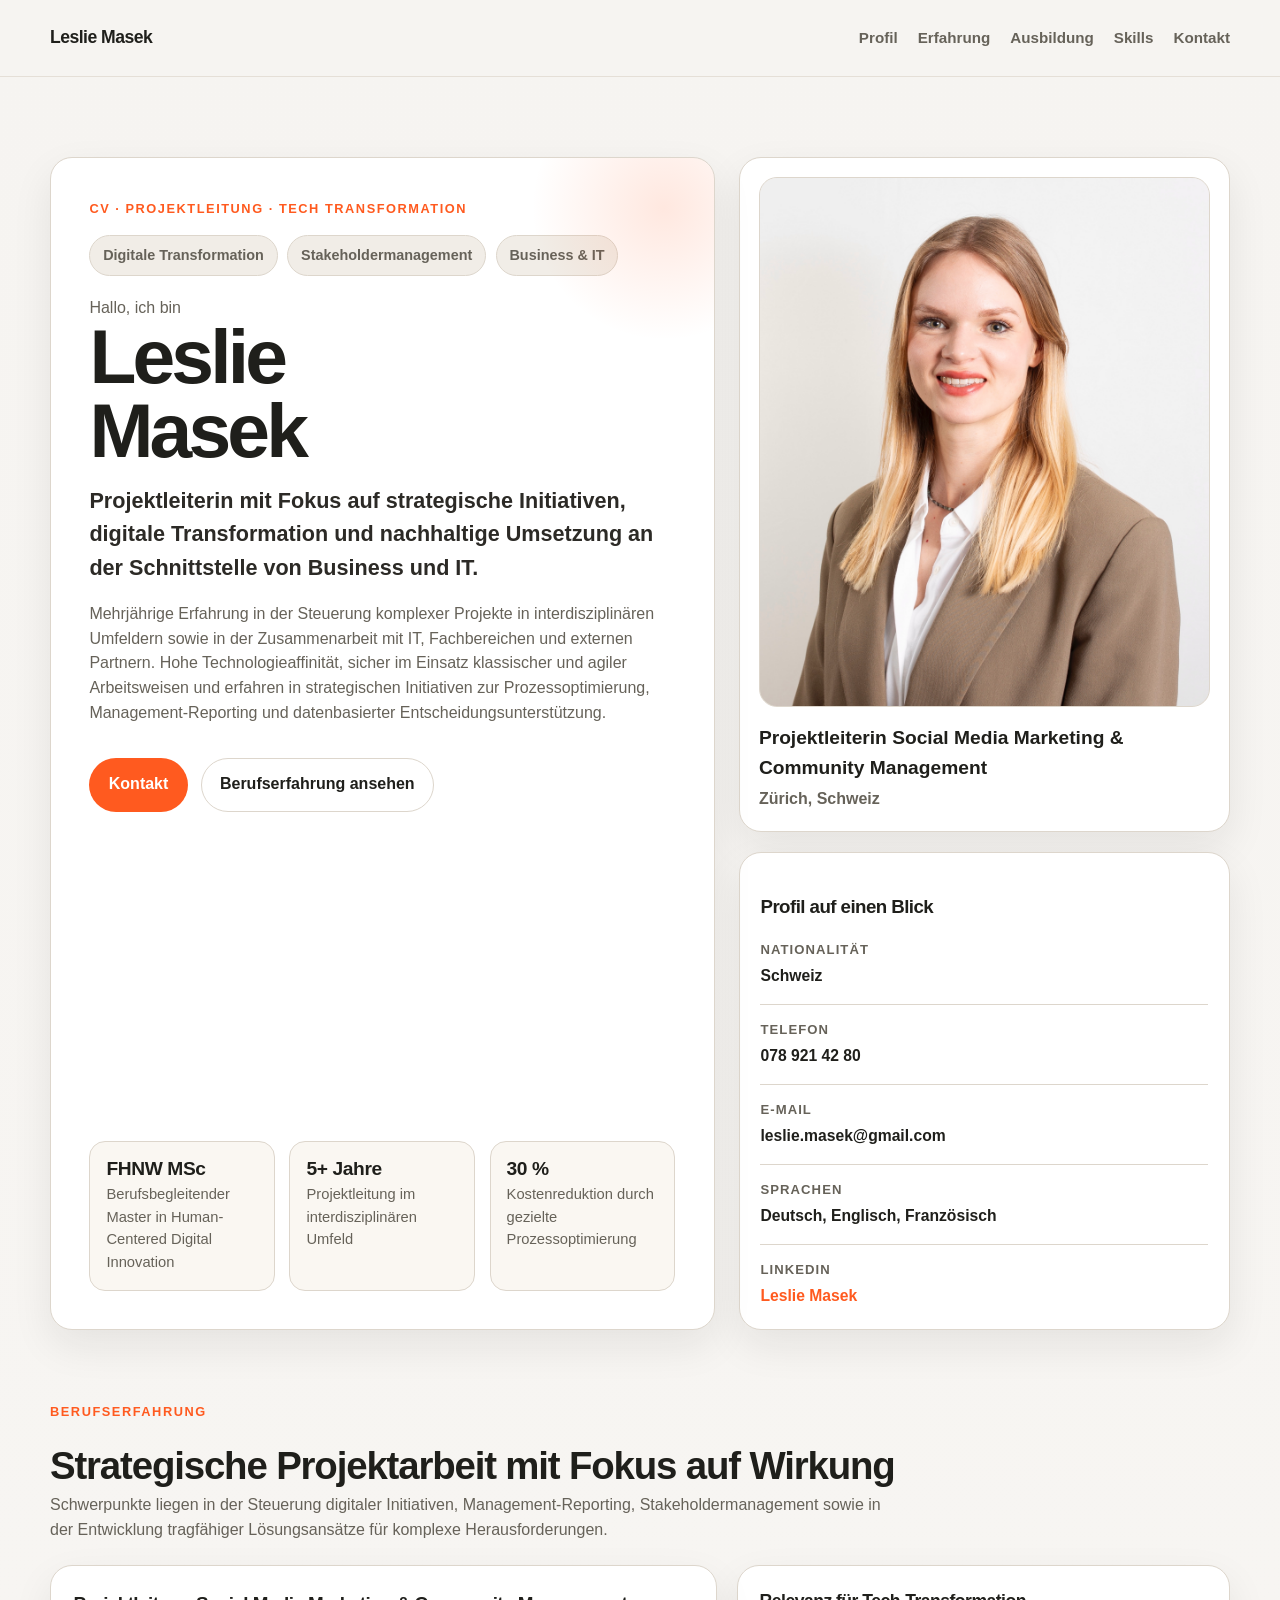
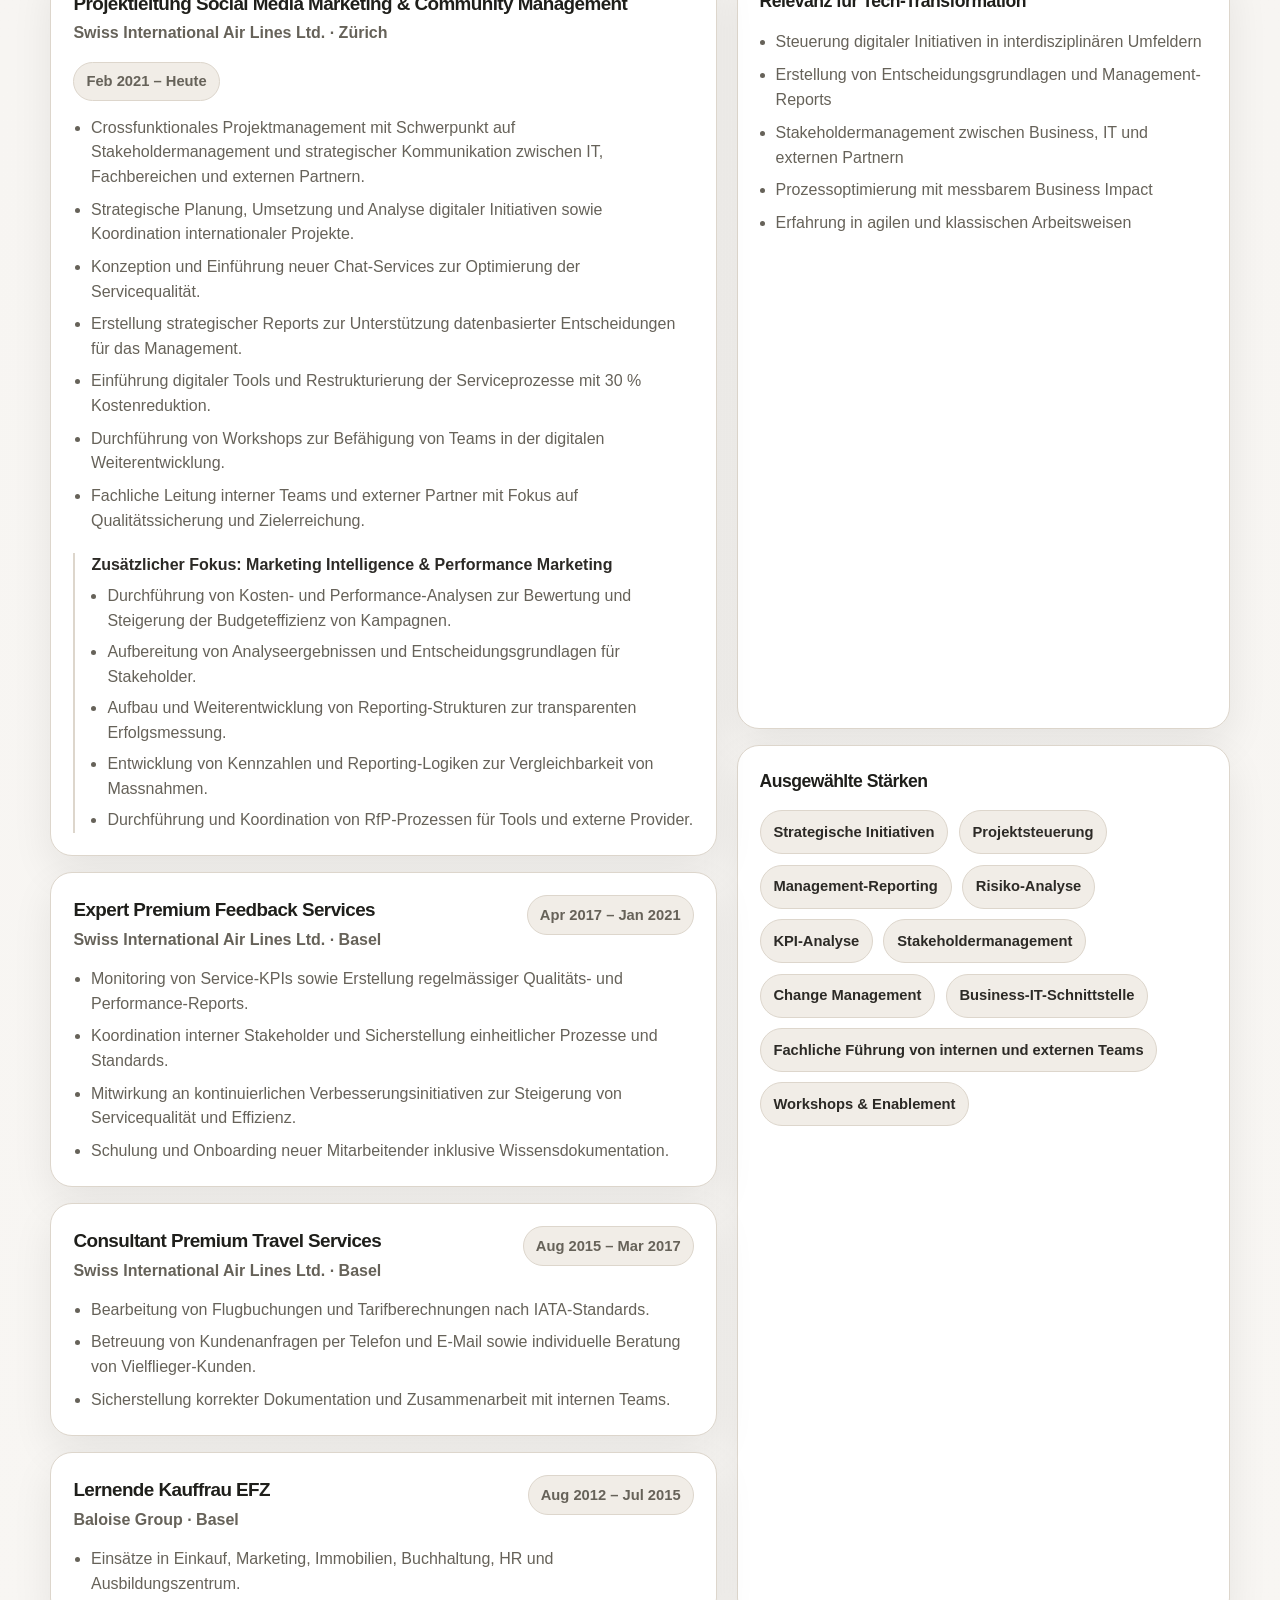
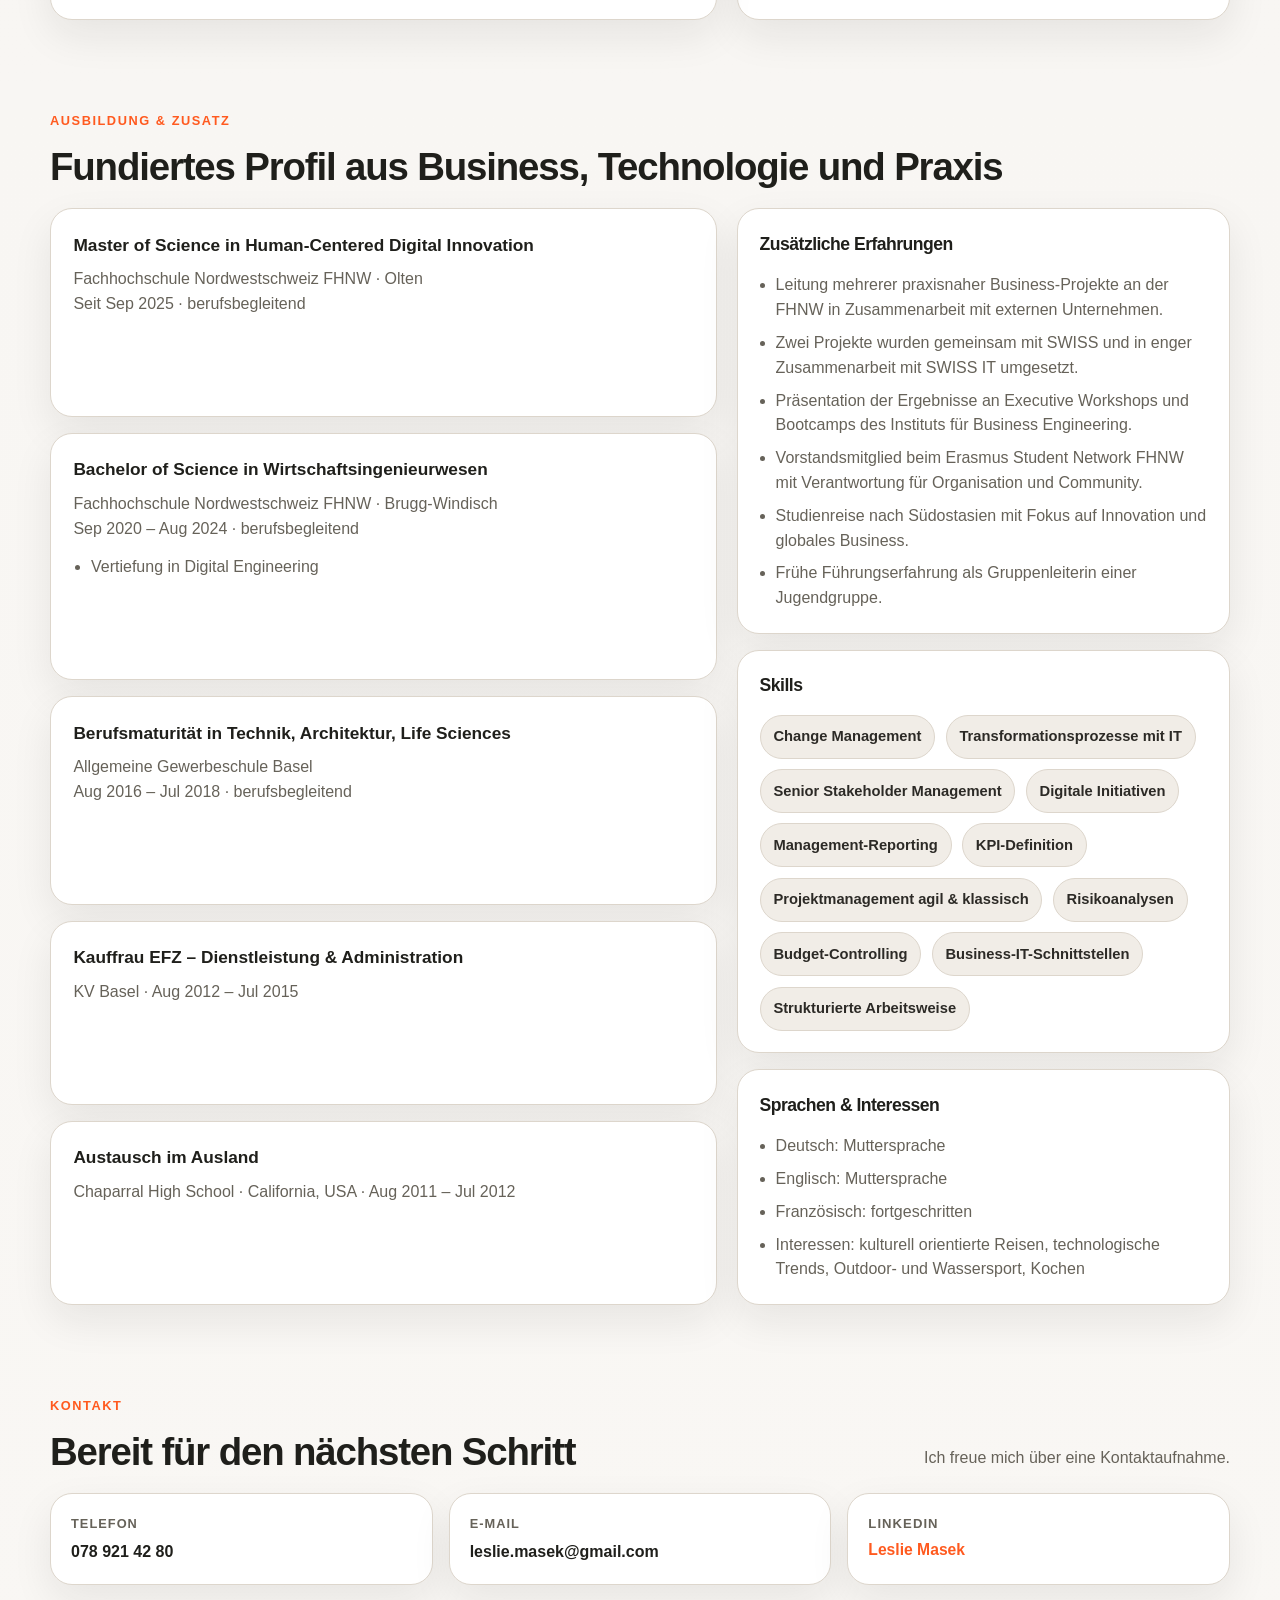
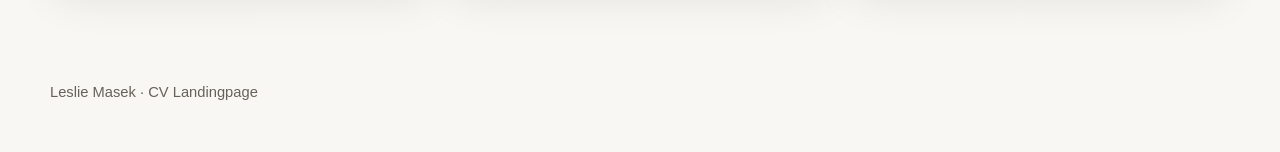
==== public/index.html @ 3c2f6630 "Add files via upload" ====
<!DOCTYPE html>
<html lang="de">
<head>
  <meta charset="UTF-8" />
  <meta name="viewport" content="width=device-width, initial-scale=1.0" />
  <title>Leslie Masek | Projektleiterin Tech Transformation</title>
  <meta name="description" content="CV-Landingpage von Leslie Masek – Projektleiterin mit Fokus auf digitale Transformation, strategische Initiativen und Stakeholdermanagement an der Schnittstelle von Business und IT." />
  <style>
    :root {
      --bg: #f6f4f1;
      --surface: #ffffff;
      --surface-soft: #f1ede7;
      --text: #1f1f1b;
      --muted: #666259;
      --border: #ddd6cc;
      --primary: #ff5a1f;
      --primary-dark: #d94812;
      --accent: #2c2a26;
      --shadow: 0 16px 40px rgba(31, 31, 27, 0.08);
      --radius-lg: 22px;
      --radius-md: 16px;
      --radius-sm: 12px;
      --container: 1180px;
    }

    * {
      box-sizing: border-box;
    }

    html {
      scroll-behavior: smooth;
    }

    body {
      margin: 0;
      font-family: Inter, "Segoe UI", Roboto, Helvetica, Arial, sans-serif;
      background: linear-gradient(180deg, #f6f4f1 0%, #f9f7f4 100%);
      color: var(--text);
      line-height: 1.55;
      -webkit-font-smoothing: antialiased;
      text-rendering: optimizeLegibility;
    }

    a {
      color: inherit;
      text-decoration: none;
    }

    img {
      max-width: 100%;
      display: block;
    }

    .container {
      width: min(calc(100% - 2rem), var(--container));
      margin: 0 auto;
    }

    .site-header {
      position: sticky;
      top: 0;
      z-index: 30;
      background: rgba(246, 244, 241, 0.86);
      backdrop-filter: blur(14px);
      border-bottom: 1px solid rgba(221, 214, 204, 0.7);
    }

    .site-header__inner {
      display: flex;
      align-items: center;
      justify-content: space-between;
      gap: 1rem;
      min-height: 76px;
    }

    .brand {
      font-weight: 800;
      letter-spacing: -0.03em;
      font-size: 1.1rem;
    }

    .nav {
      display: flex;
      gap: 1.25rem;
      align-items: center;
      flex-wrap: wrap;
    }

    .nav a {
      color: var(--muted);
      font-size: 0.95rem;
      font-weight: 600;
    }

    .nav a:hover {
      color: var(--text);
    }

    .detail-value a {
        color: var(--primary);
        font-weight: 600;
    }

    .detail-value a:hover {
        text-decoration: underline;
    }

    .btn {
      display: inline-flex;
      align-items: center;
      justify-content: center;
      min-height: 48px;
      padding: 0.85rem 1.15rem;
      border-radius: 999px;
      border: 1px solid transparent;
      font-weight: 700;
      transition: 0.2s ease;
      cursor: pointer;
    }

    .btn--primary {
      background: var(--primary);
      color: #fff;
    }

    .btn--primary:hover {
      background: var(--primary-dark);
    }

    .btn--secondary {
      background: transparent;
      border-color: var(--border);
      color: var(--text);
    }

    .btn--secondary:hover {
      background: var(--surface);
    }

    .hero {
      padding: 5rem 0 3rem;
    }

    .hero__grid {
      display: grid;
      grid-template-columns: 1.15fr 0.85fr;
      gap: 1.5rem;
      align-items: stretch;
    }

    .card {
      background: var(--surface);
      border: 1px solid var(--border);
      border-radius: var(--radius-lg);
      box-shadow: var(--shadow);
    }

    .hero__main {
      padding: clamp(1.5rem, 3vw, 2.5rem);
      position: relative;
      overflow: hidden;
      min-height: 560px;
      display: flex;
      flex-direction: column;
      justify-content: space-between;
    }

    .hero__main::after {
      content: "";
      position: absolute;
      right: -80px;
      top: -80px;
      width: 260px;
      height: 260px;
      background: radial-gradient(circle, rgba(255, 90, 31, 0.14) 0%, rgba(255, 90, 31, 0) 72%);
      pointer-events: none;
    }

    .eyebrow {
      display: inline-flex;
      align-items: center;
      gap: 0.5rem;
      font-size: 0.8rem;
      text-transform: uppercase;
      letter-spacing: 0.12em;
      font-weight: 800;
      color: var(--primary);
      margin-bottom: 1rem;
    }

    .chips {
      display: flex;
      gap: 0.6rem;
      flex-wrap: wrap;
      margin-bottom: 1.25rem;
    }

    .chip {
      padding: 0.5rem 0.8rem;
      border-radius: 999px;
      background: var(--surface-soft);
      border: 1px solid var(--border);
      font-size: 0.9rem;
      font-weight: 600;
      color: var(--muted);
    }

    h1 {
      margin: 0;
      font-size: clamp(2.6rem, 6vw, 5.25rem);
      line-height: 0.96;
      letter-spacing: -0.05em;
      max-width: 8ch;
    }

    .hero__subtitle {
      font-size: clamp(1.05rem, 2vw, 1.35rem);
      margin: 1rem 0 1.1rem;
      font-weight: 700;
      color: var(--accent);
      max-width: 42rem;
    }

    .hero__lead {
      margin: 0;
      max-width: 46rem;
      color: var(--muted);
      font-size: 1rem;
    }

    .hero__actions {
      display: flex;
      gap: 0.8rem;
      flex-wrap: wrap;
      margin-top: 2rem;
    }

    .hero__highlight {
      margin-top: 2.2rem;
      display: grid;
      grid-template-columns: repeat(3, minmax(0, 1fr));
      gap: 0.9rem;
    }

    .hero__metric {
      padding: 1rem;
      border-radius: var(--radius-md);
      background: #faf7f2;
      border: 1px solid var(--border);
    }

    .hero__metric strong {
      display: block;
      font-size: 1.2rem;
      line-height: 1.1;
      letter-spacing: -0.02em;
      margin-bottom: 0.25rem;
    }

    .hero__metric span {
      display: block;
      color: var(--muted);
      font-size: 0.92rem;
    }

    .hero__side {
      display: grid;
      grid-template-rows: auto 1fr;
      gap: 1.25rem;
    }

    .profile-card {
      padding: 1.2rem;
    }

    .profile-image {
        aspect-ratio: 4 / 4.7;
        border-radius: 18px;
        background: linear-gradient(180deg, #efeae3 0%, #e5ddd2 100%);
        border: 1px solid var(--border);
        overflow: hidden;
        margin-bottom: 1rem;
    }

    .profile-image img {
        width: 100%;
        height: 100%;
        display: block;
        object-fit: cover;
        object-position: center top;
    }

    .profile-name {
      margin: 0 0 0.25rem;
      font-size: 1.2rem;
    }

    .profile-role {
      margin: 0;
      color: var(--muted);
      font-weight: 600;
    }

    .detail-card {
      padding: 1.3rem;
    }

    .detail-card h3,
    .section-title,
    .timeline__role,
    .sidebar-card h3 {
      letter-spacing: -0.03em;
    }

    .detail-list {
      display: grid;
      gap: 0.95rem;
      margin-top: 0.9rem;
    }

    .detail-item {
      padding-bottom: 0.95rem;
      border-bottom: 1px solid var(--border);
    }

    .detail-item:last-child {
      padding-bottom: 0;
      border-bottom: none;
    }

    .detail-label {
      display: block;
      color: var(--muted);
      font-size: 0.82rem;
      text-transform: uppercase;
      letter-spacing: 0.08em;
      margin-bottom: 0.22rem;
      font-weight: 700;
    }

    .detail-value {
      font-weight: 700;
      font-size: 0.98rem;
    }

    .section {
      padding: 1.5rem 0 4rem;
    }

    .section__header {
      display: flex;
      align-items: end;
      justify-content: space-between;
      gap: 1rem;
      margin-bottom: 1.4rem;
    }
    #erfahrung .section__header {
        display: flex;
        flex-direction: column;
        align-items: flex-start;
        gap: 0.5rem;
    }

    .section-title {
      margin: 0;
      font-size: clamp(1.8rem, 3vw, 3rem);
      line-height: 1.02;
    }

    .section-intro {
      max-width: 52rem;
      margin: 0;
      color: var(--muted);
    }

    .grid-2 {
      display: grid;
      grid-template-columns: 1.15fr 0.85fr;
      gap: 1.25rem;
    }

    .stack {
      display: grid;
      gap: 1rem;
    }

    .content-card {
      padding: 1.4rem;
    }

    .content-card h3 {
      margin: 0 0 0.55rem;
      font-size: 1.08rem;
    }

    .content-card p {
      margin: 0;
      color: var(--muted);
    }

    .content-card ul {
      margin: 0.85rem 0 0;
      padding-left: 1.1rem;
      color: var(--muted);
    }

    .content-card li + li {
      margin-top: 0.4rem;
    }

    .timeline {
      display: grid;
      gap: 1rem;
    }

    .timeline__item {
      padding: 1.4rem;
      position: relative;
    }

    .timeline__top {
      display: flex;
      align-items: start;
      justify-content: space-between;
      gap: 1rem;
      margin-bottom: 0.55rem;
      flex-wrap: wrap;
    }

    .timeline__role {
      margin: 0;
      font-size: 1.18rem;
    }
    .timeline__subrole {
        margin-top: 1.2rem;
        padding-left: 1rem;
        border-left: 2px solid var(--border);
    }

    .timeline__subrole h4 {
        margin: 0 0 0.4rem;
        font-size: 1rem;
        font-weight: 700;
        color: var(--accent);
    }

    .timeline__subrole ul {
        margin: 0;
        padding-left: 1rem;
        color: var(--muted);
    }

    .timeline__subrole li + li {
        margin-top: 0.4rem;
    }
    .timeline__company {
      margin: 0.2rem 0 0;
      color: var(--muted);
      font-weight: 600;
    }

    .timeline__date {
      white-space: nowrap;
      color: var(--muted);
      font-weight: 700;
      font-size: 0.92rem;
      padding: 0.45rem 0.75rem;
      border-radius: 999px;
      background: var(--surface-soft);
      border: 1px solid var(--border);
    }

    .timeline__bullets {
      margin: 0.9rem 0 0;
      padding-left: 1.1rem;
      color: var(--muted);
    }

    .timeline__bullets li + li {
      margin-top: 0.48rem;
    }

    .sidebar-card {
      padding: 1.35rem;
    }

    .sidebar-card h3 {
      margin: 0 0 0.95rem;
      font-size: 1.1rem;
    }

    .skill-tags {
      display: flex;
      flex-wrap: wrap;
      gap: 0.65rem;
    }

    .skill-tag {
      display: inline-flex;
      padding: 0.6rem 0.8rem;
      border-radius: 999px;
      background: var(--surface-soft);
      border: 1px solid var(--border);
      color: var(--accent);
      font-size: 0.92rem;
      font-weight: 600;
    }

    .list-clean {
      margin: 0;
      padding-left: 1rem;
      color: var(--muted);
    }

    .list-clean li + li {
      margin-top: 0.5rem;
    }

    .contact-grid {
      display: grid;
      grid-template-columns: 1fr 1fr 1fr;
      gap: 1rem;
    }

    .contact-tile {
      padding: 1.25rem;
    }

    .contact-tile__label {
      display: block;
      font-size: 0.8rem;
      text-transform: uppercase;
      letter-spacing: 0.08em;
      color: var(--muted);
      font-weight: 700;
      margin-bottom: 0.35rem;
    }

    .contact-tile__value {
      font-size: 1rem;
      font-weight: 700;
    }

    .footer {
      padding: 2rem 0 3rem;
      color: var(--muted);
      font-size: 0.92rem;
    }

    @media (max-width: 1080px) {
      .hero__grid,
      .grid-2,
      .contact-grid {
        grid-template-columns: 1fr;
      }

      h1 {
        max-width: none;
      }
    }

    @media (max-width: 760px) {
      .nav {
        display: none;
      }

      .hero {
        padding-top: 3.5rem;
      }

      .hero__main,
      .content-card,
      .timeline__item,
      .sidebar-card,
      .detail-card,
      .profile-card,
      .contact-tile {
        padding: 1.15rem;
      }

      .hero__highlight {
        grid-template-columns: 1fr;
      }

      .hero__actions {
        flex-direction: column;
      }

      .btn {
        width: 100%;
      }

      .section__header {
        align-items: start;
        flex-direction: column;
      }
    }
  </style>
</head>
<body>
  <header class="site-header">
    <div class="container site-header__inner">
      <div class="brand">Leslie Masek</div>
      <nav class="nav">
        <a href="#profil">Profil</a>
        <a href="#erfahrung">Erfahrung</a>
        <a href="#ausbildung">Ausbildung</a>
        <a href="#skills">Skills</a>
        <a href="#kontakt">Kontakt</a>
      </nav>
    </div>
  </header>

  <main>
    <section class="hero" id="profil">
      <div class="container hero__grid">
        <article class="card hero__main">
          <div>
            <div class="eyebrow">CV · Projektleitung · Tech Transformation</div>
            <div class="chips">
              <span class="chip">Digitale Transformation</span>
              <span class="chip">Stakeholdermanagement</span>
              <span class="chip">Business & IT</span>
            </div>
            <p class="hero__lead">Hallo, ich bin </p>
            <h1>Leslie Masek</h1>
            <p class="hero__subtitle">Projektleiterin mit Fokus auf strategische Initiativen, digitale Transformation und nachhaltige Umsetzung an der Schnittstelle von Business und IT.</p>
            <p class="hero__lead">Mehrjährige Erfahrung in der Steuerung komplexer Projekte in interdisziplinären Umfeldern sowie in der Zusammenarbeit mit IT, Fachbereichen und externen Partnern. Hohe Technologieaffinität, sicher im Einsatz klassischer und agiler Arbeitsweisen und erfahren in strategischen Initiativen zur Prozessoptimierung, Management-Reporting und datenbasierter Entscheidungsunterstützung.</p>
            <div class="hero__actions">
              <a class="btn btn--primary" href="#kontakt">Kontakt</a>
              <a class="btn btn--secondary" href="#erfahrung">Berufserfahrung ansehen</a>
            </div>
          </div>

          <div class="hero__highlight">
            <div class="hero__metric">
              <strong>FHNW MSc</strong>
              <span>Berufsbegleitender Master in Human-Centered Digital Innovation</span>
            </div>
            <div class="hero__metric">
              <strong>5+ Jahre</strong>
              <span>Projektleitung im interdisziplinären Umfeld</span>
            </div>
            <div class="hero__metric">
              <strong>30 %</strong>
              <span>Kostenreduktion durch gezielte Prozessoptimierung</span>
            </div>

          </div>
        </article>

        <aside class="hero__side">
          <section class="card profile-card">
            <div class="profile-image">
              <img src="profile_picture.jpg" alt="Portrait von Leslie Masek" />
            </div>
            <h2 class="profile-name">Projektleiterin Social Media Marketing &amp Community Management</h2>
            <p class="profile-role">Zürich, Schweiz</p>
          </section>

          <section class="card detail-card">
            <h3>Profil auf einen Blick</h3>
            <div class="detail-list">
              <div class="detail-item">
                <span class="detail-label">Nationalität</span>
                <span class="detail-value">Schweiz</span>
              </div>
              <div class="detail-item">
                <span class="detail-label">Telefon</span>
                <span class="detail-value">078 921 42 80</span>
              </div>
              <div class="detail-item">
                <span class="detail-label">E-Mail</span>
                <span class="detail-value">leslie.masek@gmail.com</span>
              </div>
              <div class="detail-item">
                <span class="detail-label">Sprachen</span>
                <span class="detail-value">Deutsch, Englisch, Französisch</span>
              </div>
              <div class="detail-item">
                <span class="detail-label">LinkedIn</span>
                <span class="detail-value">
  <a href="https://www.linkedin.com/in/leslie-masek/" target="_blank">
  Leslie Masek
</a>
</span>
              </div>
            </div>
          </section>
        </aside>
      </div>
    </section>

    <section class="section" id="erfahrung">
      <div class="container">
        <div class="section__header">
          <div class="eyebrow">Berufserfahrung</div>
          <h2 class="section-title">Strategische Projektarbeit mit Fokus auf Wirkung</h2>
          <p class="section-intro">
            Schwerpunkte liegen in der Steuerung digitaler Initiativen,
            Management-Reporting, Stakeholdermanagement sowie in der Entwicklung
            tragfähiger Lösungsansätze für komplexe Herausforderungen.
          </p>
        </div>

        <div class="grid-2">
          <div class="timeline">
            <article class="card timeline__item">
              <div class="timeline__top">
                <div>
                  <h3 class="timeline__role">
                    Projektleitung Social Media Marketing &amp; Community Management
                  </h3>
                  <p class="timeline__company">
                    Swiss International Air Lines Ltd. · Zürich
                  </p>
                </div>
                <div class="timeline__date">Feb 2021 – Heute</div>
              </div>

              <ul class="timeline__bullets">
                <li>Crossfunktionales Projektmanagement mit Schwerpunkt auf Stakeholdermanagement und strategischer Kommunikation zwischen IT, Fachbereichen und externen Partnern.</li>
                <li>Strategische Planung, Umsetzung und Analyse digitaler Initiativen sowie Koordination internationaler Projekte.</li>
                <li>Konzeption und Einführung neuer Chat-Services zur Optimierung der Servicequalität.</li>
                <li>Erstellung strategischer Reports zur Unterstützung datenbasierter Entscheidungen für das Management.</li>
                <li>Einführung digitaler Tools und Restrukturierung der Serviceprozesse mit 30 % Kostenreduktion.</li>
                <li>Durchführung von Workshops zur Befähigung von Teams in der digitalen Weiterentwicklung.</li>
                <li>Fachliche Leitung interner Teams und externer Partner mit Fokus auf Qualitätssicherung und Zielerreichung.</li>
              </ul>

              <!-- SUB-ROLE -->
              <div class="timeline__subrole">
                <h4>Zusätzlicher Fokus: Marketing Intelligence &amp; Performance Marketing</h4>
                <ul>
                  <li>Durchführung von Kosten- und Performance-Analysen zur Bewertung und Steigerung der Budgeteffizienz von Kampagnen.</li>
                  <li>Aufbereitung von Analyseergebnissen und Entscheidungsgrundlagen für Stakeholder.</li>
                  <li>Aufbau und Weiterentwicklung von Reporting-Strukturen zur transparenten Erfolgsmessung.</li>
                  <li>Entwicklung von Kennzahlen und Reporting-Logiken zur Vergleichbarkeit von Massnahmen.</li>
                  <li>Durchführung und Koordination von RfP-Prozessen für Tools und externe Provider.</li>
                </ul>
              </div>
            </article>

            <article class="card timeline__item">
              <div class="timeline__top">
                <div>
                  <h3 class="timeline__role">Expert Premium Feedback Services</h3>
                  <p class="timeline__company">Swiss International Air Lines Ltd. · Basel</p>
                </div>
                <div class="timeline__date">Apr 2017 – Jan 2021</div>
              </div>
              <ul class="timeline__bullets">
                <li>Monitoring von Service-KPIs sowie Erstellung regelmässiger Qualitäts- und Performance-Reports.</li>
                <li>Koordination interner Stakeholder und Sicherstellung einheitlicher Prozesse und Standards.</li>
                <li>Mitwirkung an kontinuierlichen Verbesserungsinitiativen zur Steigerung von Servicequalität und Effizienz.</li>
                <li>Schulung und Onboarding neuer Mitarbeitender inklusive Wissensdokumentation.</li>
              </ul>
            </article>

            <article class="card timeline__item">
              <div class="timeline__top">
                <div>
                  <h3 class="timeline__role">Consultant Premium Travel Services</h3>
                  <p class="timeline__company">Swiss International Air Lines Ltd. · Basel</p>
                </div>
                <div class="timeline__date">Aug 2015 – Mar 2017</div>
              </div>
              <ul class="timeline__bullets">
                <li>Bearbeitung von Flugbuchungen und Tarifberechnungen nach IATA-Standards.</li>
                <li>Betreuung von Kundenanfragen per Telefon und E-Mail sowie individuelle Beratung von Vielflieger-Kunden.</li>
                <li>Sicherstellung korrekter Dokumentation und Zusammenarbeit mit internen Teams.</li>
              </ul>
            </article>

            <article class="card timeline__item">
              <div class="timeline__top">
                <div>
                  <h3 class="timeline__role">Lernende Kauffrau EFZ</h3>
                  <p class="timeline__company">Baloise Group · Basel</p>
                </div>
                <div class="timeline__date">Aug 2012 – Jul 2015</div>
              </div>
              <ul class="timeline__bullets">
                <li>Einsätze in Einkauf, Marketing, Immobilien, Buchhaltung, HR und Ausbildungszentrum.</li>
              </ul>
            </article>
          </div>

          <div class="stack">
            <section class="card sidebar-card">
              <h3>Relevanz für Tech-Transformation</h3>
              <ul class="list-clean">
                <li>Steuerung digitaler Initiativen in interdisziplinären Umfeldern</li>
                <li>Erstellung von Entscheidungsgrundlagen und Management-Reports</li>
                <li>Stakeholdermanagement zwischen Business, IT und externen Partnern</li>
                <li>Prozessoptimierung mit messbarem Business Impact</li>
                <li>Erfahrung in agilen und klassischen Arbeitsweisen</li>
              </ul>
            </section>

            <section class="card sidebar-card">
              <h3>Ausgewählte Stärken</h3>
              <div class="skill-tags">
                <span class="skill-tag">Strategische Initiativen</span>
                <span class="skill-tag">Projektsteuerung</span>
                <span class="skill-tag">Management-Reporting</span>
                <span class="skill-tag">Risiko-Analyse</span>
                <span class="skill-tag">KPI-Analyse</span>
                <span class="skill-tag">Stakeholdermanagement</span>
                <span class="skill-tag">Change Management</span>
                <span class="skill-tag">Business-IT-Schnittstelle</span>
                <span class="skill-tag">Fachliche Führung von internen und externen Teams</span>
                <span class="skill-tag">Workshops & Enablement</span>
              </div>
            </section>
          </div>
        </div>
      </div>
    </section>

    <section class="section" id="ausbildung">
      <div class="container">
        <div class="section__header">
          <div>
            <div class="eyebrow">Ausbildung & Zusatz</div>
            <h2 class="section-title">Fundiertes Profil aus Business, Technologie und Praxis</h2>
          </div>
        </div>

        <div class="grid-2">
          <div class="stack">
            <article class="card content-card">
              <h3>Master of Science in Human-Centered Digital Innovation</h3>
              <p>Fachhochschule Nordwestschweiz FHNW · Olten</p>
              <p>Seit Sep 2025 · berufsbegleitend</p>
            </article>

            <article class="card content-card">
              <h3>Bachelor of Science in Wirtschaftsingenieurwesen</h3>
              <p>Fachhochschule Nordwestschweiz FHNW · Brugg-Windisch</p>
              <p>Sep 2020 – Aug 2024 · berufsbegleitend</p>
              <ul>
                <li>Vertiefung in Digital Engineering</li>
              </ul>
            </article>

            <article class="card content-card">
              <h3>Berufsmaturität in Technik, Architektur, Life Sciences</h3>
              <p>Allgemeine Gewerbeschule Basel</p>
              <p>Aug 2016 – Jul 2018 · berufsbegleitend</p>
            </article>

            <article class="card content-card">
              <h3>Kauffrau EFZ – Dienstleistung & Administration</h3>
              <p>KV Basel · Aug 2012 – Jul 2015</p>
            </article>

            <article class="card content-card">
              <h3>Austausch im Ausland</h3>
              <p>Chaparral High School · California, USA · Aug 2011 – Jul 2012</p>
            </article>
          </div>

          <div class="stack">
            <section class="card sidebar-card">
              <h3>Zusätzliche Erfahrungen</h3>
              <ul class="list-clean">
                <li>Leitung mehrerer praxisnaher Business-Projekte an der FHNW in Zusammenarbeit mit externen Unternehmen.</li>
                <li>Zwei Projekte wurden gemeinsam mit SWISS und in enger Zusammenarbeit mit SWISS IT umgesetzt.</li>
                <li>Präsentation der Ergebnisse an Executive Workshops und Bootcamps des Instituts für Business Engineering.</li>
                <li>Vorstandsmitglied beim Erasmus Student Network FHNW mit Verantwortung für Organisation und Community.</li>
                <li>Studienreise nach Südostasien mit Fokus auf Innovation und globales Business.</li>
                <li>Frühe Führungserfahrung als Gruppenleiterin einer Jugendgruppe.</li>
              </ul>
            </section>

            <section class="card sidebar-card" id="skills">
              <h3>Skills</h3>
              <div class="skill-tags">
                <span class="skill-tag">Change Management</span>
                <span class="skill-tag">Transformationsprozesse mit IT</span>
                <span class="skill-tag">Senior Stakeholder Management</span>
                <span class="skill-tag">Digitale Initiativen</span>
                <span class="skill-tag">Management-Reporting</span>
                <span class="skill-tag">KPI-Definition</span>
                <span class="skill-tag">Projektmanagement agil & klassisch</span>
                <span class="skill-tag">Risikoanalysen</span>
                <span class="skill-tag">Budget-Controlling</span>
                <span class="skill-tag">Business-IT-Schnittstellen</span>
                <span class="skill-tag">Strukturierte Arbeitsweise</span>
              </div>
            </section>

            <section class="card sidebar-card">
              <h3>Sprachen & Interessen</h3>
              <ul class="list-clean">
                <li>Deutsch: Muttersprache</li>
                <li>Englisch: Muttersprache</li>
                <li>Französisch: fortgeschritten</li>
                <li>Interessen: kulturell orientierte Reisen, technologische Trends, Outdoor- und Wassersport, Kochen</li>
              </ul>
            </section>
          </div>
        </div>
      </div>
    </section>

    <section class="section" id="kontakt">
      <div class="container">
        <div class="section__header">
          <div>
            <div class="eyebrow">Kontakt</div>
            <h2 class="section-title">Bereit für den nächsten Schritt</h2>
          </div>
          <p class="section-intro">Ich freue mich über eine Kontaktaufnahme.</p>
        </div>

        <div class="contact-grid">
          <article class="card contact-tile">
            <span class="contact-tile__label">Telefon</span>
            <div class="contact-tile__value">078 921 42 80</div>
          </article>
          <article class="card contact-tile">
            <span class="contact-tile__label">E-Mail</span>
            <div class="contact-tile__value">leslie.masek@gmail.com</div>
          </article>
          <article class="card contact-tile">
            <span class="detail-label">LinkedIn</span>
            <span class="detail-value">
  <a href="https://www.linkedin.com/in/leslie-masek/" target="_blank">
  Leslie Masek
</a>
</span>
          </article>
        </div>
      </div>
    </section>
  </main>

  <footer class="footer">
    <div class="container">Leslie Masek · CV Landingpage</div>
  </footer>
</body>
</html>
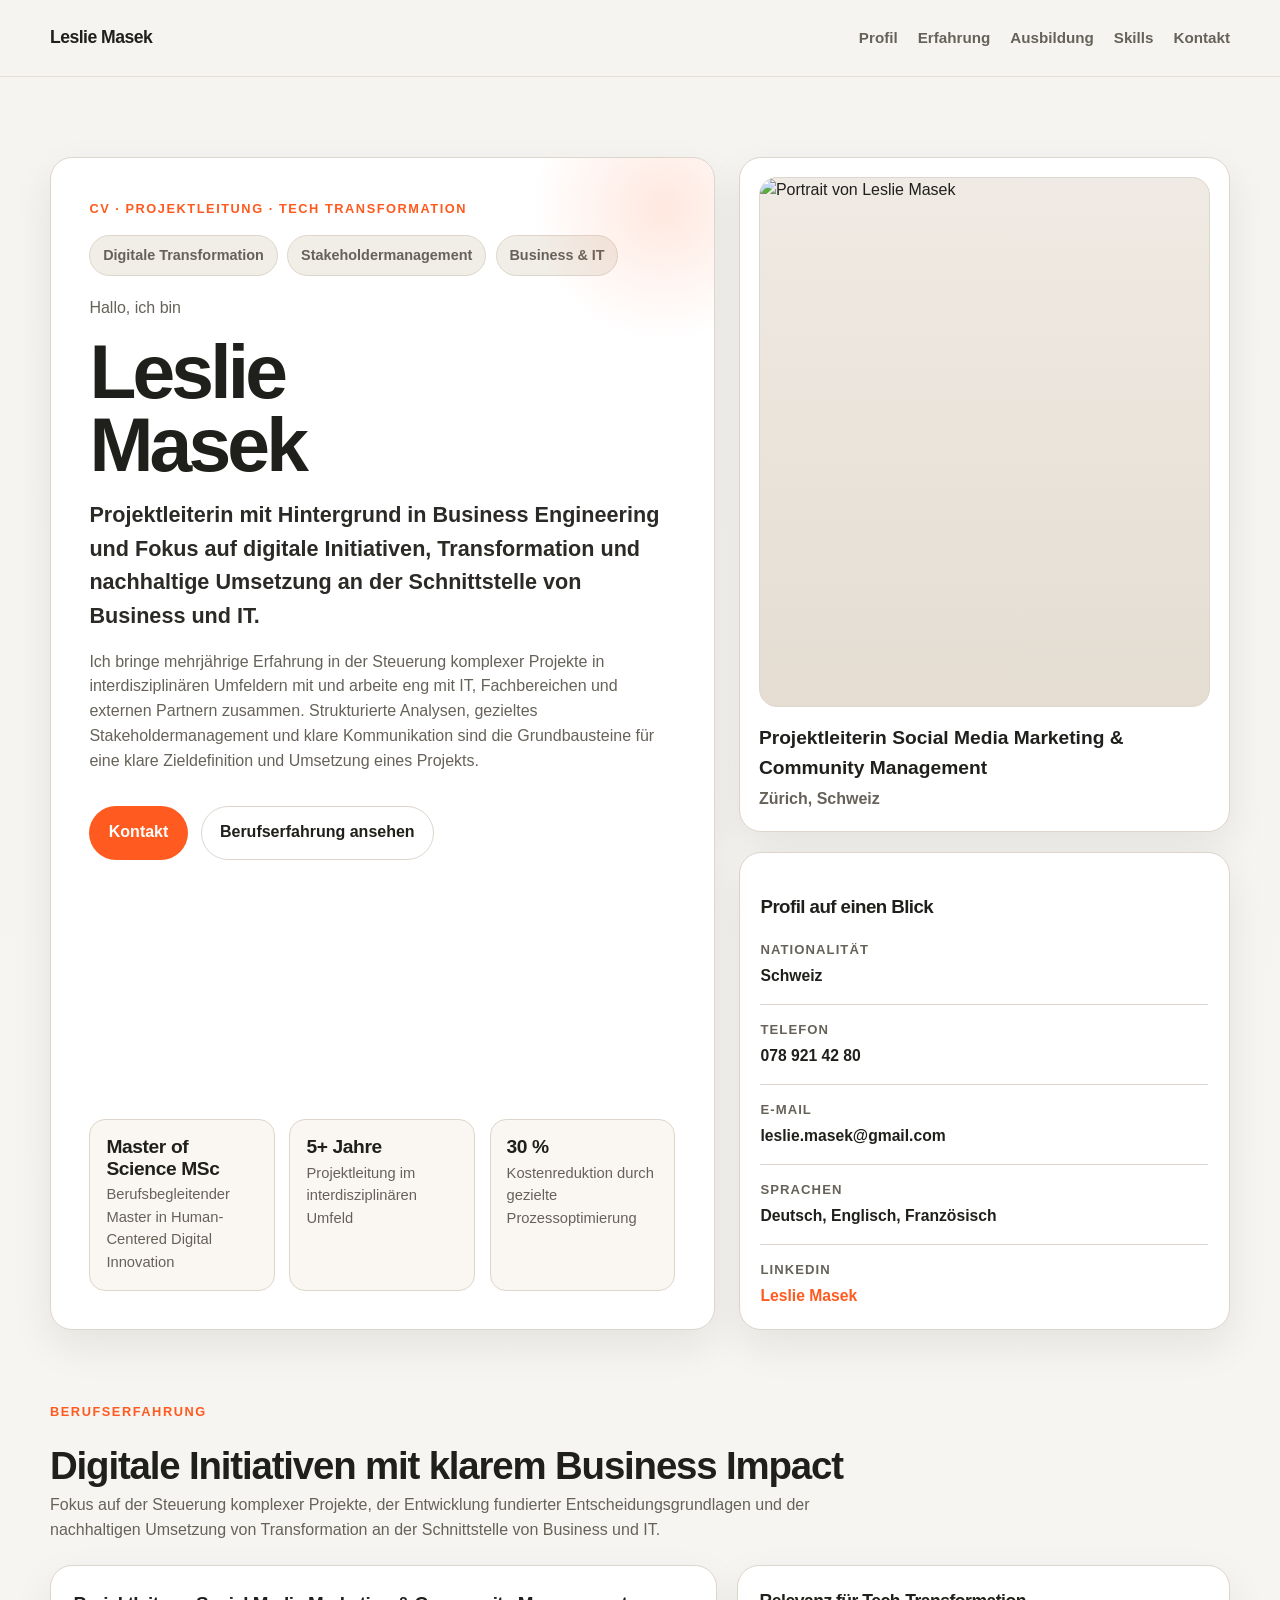
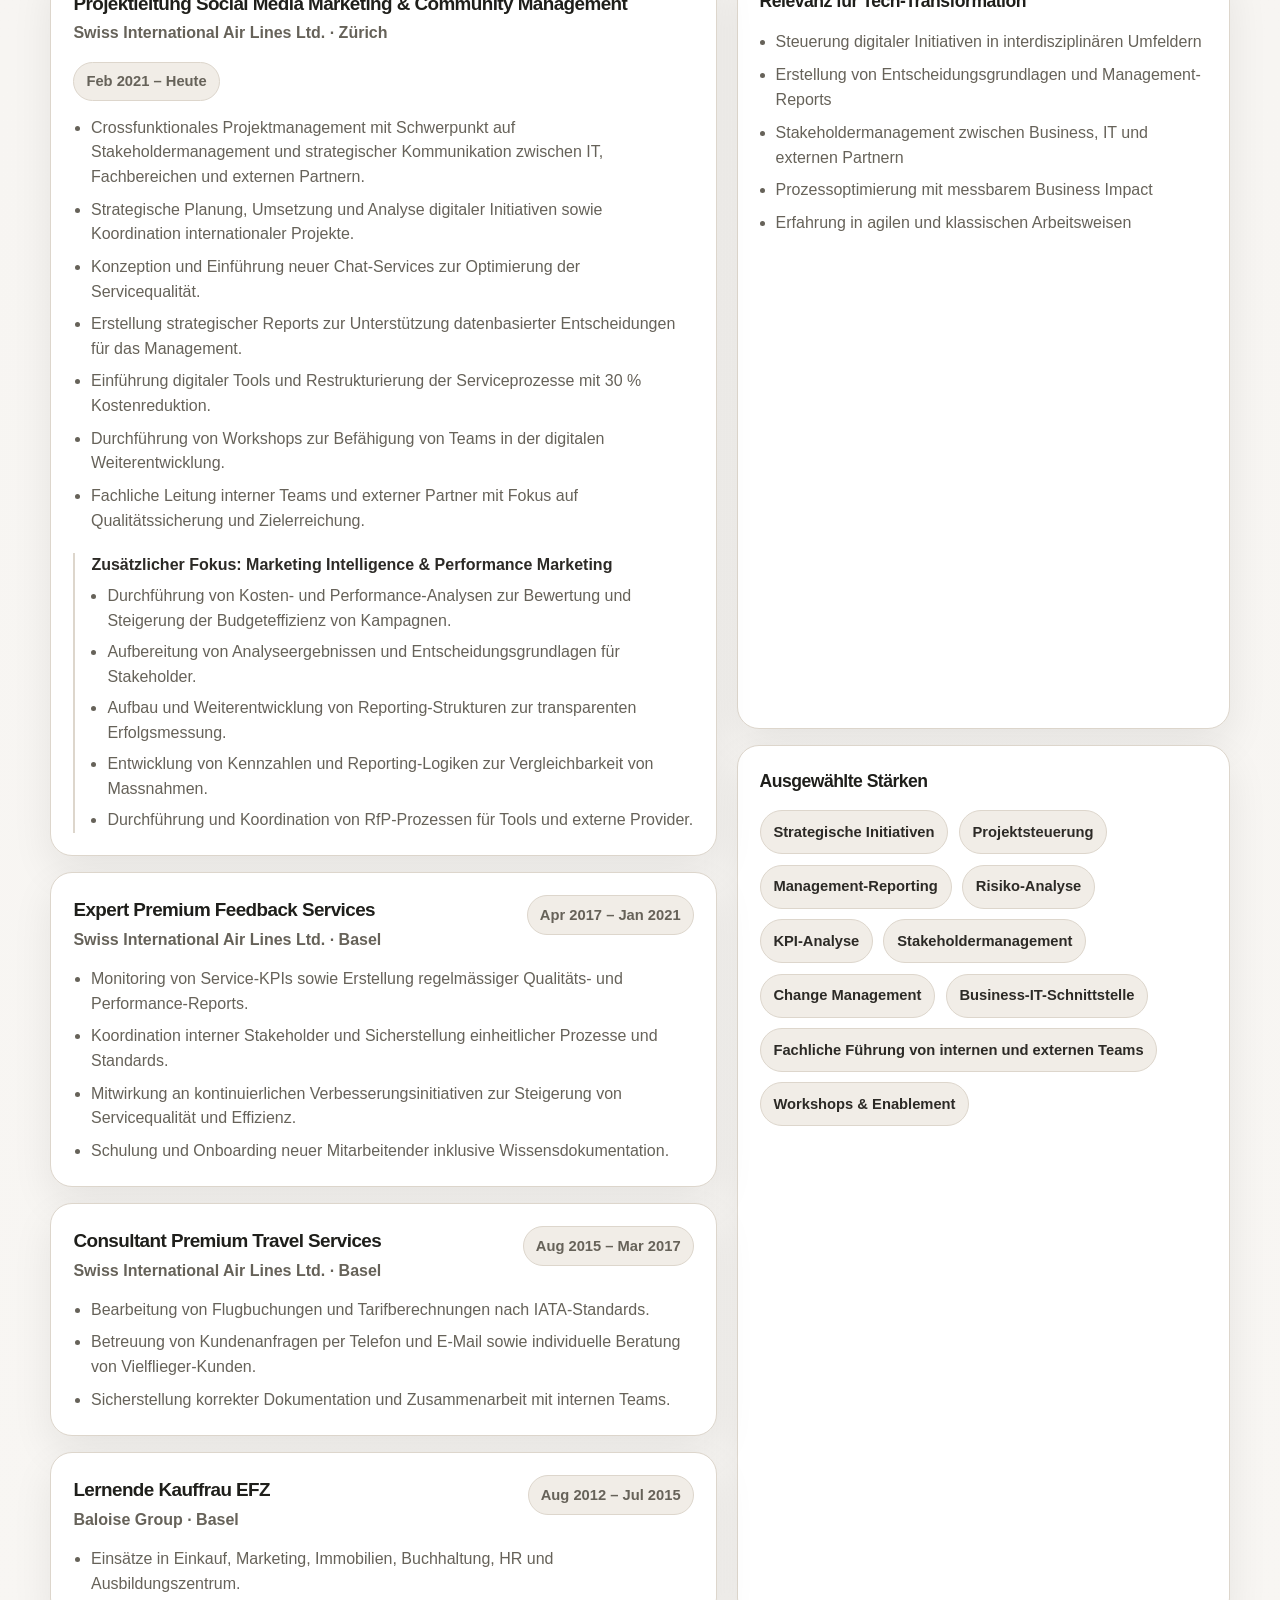
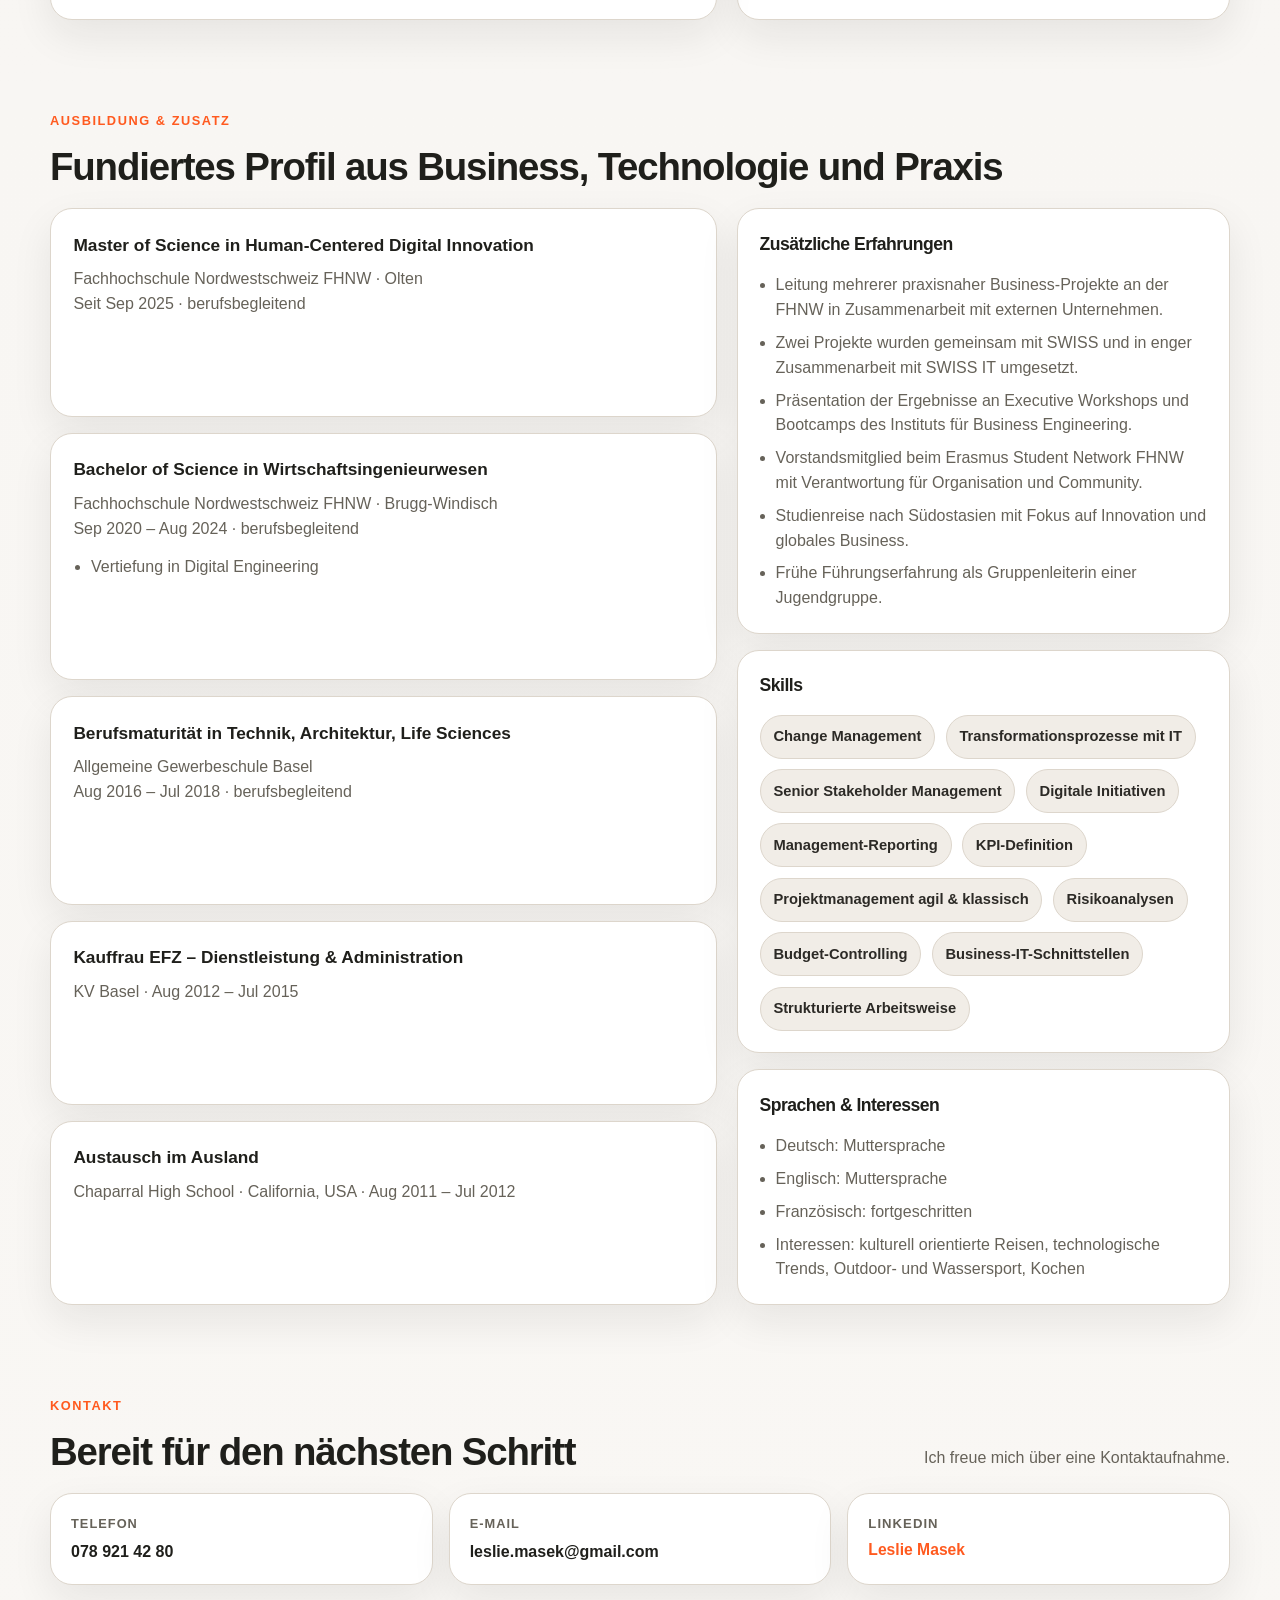
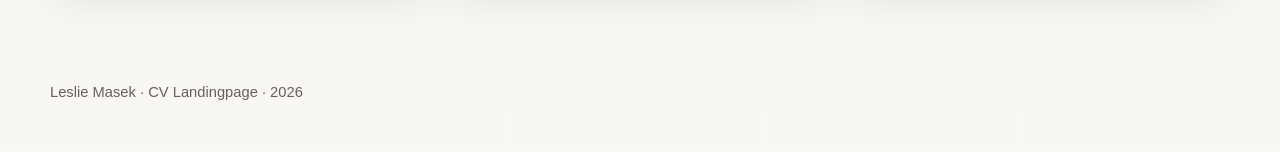
==== commit 62114ec9: "Update index.html update 26.03" ====
--- a/public/index.html
+++ b/public/index.html
@@ -222,10 +222,14 @@
     }
 
     .hero__lead {
-      margin: 0;
-      max-width: 46rem;
-      color: var(--muted);
-      font-size: 1rem;
+        max-width: 46rem;
+        color: var(--muted);
+        font-size: 1rem;
+        margin: 0 0 0.9rem;
+    }
+
+    .hero__lead:last-of-type {
+        margin-bottom: 0;
     }
 
     .hero__actions {
@@ -624,8 +628,13 @@
             </div>
             <p class="hero__lead">Hallo, ich bin </p>
             <h1>Leslie Masek</h1>
-            <p class="hero__subtitle">Projektleiterin mit Fokus auf strategische Initiativen, digitale Transformation und nachhaltige Umsetzung an der Schnittstelle von Business und IT.</p>
-            <p class="hero__lead">Mehrjährige Erfahrung in der Steuerung komplexer Projekte in interdisziplinären Umfeldern sowie in der Zusammenarbeit mit IT, Fachbereichen und externen Partnern. Hohe Technologieaffinität, sicher im Einsatz klassischer und agiler Arbeitsweisen und erfahren in strategischen Initiativen zur Prozessoptimierung, Management-Reporting und datenbasierter Entscheidungsunterstützung.</p>
+            <p class="hero__subtitle">
+              Projektleiterin mit Hintergrund in Business Engineering und Fokus auf digitale Initiativen, Transformation und nachhaltige Umsetzung an der Schnittstelle von Business und IT.
+            </p>
+
+            <p class="hero__lead">
+              Ich bringe mehrjährige Erfahrung in der Steuerung komplexer Projekte in interdisziplinären Umfeldern mit und arbeite eng mit IT, Fachbereichen und externen Partnern zusammen. Strukturierte Analysen, gezieltes Stakeholdermanagement und klare Kommunikation sind die Grundbausteine für eine klare Zieldefinition und Umsetzung eines Projekts.
+            </p>
             <div class="hero__actions">
               <a class="btn btn--primary" href="#kontakt">Kontakt</a>
               <a class="btn btn--secondary" href="#erfahrung">Berufserfahrung ansehen</a>
@@ -634,7 +643,7 @@
 
           <div class="hero__highlight">
             <div class="hero__metric">
-              <strong>FHNW MSc</strong>
+              <strong>Master of Science MSc</strong>
               <span>Berufsbegleitender Master in Human-Centered Digital Innovation</span>
             </div>
             <div class="hero__metric">
@@ -652,7 +661,7 @@
         <aside class="hero__side">
           <section class="card profile-card">
             <div class="profile-image">
-              <img src="profile_picture.jpg" alt="Portrait von Leslie Masek" />
+              <img src="Profile%20Picture%2024.jpg" alt="Portrait von Leslie Masek" />
             </div>
             <h2 class="profile-name">Projektleiterin Social Media Marketing &amp Community Management</h2>
             <p class="profile-role">Zürich, Schweiz</p>
@@ -695,11 +704,9 @@
       <div class="container">
         <div class="section__header">
           <div class="eyebrow">Berufserfahrung</div>
-          <h2 class="section-title">Strategische Projektarbeit mit Fokus auf Wirkung</h2>
+          <h2 class="section-title">Digitale Initiativen mit klarem Business Impact</h2>
           <p class="section-intro">
-            Schwerpunkte liegen in der Steuerung digitaler Initiativen,
-            Management-Reporting, Stakeholdermanagement sowie in der Entwicklung
-            tragfähiger Lösungsansätze für komplexe Herausforderungen.
+            Fokus auf der Steuerung komplexer Projekte, der Entwicklung fundierter Entscheidungsgrundlagen und der nachhaltigen Umsetzung von Transformation an der Schnittstelle von Business und IT.
           </p>
         </div>
 
@@ -938,7 +945,8 @@
   </main>
 
   <footer class="footer">
-    <div class="container">Leslie Masek · CV Landingpage</div>
+    <div class="container">Leslie Masek · CV Landingpage · 2026</div>
   </footer>
 </body>
 </html>
+ 
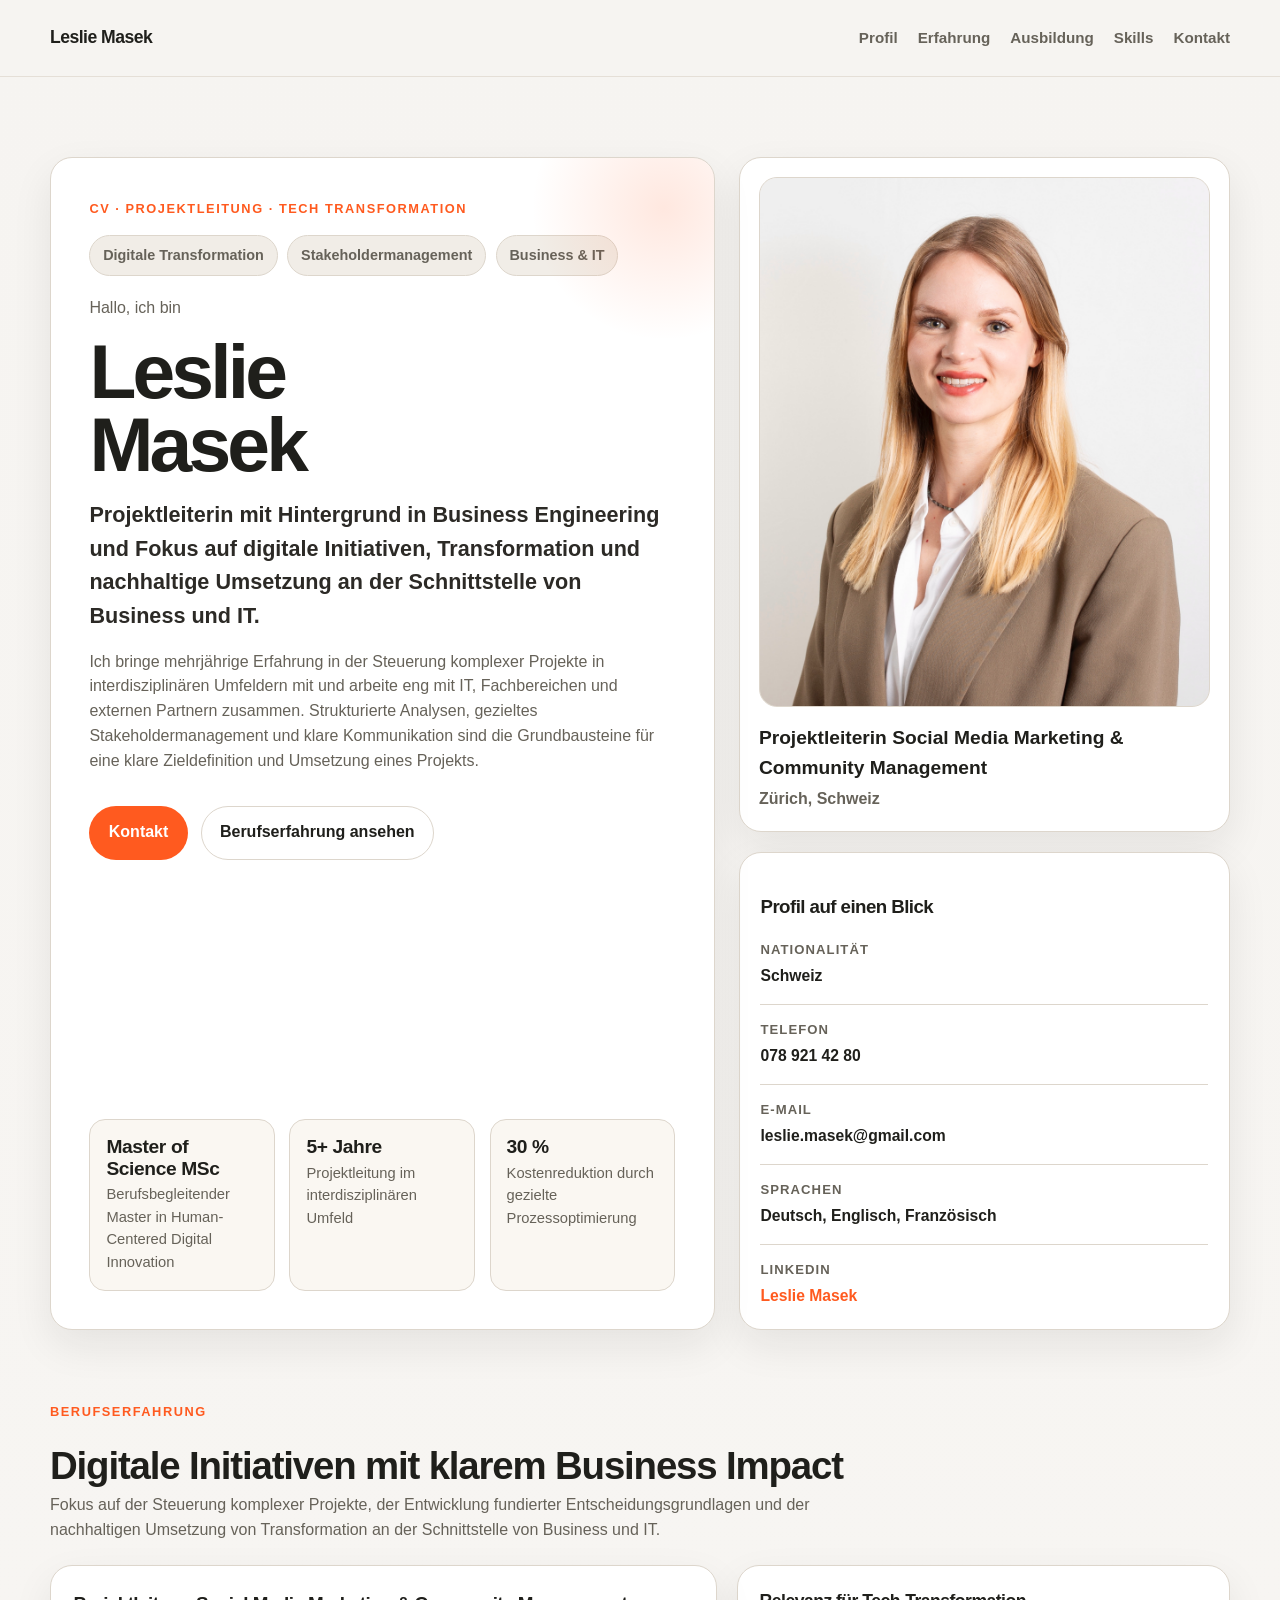
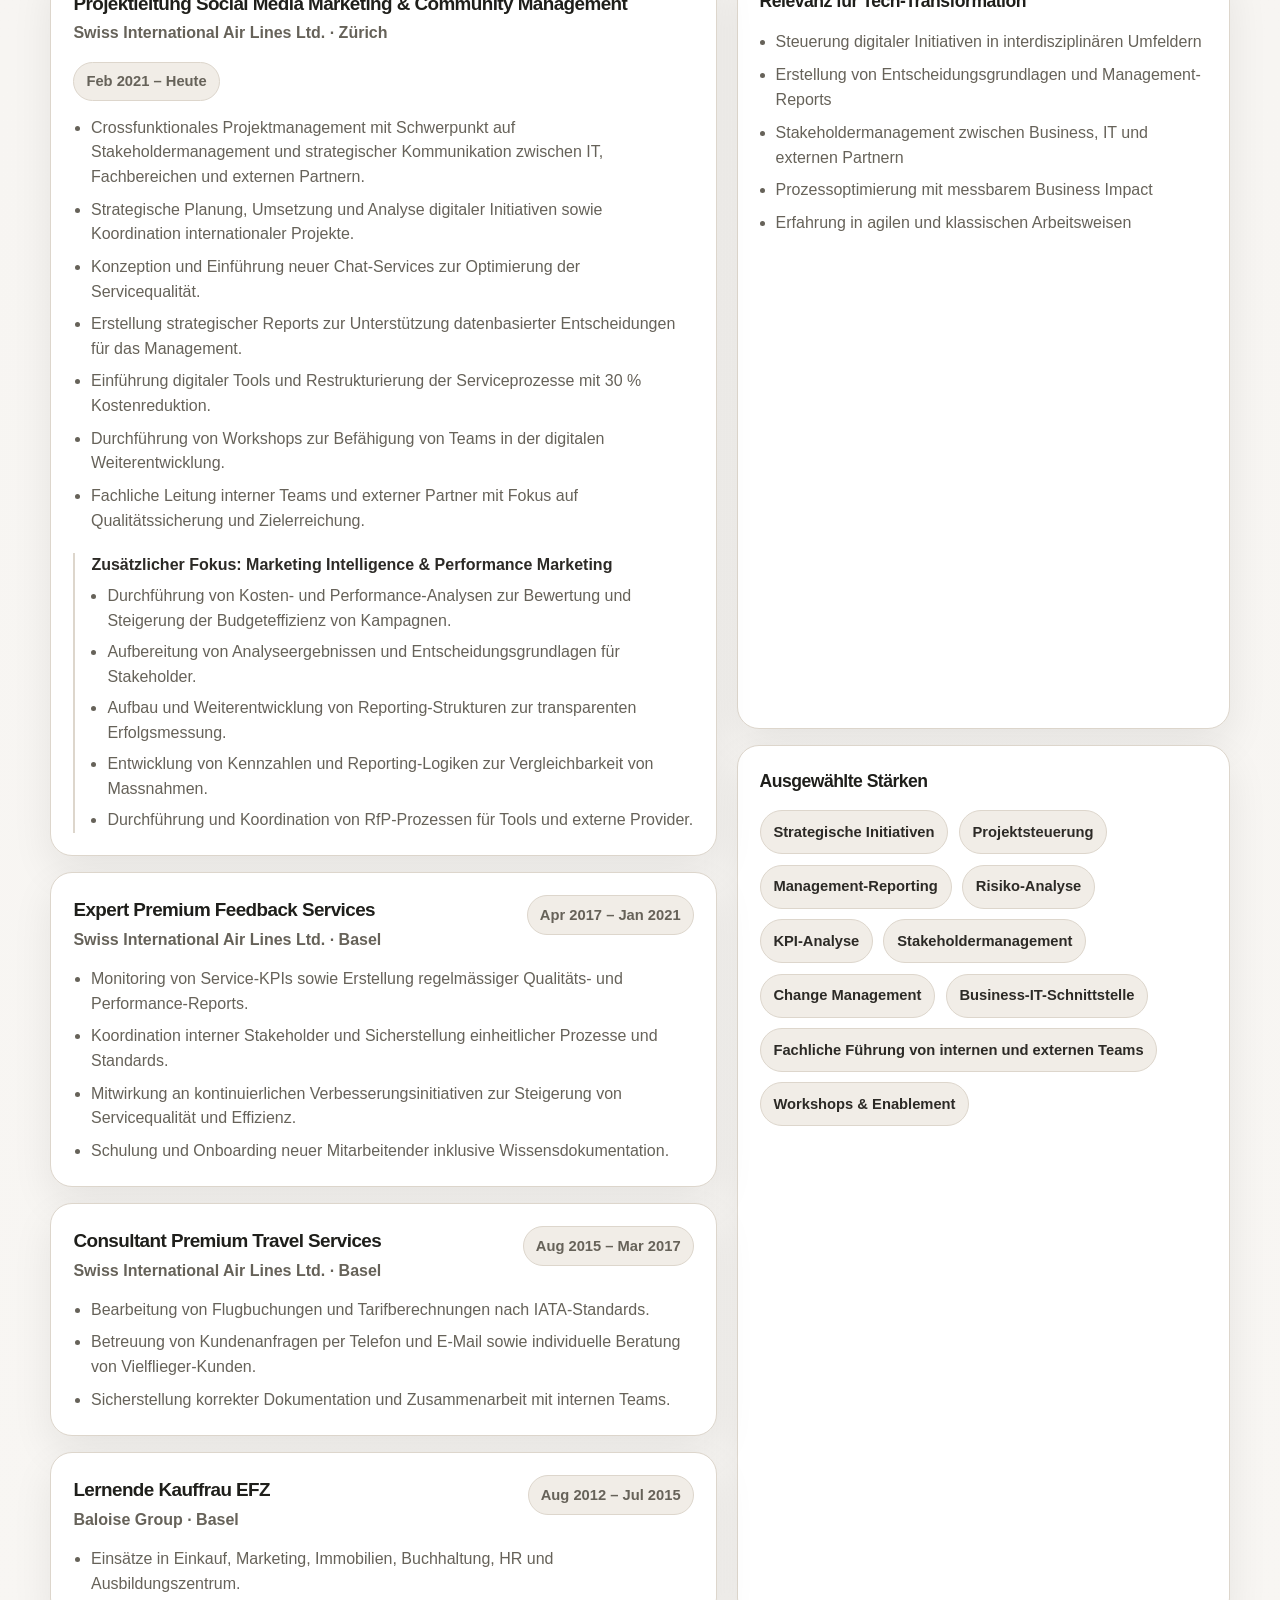
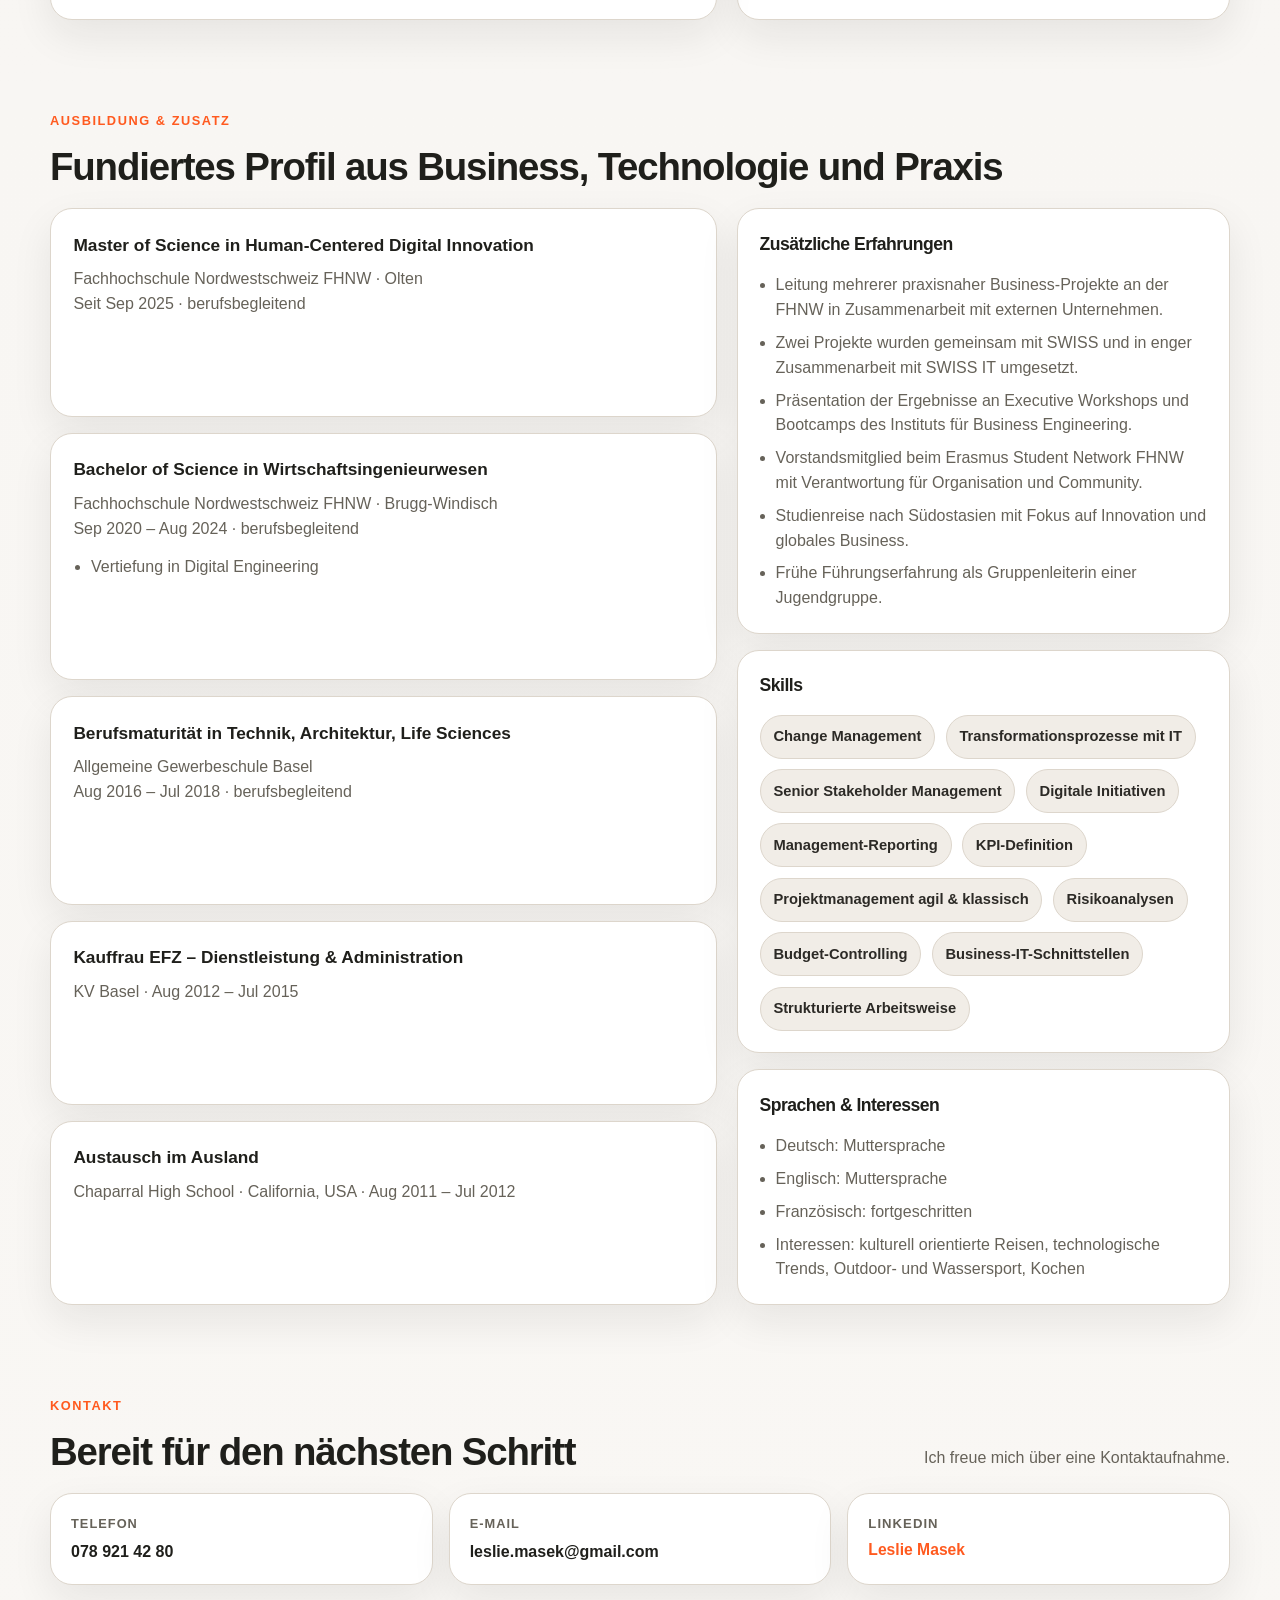
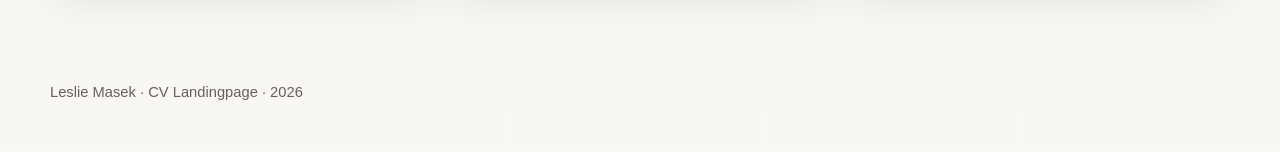
==== commit cac4c002: "Update index.html" ====
--- a/public/index.html
+++ b/public/index.html
@@ -661,7 +661,7 @@
         <aside class="hero__side">
           <section class="card profile-card">
             <div class="profile-image">
-              <img src="Profile%20Picture%2024.jpg" alt="Portrait von Leslie Masek" />
+              <img src="profile_picture.jpg" alt="Portrait von Leslie Masek" />
             </div>
             <h2 class="profile-name">Projektleiterin Social Media Marketing &amp Community Management</h2>
             <p class="profile-role">Zürich, Schweiz</p>
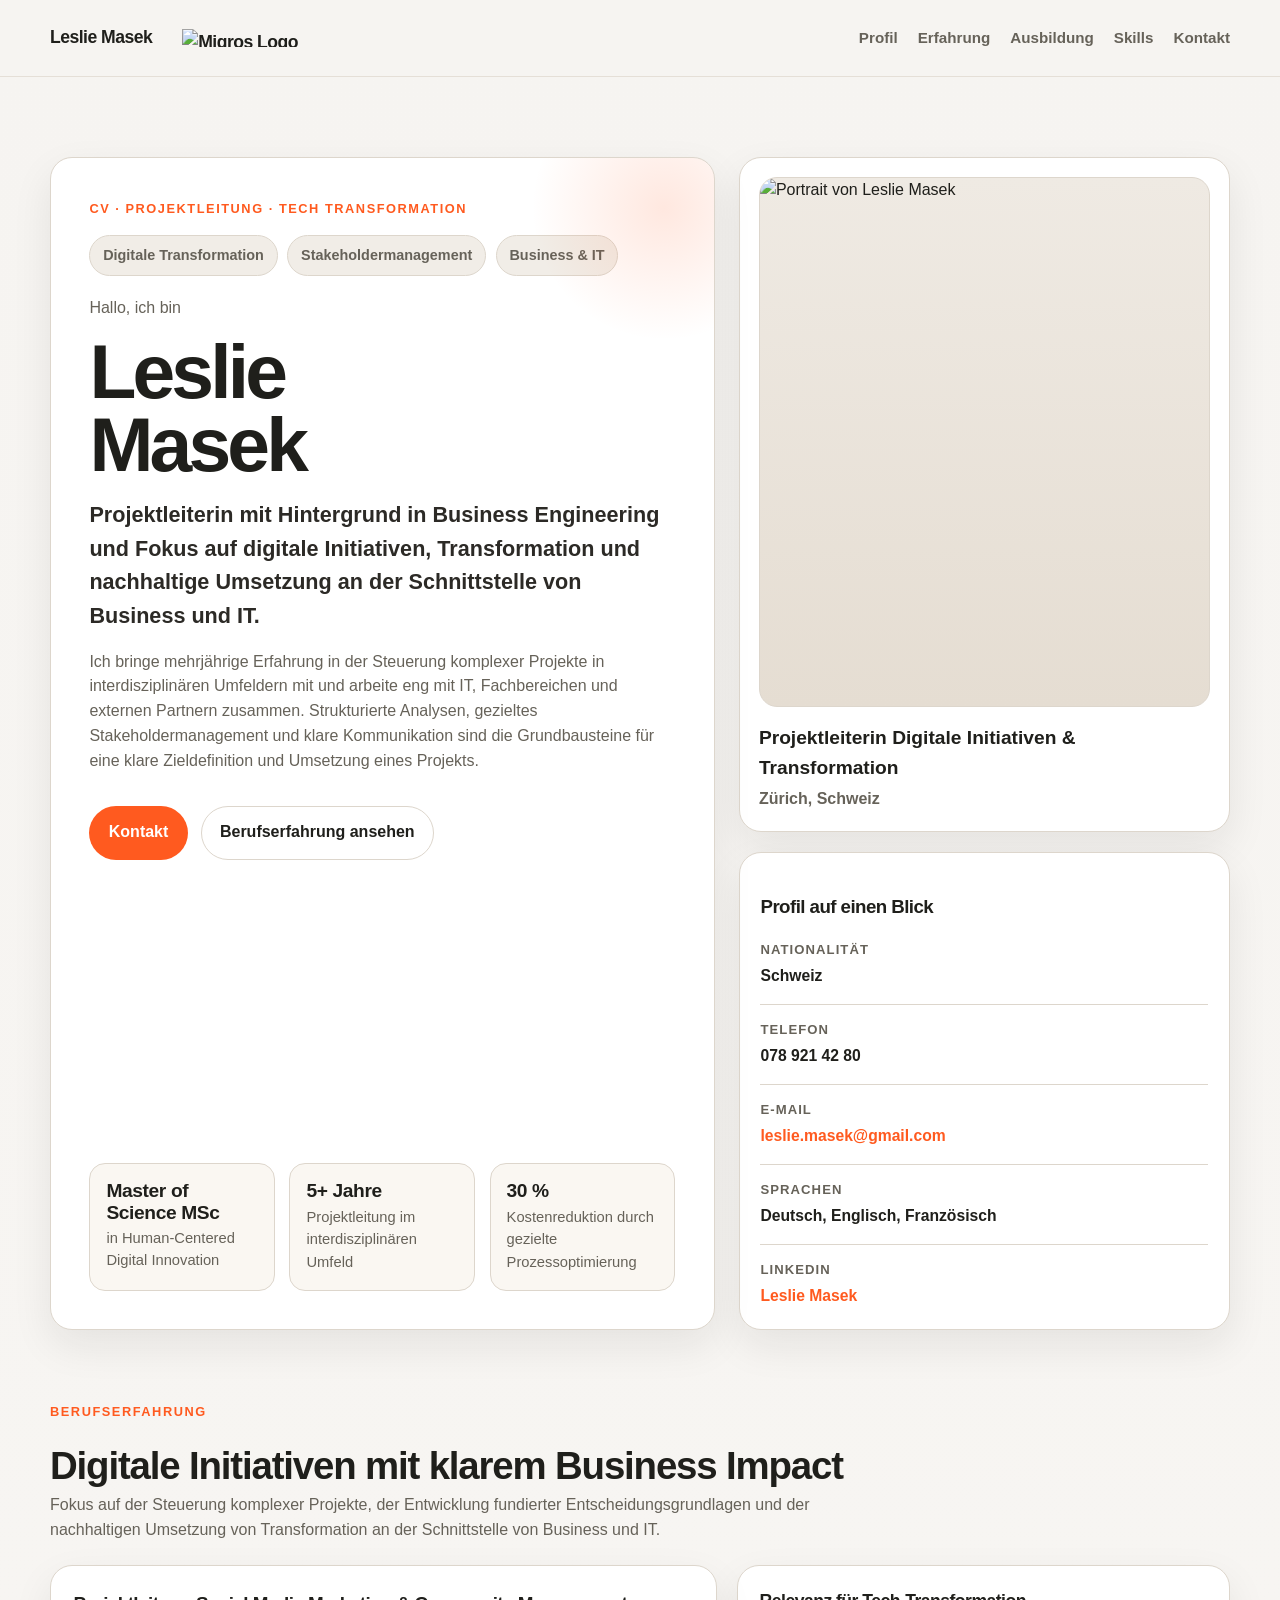
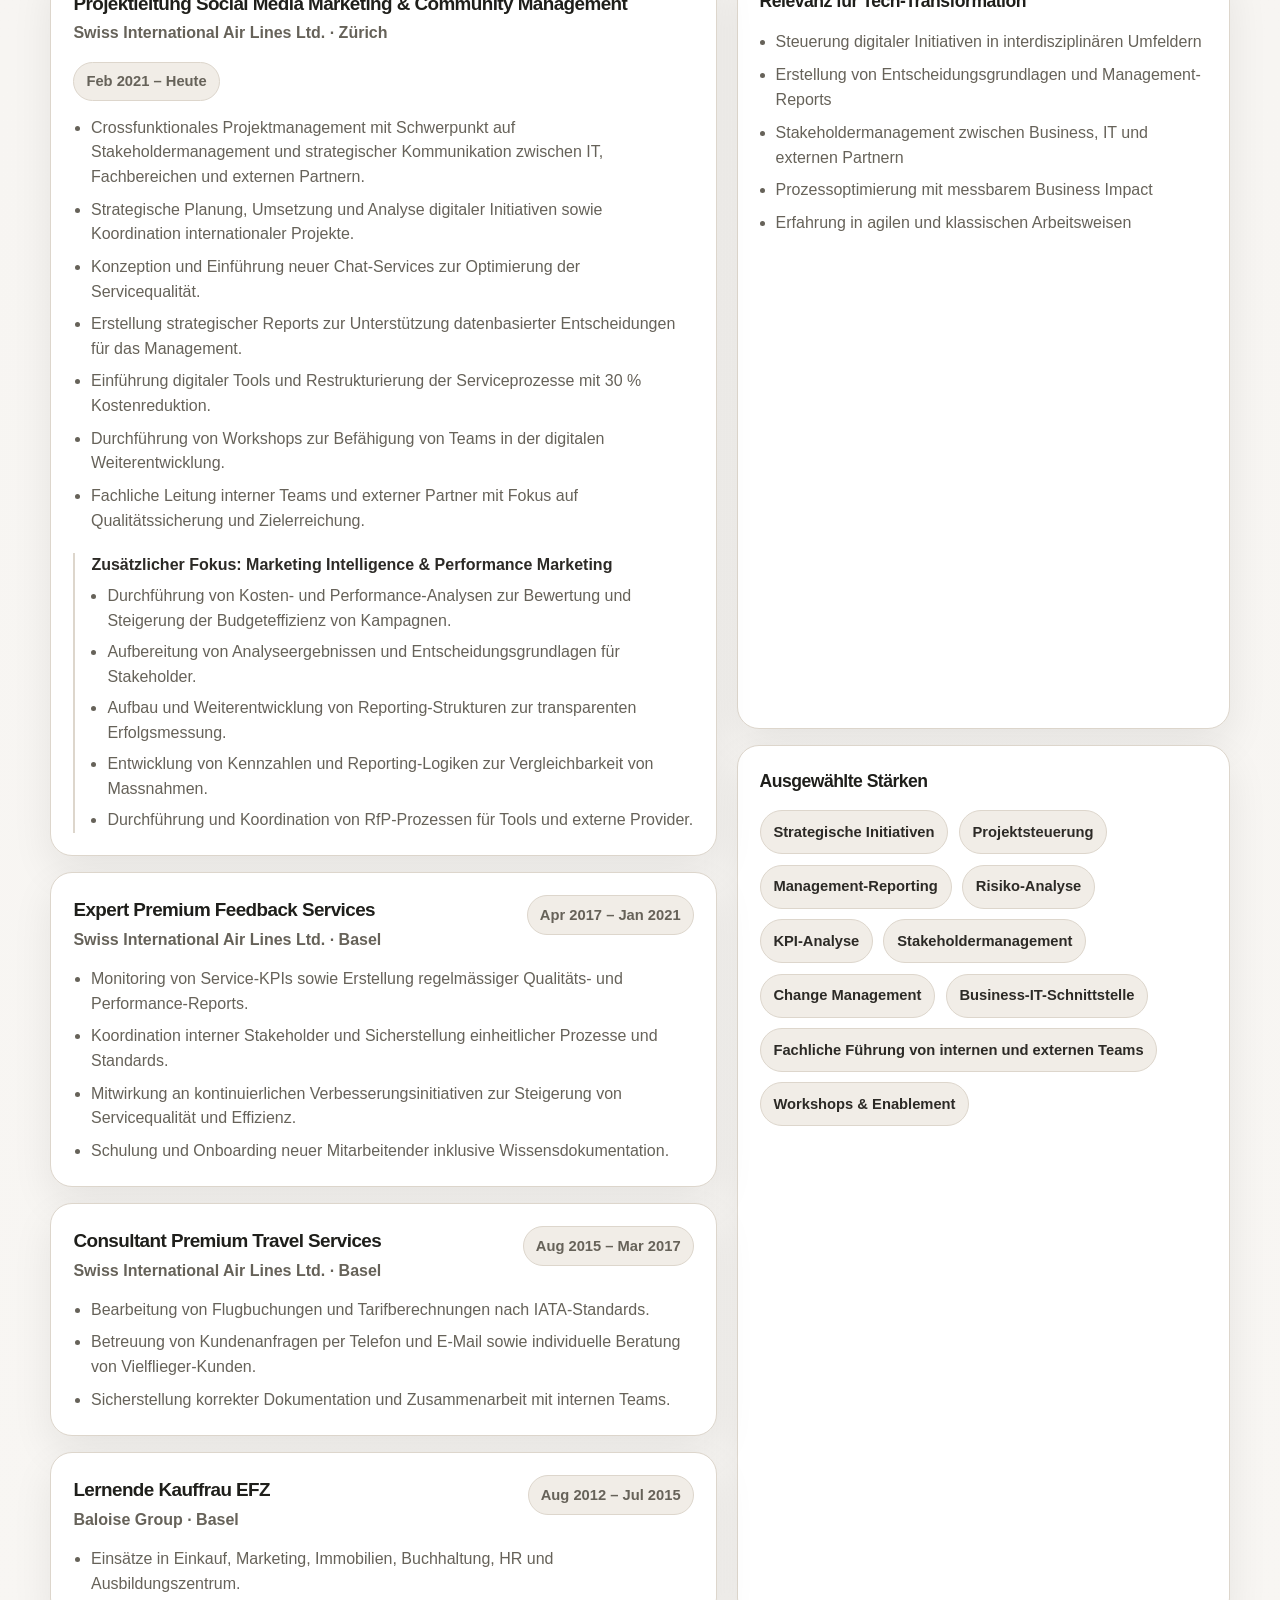
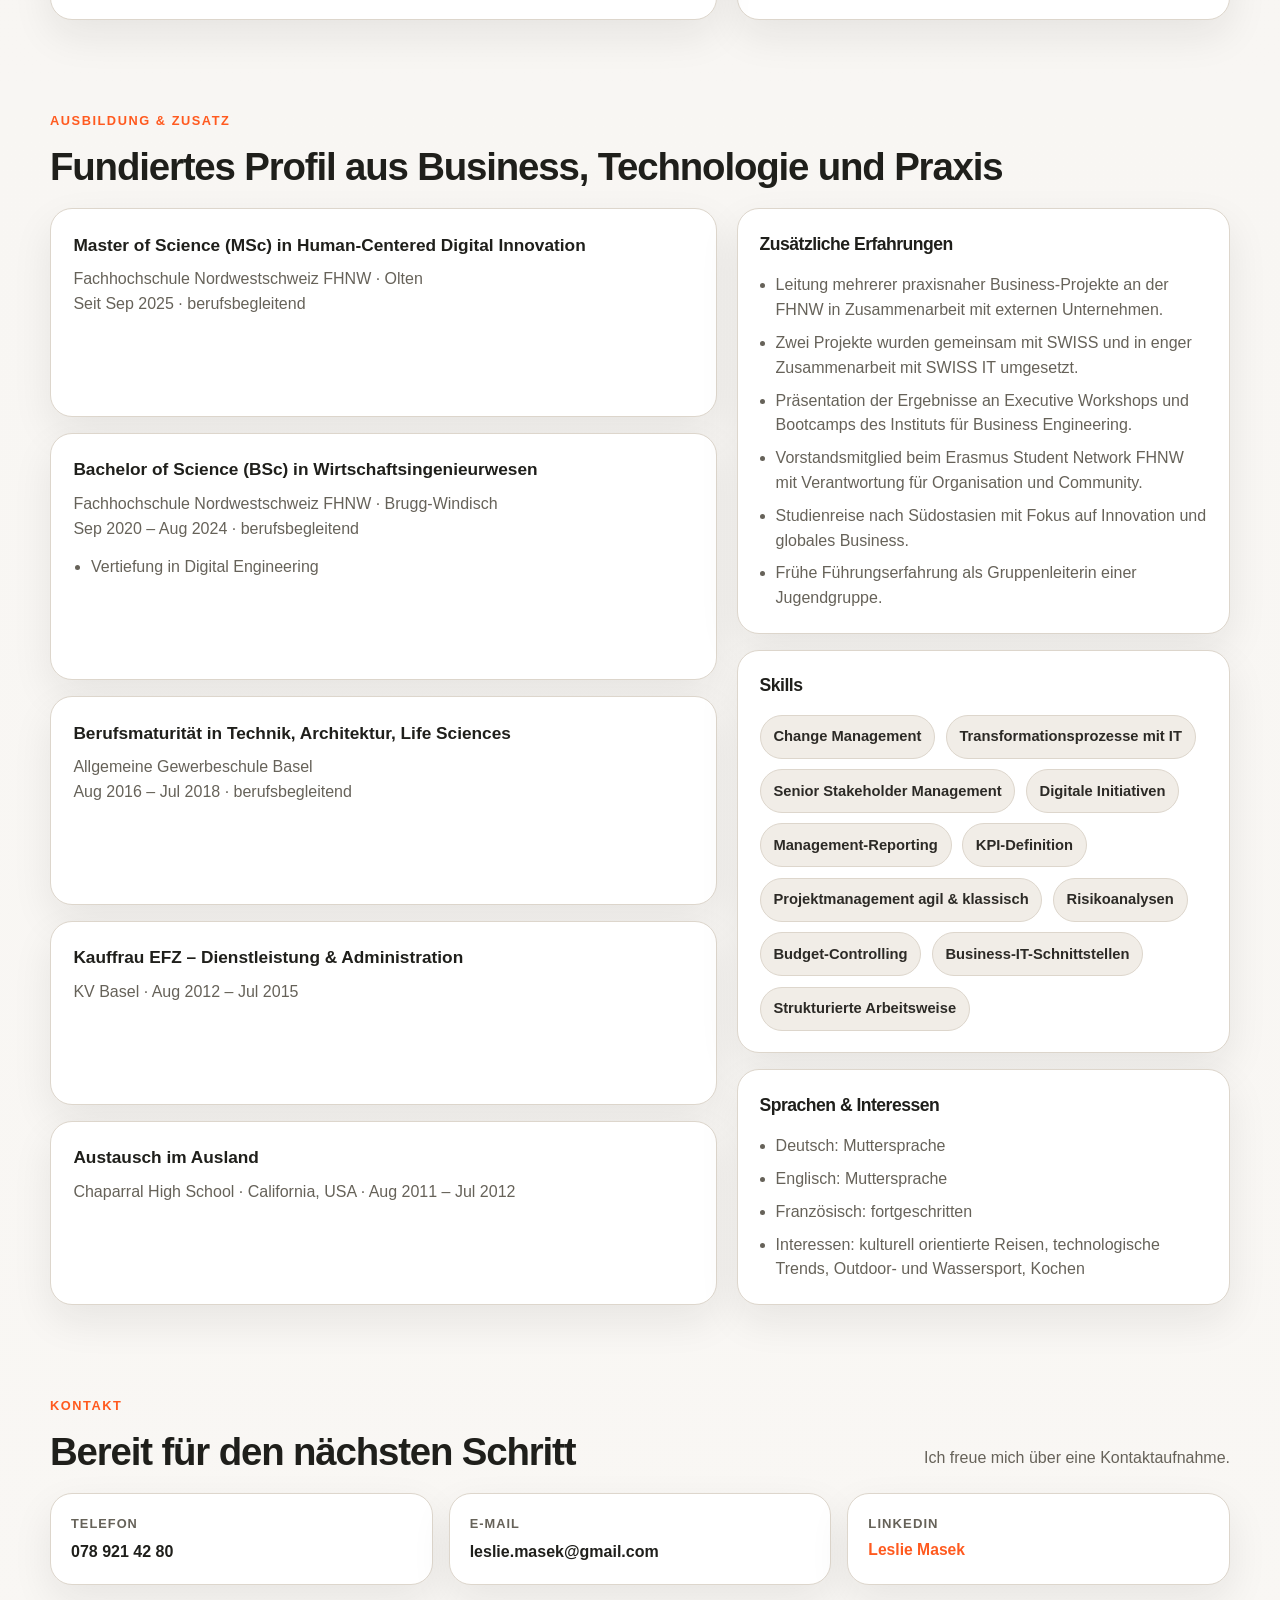
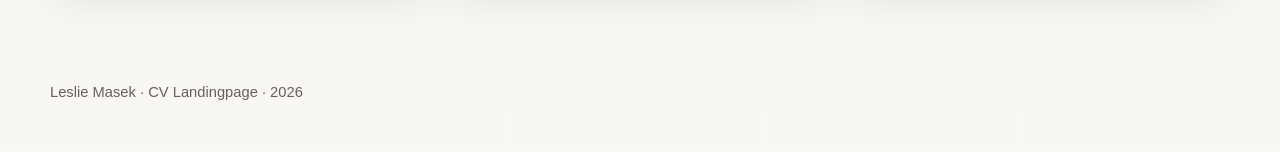
==== commit 5fee8c24: "Update index.html update" ====
--- a/public/index.html
+++ b/public/index.html
@@ -4,6 +4,7 @@
   <meta charset="UTF-8" />
   <meta name="viewport" content="width=device-width, initial-scale=1.0" />
   <title>Leslie Masek | Projektleiterin Tech Transformation</title>
+  <link rel="icon" type="image/x-icon" href="icon.jpg">
   <meta name="description" content="CV-Landingpage von Leslie Masek – Projektleiterin mit Fokus auf digitale Transformation, strategische Initiativen und Stakeholdermanagement an der Schnittstelle von Business und IT." />
   <style>
     :root {
@@ -79,6 +80,18 @@
       font-size: 1.1rem;
     }
 
+    .brand {
+        display: flex;
+        align-items: center;
+        gap: 30px;
+    }
+
+    .brand-logo {
+        height: 18px;
+        width: auto;
+        display: block;
+    }
+
     .nav {
       display: flex;
       gap: 1.25rem;
@@ -604,7 +617,10 @@
 <body>
   <header class="site-header">
     <div class="container site-header__inner">
-      <div class="brand">Leslie Masek</div>
+      <div class="brand">
+        Leslie Masek
+        <img src="logomigros.svg" alt="Migros Logo" class="brand-logo" />
+      </div>
       <nav class="nav">
         <a href="#profil">Profil</a>
         <a href="#erfahrung">Erfahrung</a>
@@ -644,7 +660,7 @@
           <div class="hero__highlight">
             <div class="hero__metric">
               <strong>Master of Science MSc</strong>
-              <span>Berufsbegleitender Master in Human-Centered Digital Innovation</span>
+              <span>in Human-Centered Digital Innovation</span>
             </div>
             <div class="hero__metric">
               <strong>5+ Jahre</strong>
@@ -661,9 +677,9 @@
         <aside class="hero__side">
           <section class="card profile-card">
             <div class="profile-image">
-              <img src="profile_picture.jpg" alt="Portrait von Leslie Masek" />
+              <img src="Profile%20Picture%2024.jpg" alt="Portrait von Leslie Masek" />
             </div>
-            <h2 class="profile-name">Projektleiterin Social Media Marketing &amp Community Management</h2>
+            <h2 class="profile-name">Projektleiterin Digitale Initiativen &amp Transformation</h2>
             <p class="profile-role">Zürich, Schweiz</p>
           </section>
 
@@ -680,7 +696,11 @@
               </div>
               <div class="detail-item">
                 <span class="detail-label">E-Mail</span>
-                <span class="detail-value">leslie.masek@gmail.com</span>
+                <span class="detail-value">
+                  <a href="mailto:leslie.masek@gmail.com">
+                      leslie.masek@gmail.com
+                  </a>
+                </span>
               </div>
               <div class="detail-item">
                 <span class="detail-label">Sprachen</span>
@@ -837,13 +857,13 @@
         <div class="grid-2">
           <div class="stack">
             <article class="card content-card">
-              <h3>Master of Science in Human-Centered Digital Innovation</h3>
+              <h3>Master of Science (MSc) in Human-Centered Digital Innovation</h3>
               <p>Fachhochschule Nordwestschweiz FHNW · Olten</p>
               <p>Seit Sep 2025 · berufsbegleitend</p>
             </article>
 
             <article class="card content-card">
-              <h3>Bachelor of Science in Wirtschaftsingenieurwesen</h3>
+              <h3>Bachelor of Science (BSc) in Wirtschaftsingenieurwesen</h3>
               <p>Fachhochschule Nordwestschweiz FHNW · Brugg-Windisch</p>
               <p>Sep 2020 – Aug 2024 · berufsbegleitend</p>
               <ul>
@@ -929,7 +949,11 @@
           </article>
           <article class="card contact-tile">
             <span class="contact-tile__label">E-Mail</span>
-            <div class="contact-tile__value">leslie.masek@gmail.com</div>
+            <div class="contact-tile__value">
+              <a href="mailto:leslie.masek@gmail.com?subject=Kontakt%20CV">
+                leslie.masek@gmail.com
+              </a>
+            </div>
           </article>
           <article class="card contact-tile">
             <span class="detail-label">LinkedIn</span>
@@ -949,4 +973,3 @@
   </footer>
 </body>
 </html>
- 
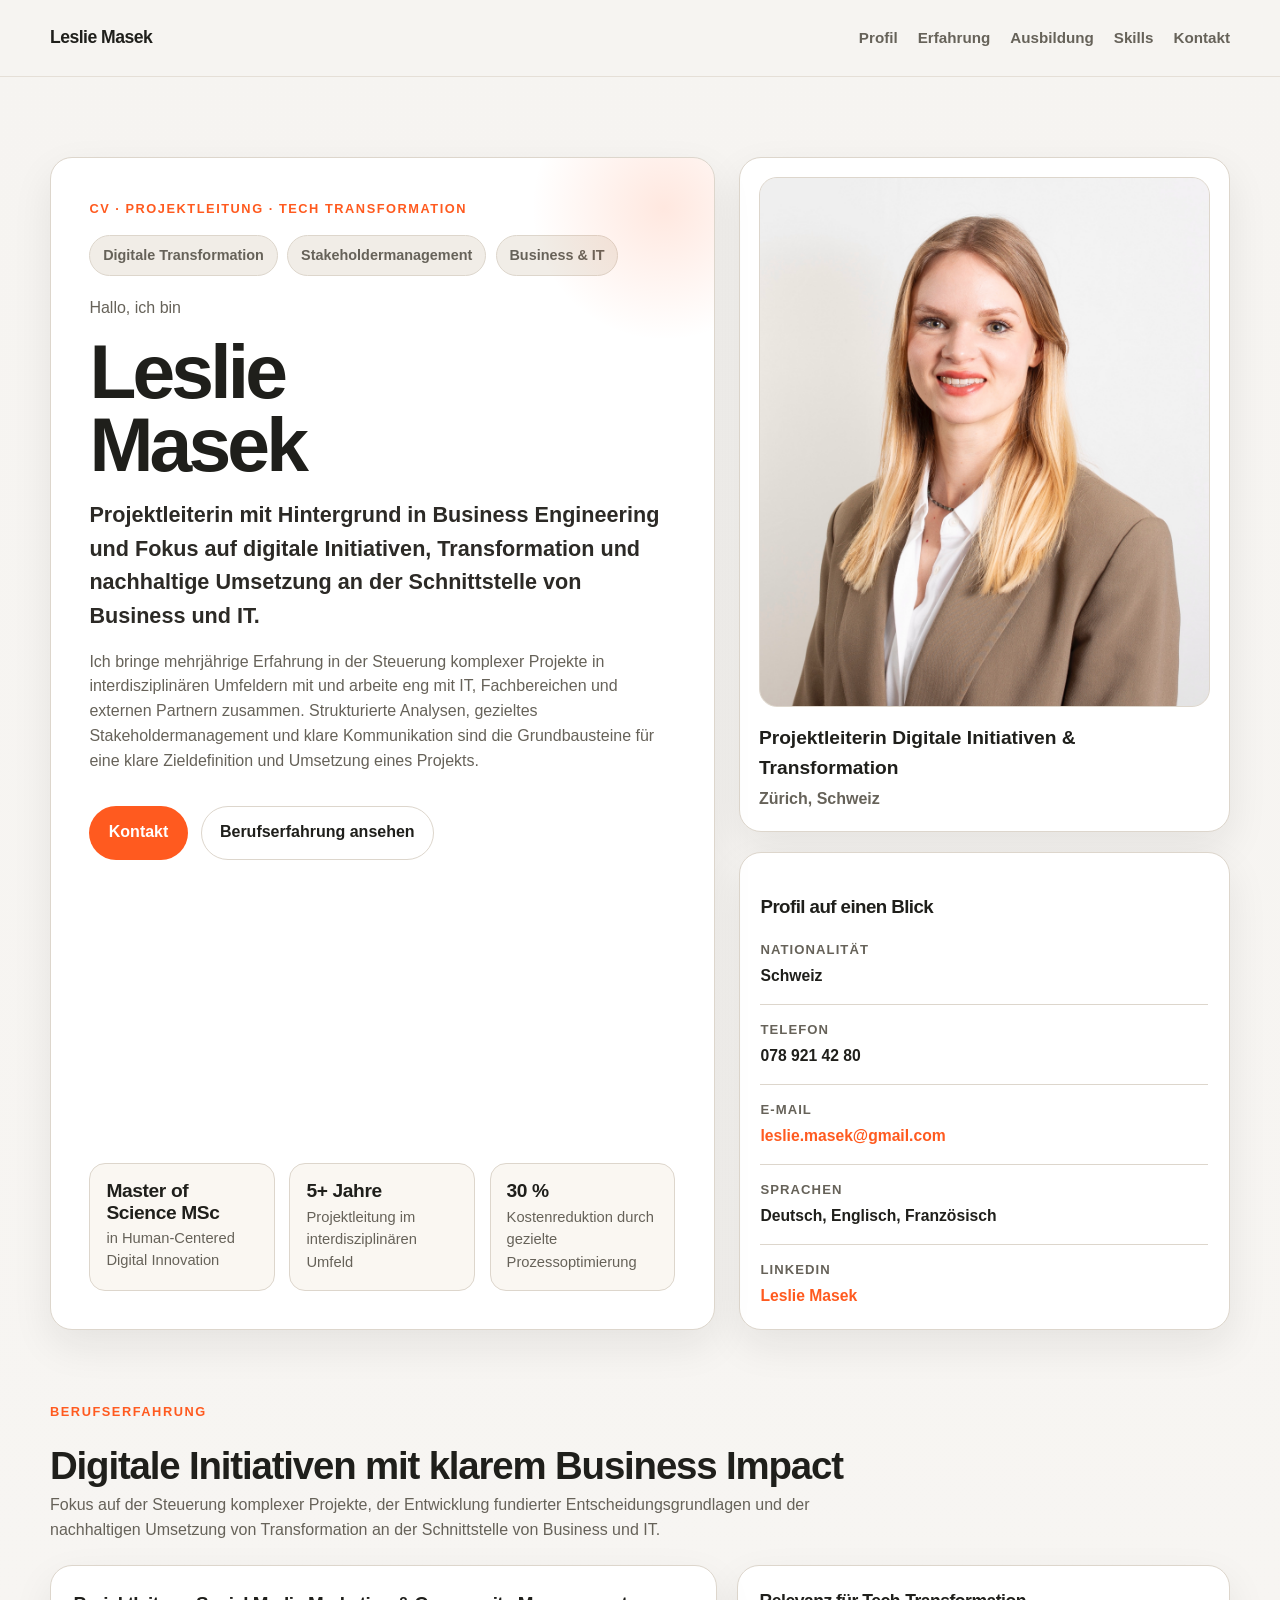
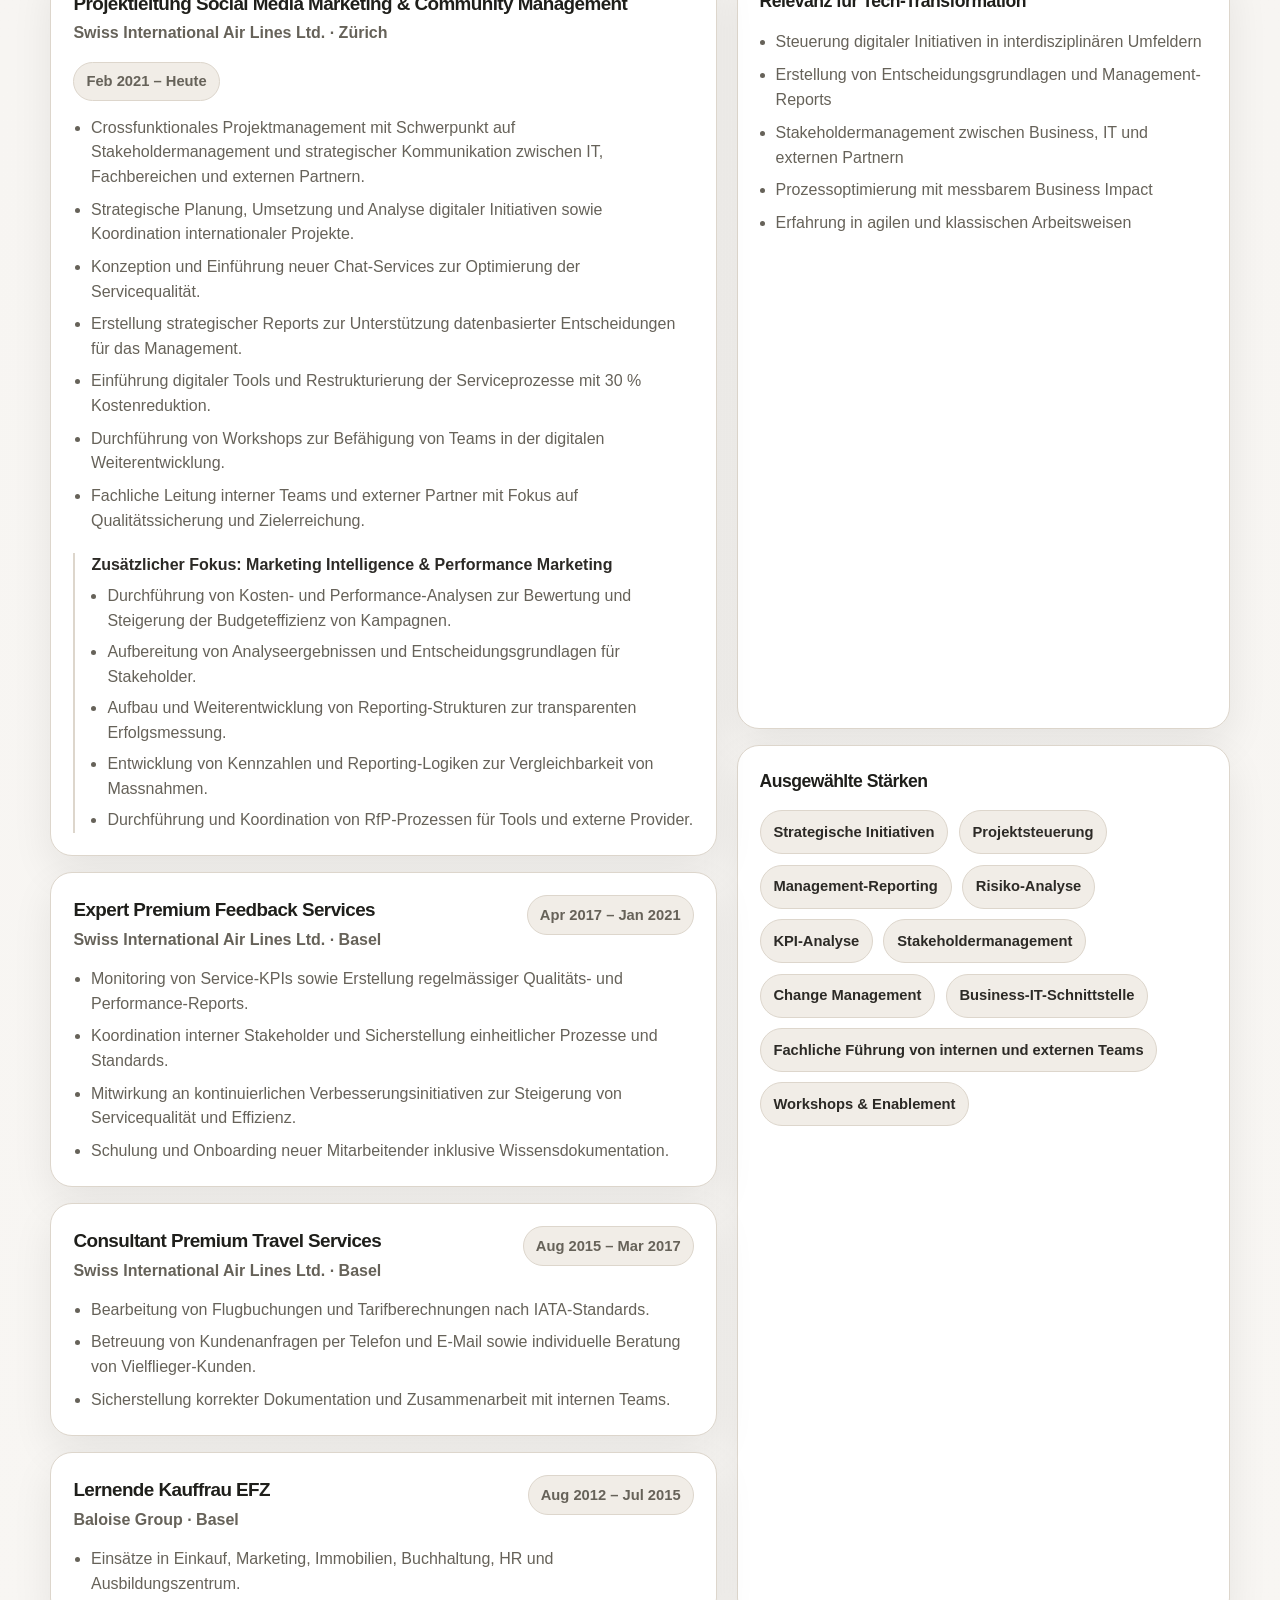
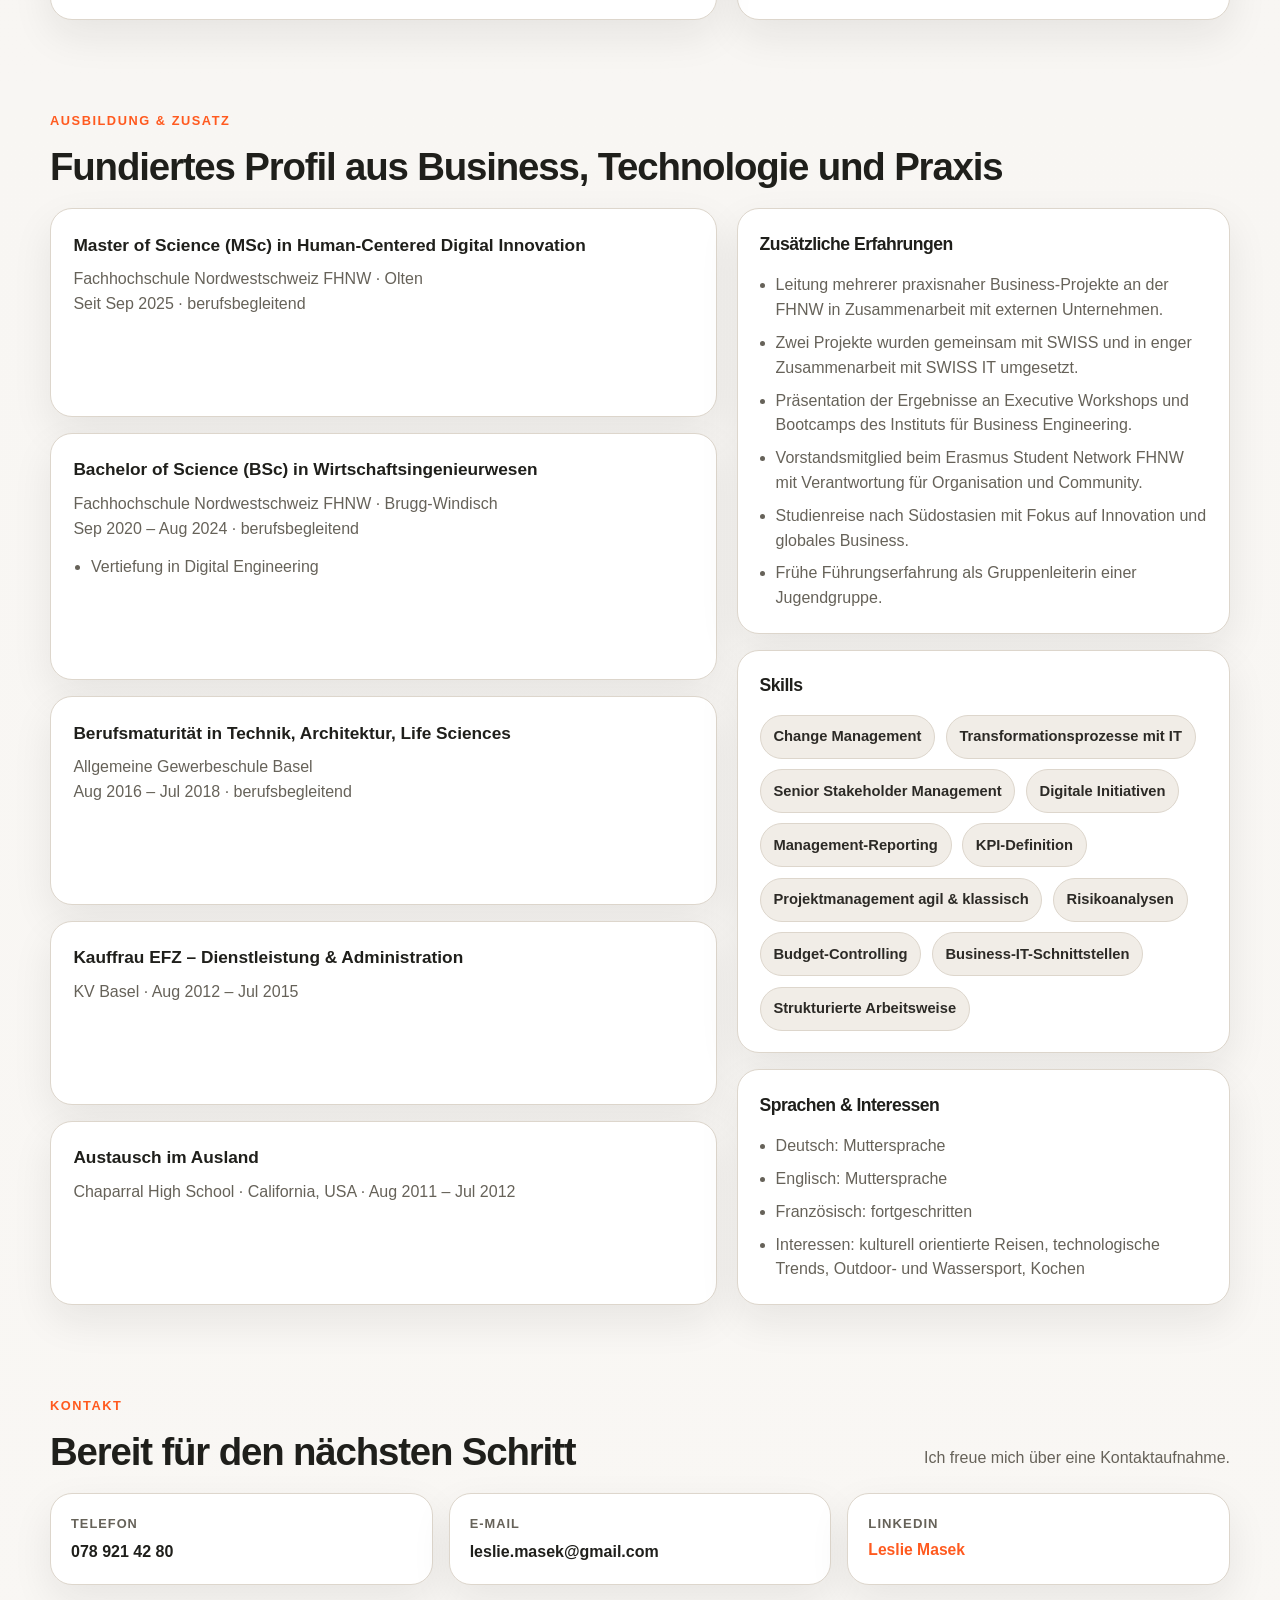
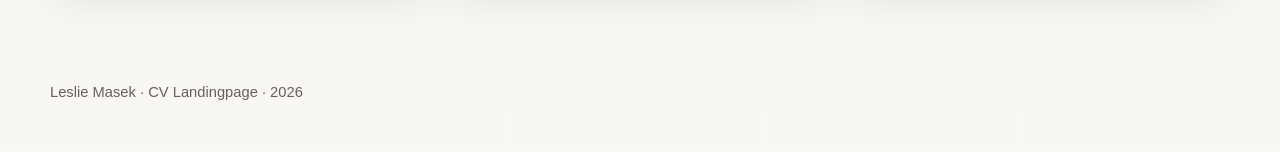
==== commit de8e2592: "Update index.html update" ====
--- a/public/index.html
+++ b/public/index.html
@@ -619,7 +619,6 @@
     <div class="container site-header__inner">
       <div class="brand">
         Leslie Masek
-        <img src="logomigros.svg" alt="Migros Logo" class="brand-logo" />
       </div>
       <nav class="nav">
         <a href="#profil">Profil</a>
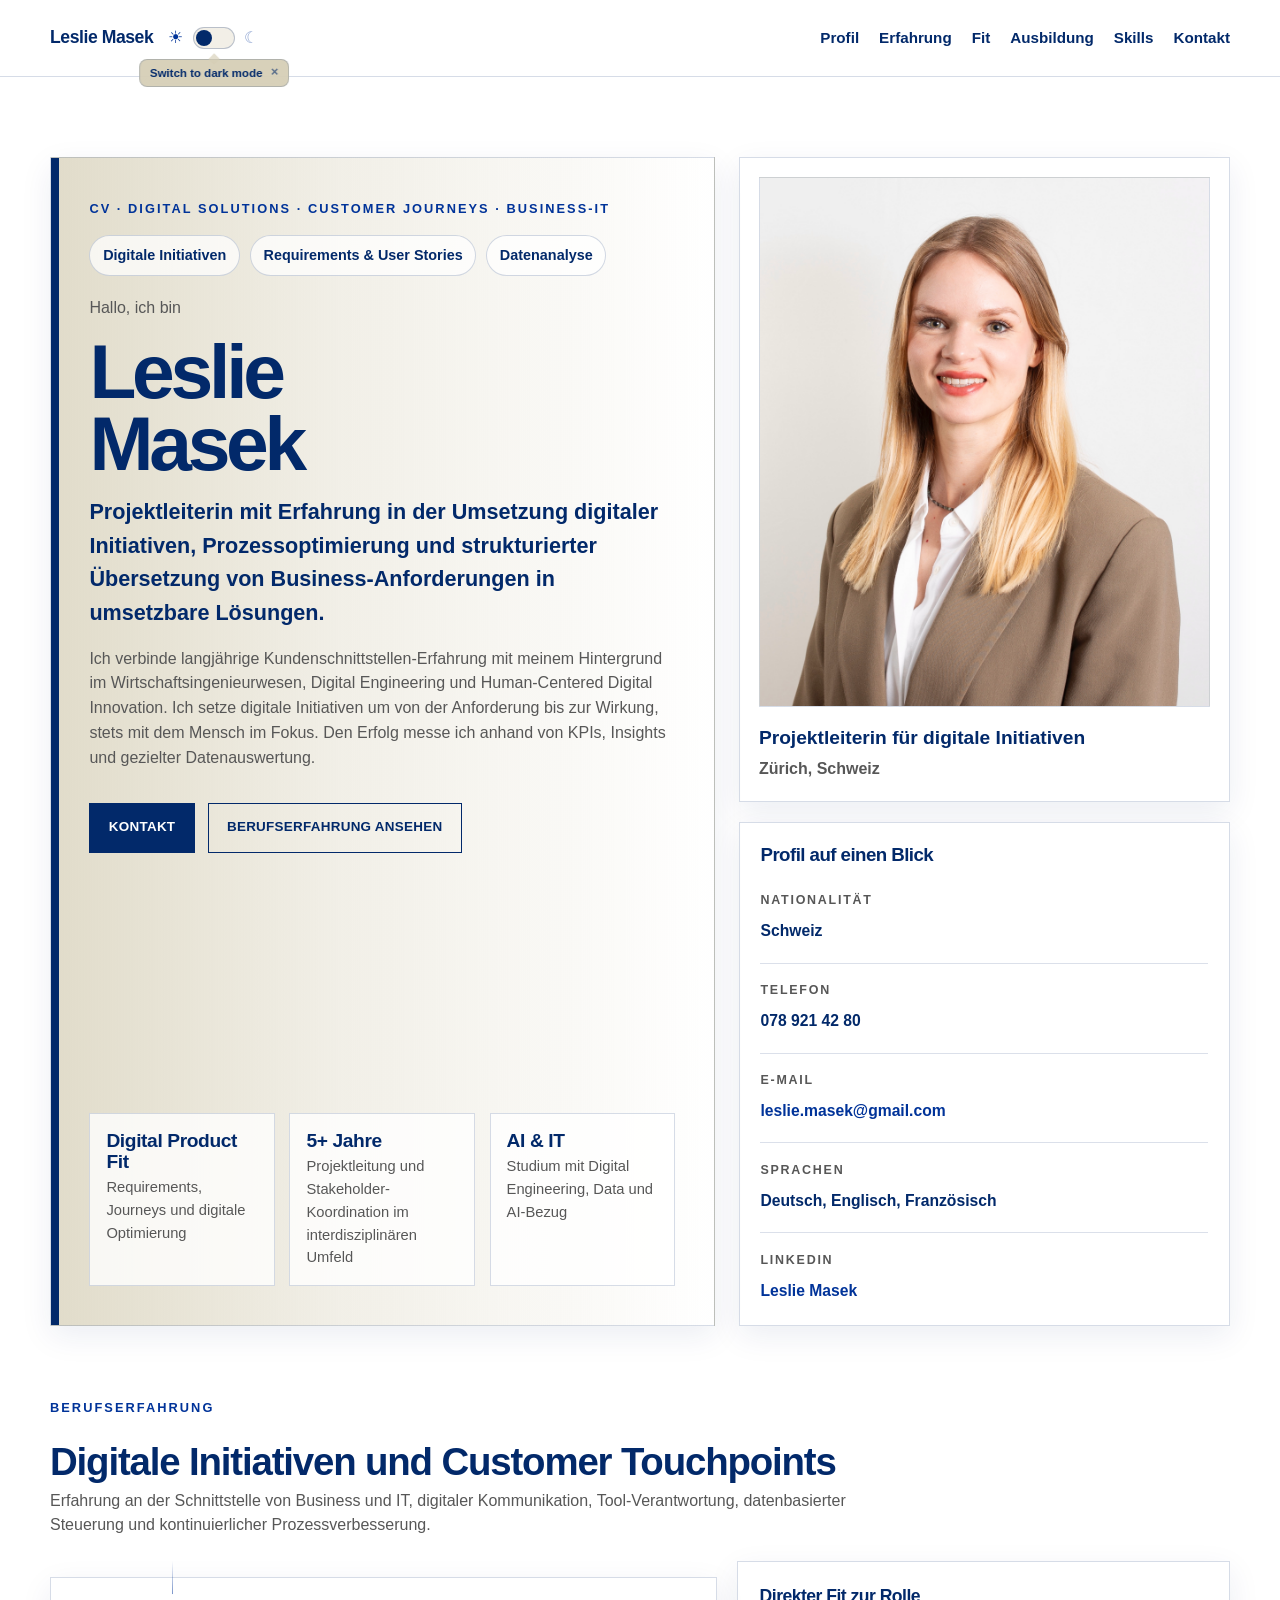
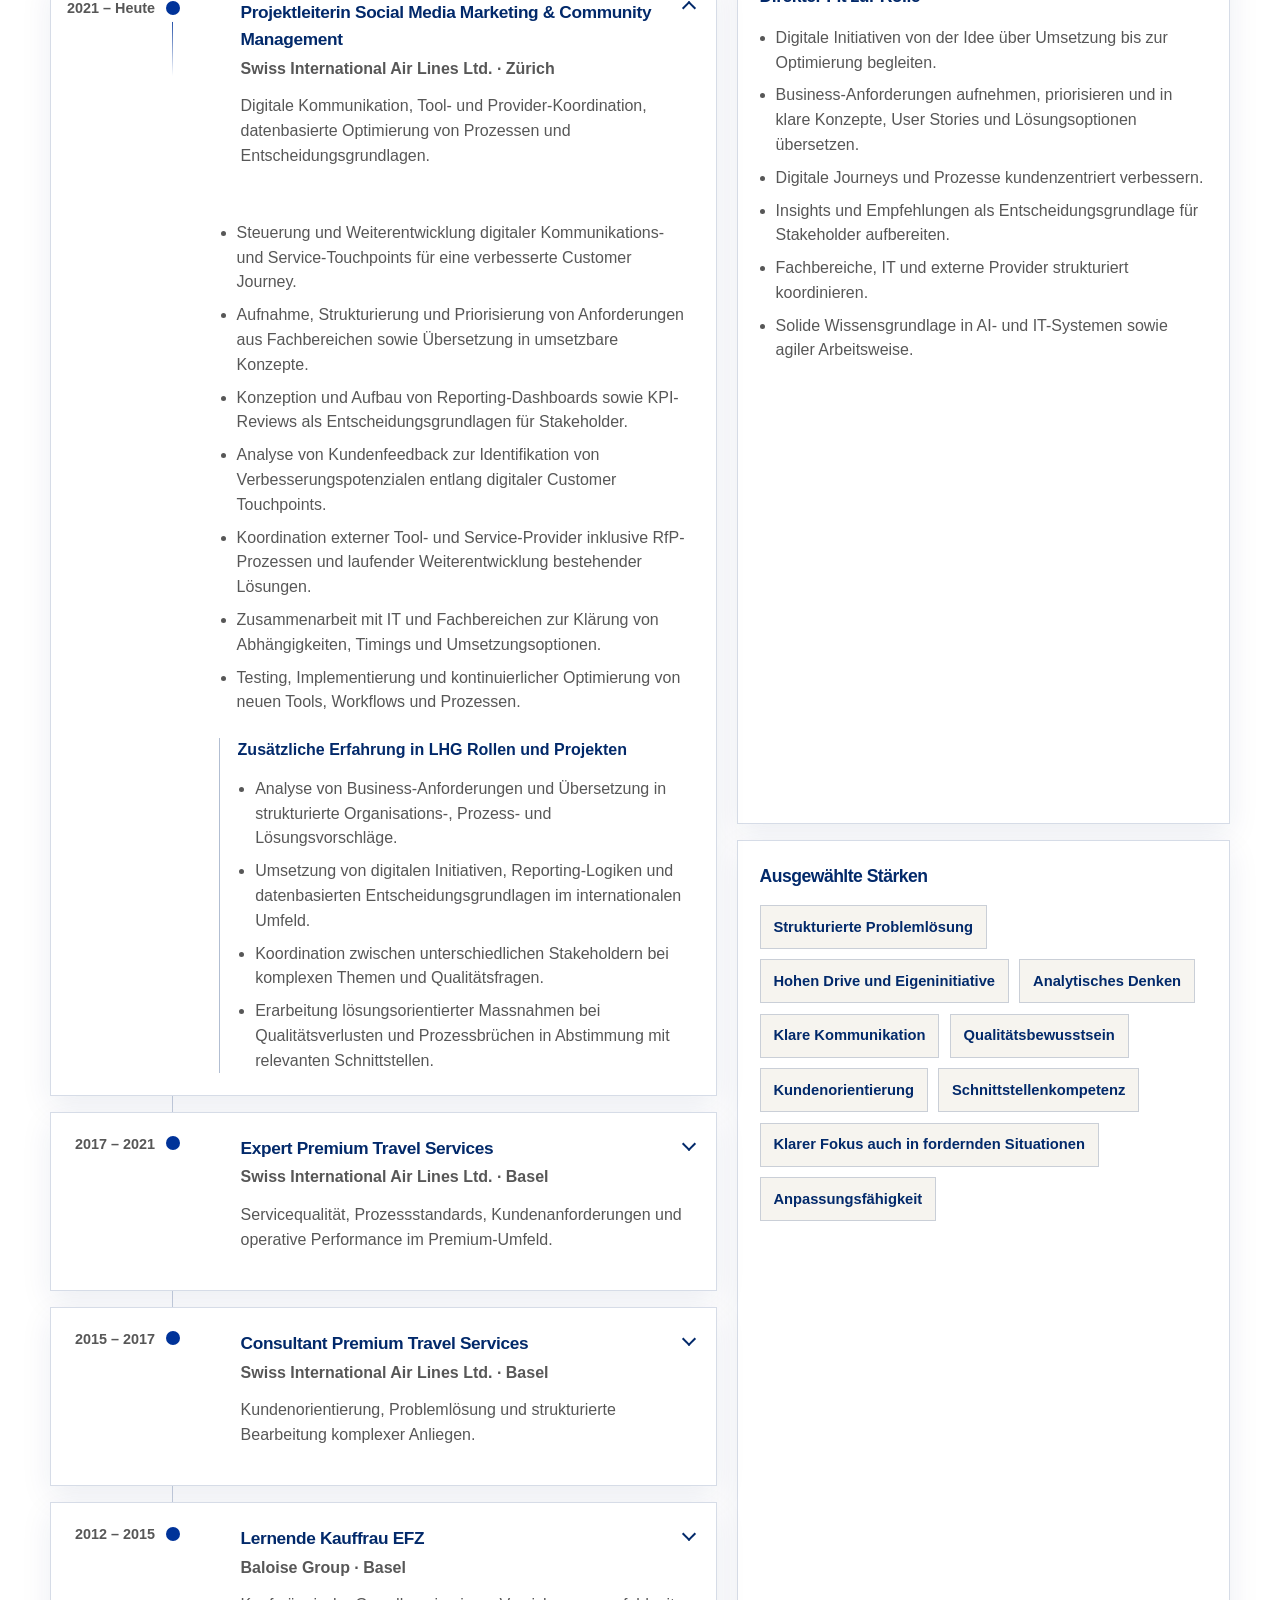
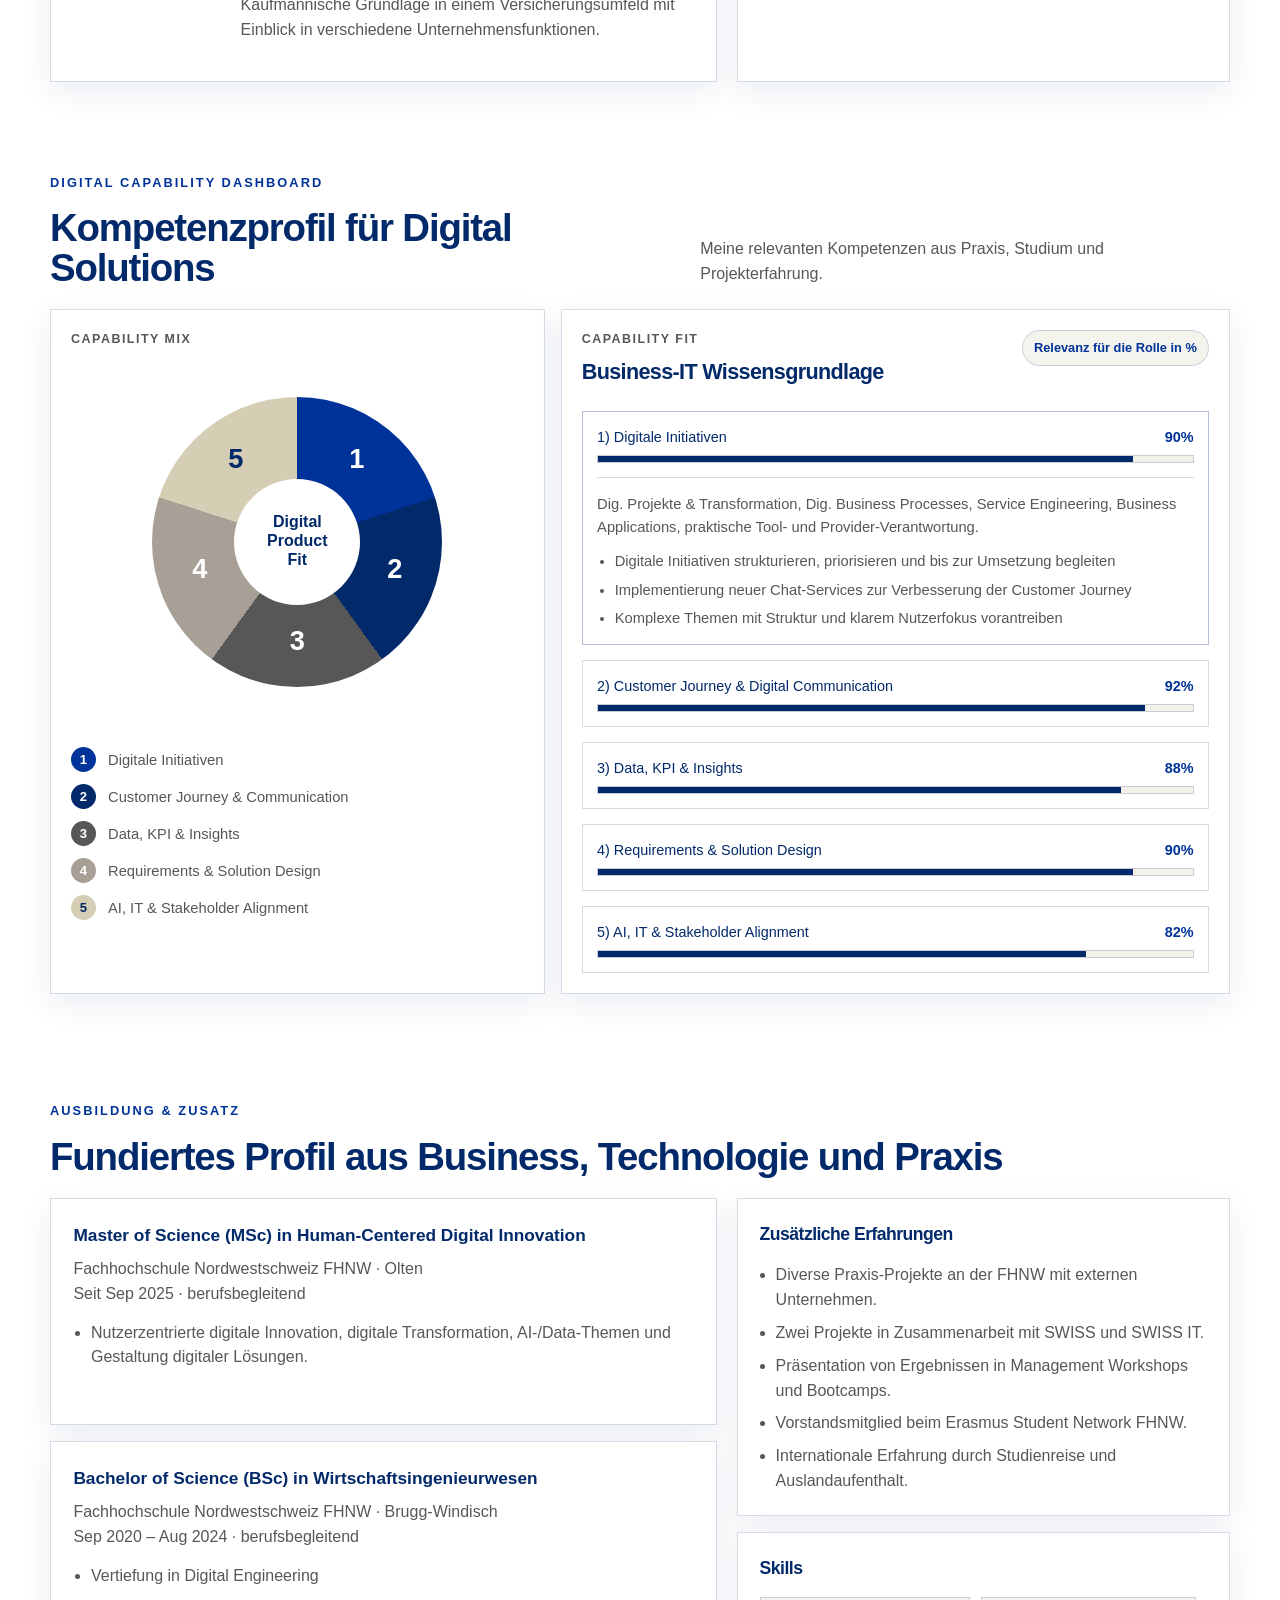
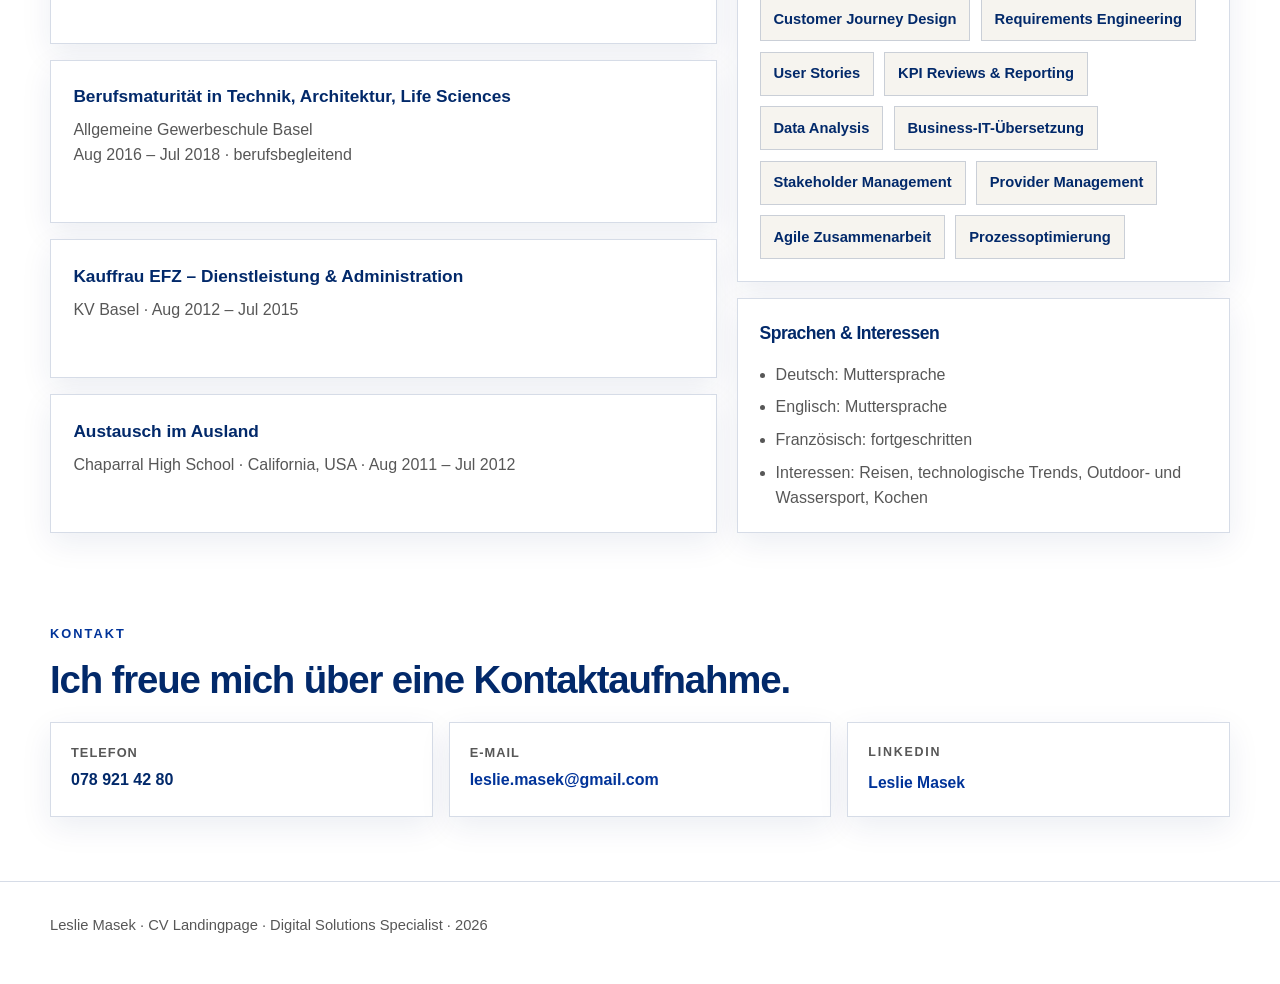
==== commit 2e447ffc: "Add files via upload" ====
--- a/public/index.html
+++ b/public/index.html
@@ -1,974 +1,599 @@
-<!DOCTYPE html>
-<html lang="de">
-<head>
-  <meta charset="UTF-8" />
-  <meta name="viewport" content="width=device-width, initial-scale=1.0" />
-  <title>Leslie Masek | Projektleiterin Tech Transformation</title>
-  <link rel="icon" type="image/x-icon" href="icon.jpg">
-  <meta name="description" content="CV-Landingpage von Leslie Masek – Projektleiterin mit Fokus auf digitale Transformation, strategische Initiativen und Stakeholdermanagement an der Schnittstelle von Business und IT." />
-  <style>
-    :root {
-      --bg: #f6f4f1;
-      --surface: #ffffff;
-      --surface-soft: #f1ede7;
-      --text: #1f1f1b;
-      --muted: #666259;
-      --border: #ddd6cc;
-      --primary: #ff5a1f;
-      --primary-dark: #d94812;
-      --accent: #2c2a26;
-      --shadow: 0 16px 40px rgba(31, 31, 27, 0.08);
-      --radius-lg: 22px;
-      --radius-md: 16px;
-      --radius-sm: 12px;
-      --container: 1180px;
-    }
-
-    * {
-      box-sizing: border-box;
-    }
-
-    html {
-      scroll-behavior: smooth;
-    }
-
-    body {
-      margin: 0;
-      font-family: Inter, "Segoe UI", Roboto, Helvetica, Arial, sans-serif;
-      background: linear-gradient(180deg, #f6f4f1 0%, #f9f7f4 100%);
-      color: var(--text);
-      line-height: 1.55;
-      -webkit-font-smoothing: antialiased;
-      text-rendering: optimizeLegibility;
-    }
-
-    a {
-      color: inherit;
-      text-decoration: none;
-    }
-
-    img {
-      max-width: 100%;
-      display: block;
-    }
-
-    .container {
-      width: min(calc(100% - 2rem), var(--container));
-      margin: 0 auto;
-    }
-
-    .site-header {
-      position: sticky;
-      top: 0;
-      z-index: 30;
-      background: rgba(246, 244, 241, 0.86);
-      backdrop-filter: blur(14px);
-      border-bottom: 1px solid rgba(221, 214, 204, 0.7);
-    }
-
-    .site-header__inner {
-      display: flex;
-      align-items: center;
-      justify-content: space-between;
-      gap: 1rem;
-      min-height: 76px;
-    }
-
-    .brand {
-      font-weight: 800;
-      letter-spacing: -0.03em;
-      font-size: 1.1rem;
-    }
-
-    .brand {
-        display: flex;
-        align-items: center;
-        gap: 30px;
-    }
-
-    .brand-logo {
-        height: 18px;
-        width: auto;
-        display: block;
-    }
-
-    .nav {
-      display: flex;
-      gap: 1.25rem;
-      align-items: center;
-      flex-wrap: wrap;
-    }
-
-    .nav a {
-      color: var(--muted);
-      font-size: 0.95rem;
-      font-weight: 600;
-    }
-
-    .nav a:hover {
-      color: var(--text);
-    }
-
-    .detail-value a {
-        color: var(--primary);
-        font-weight: 600;
-    }
-
-    .detail-value a:hover {
-        text-decoration: underline;
-    }
-
-    .btn {
-      display: inline-flex;
-      align-items: center;
-      justify-content: center;
-      min-height: 48px;
-      padding: 0.85rem 1.15rem;
-      border-radius: 999px;
-      border: 1px solid transparent;
-      font-weight: 700;
-      transition: 0.2s ease;
-      cursor: pointer;
-    }
-
-    .btn--primary {
-      background: var(--primary);
-      color: #fff;
-    }
-
-    .btn--primary:hover {
-      background: var(--primary-dark);
-    }
-
-    .btn--secondary {
-      background: transparent;
-      border-color: var(--border);
-      color: var(--text);
-    }
-
-    .btn--secondary:hover {
-      background: var(--surface);
-    }
-
-    .hero {
-      padding: 5rem 0 3rem;
-    }
-
-    .hero__grid {
-      display: grid;
-      grid-template-columns: 1.15fr 0.85fr;
-      gap: 1.5rem;
-      align-items: stretch;
-    }
-
-    .card {
-      background: var(--surface);
-      border: 1px solid var(--border);
-      border-radius: var(--radius-lg);
-      box-shadow: var(--shadow);
-    }
-
-    .hero__main {
-      padding: clamp(1.5rem, 3vw, 2.5rem);
-      position: relative;
-      overflow: hidden;
-      min-height: 560px;
-      display: flex;
-      flex-direction: column;
-      justify-content: space-between;
-    }
-
-    .hero__main::after {
-      content: "";
-      position: absolute;
-      right: -80px;
-      top: -80px;
-      width: 260px;
-      height: 260px;
-      background: radial-gradient(circle, rgba(255, 90, 31, 0.14) 0%, rgba(255, 90, 31, 0) 72%);
-      pointer-events: none;
-    }
-
-    .eyebrow {
-      display: inline-flex;
-      align-items: center;
-      gap: 0.5rem;
-      font-size: 0.8rem;
-      text-transform: uppercase;
-      letter-spacing: 0.12em;
-      font-weight: 800;
-      color: var(--primary);
-      margin-bottom: 1rem;
-    }
-
-    .chips {
-      display: flex;
-      gap: 0.6rem;
-      flex-wrap: wrap;
-      margin-bottom: 1.25rem;
-    }
-
-    .chip {
-      padding: 0.5rem 0.8rem;
-      border-radius: 999px;
-      background: var(--surface-soft);
-      border: 1px solid var(--border);
-      font-size: 0.9rem;
-      font-weight: 600;
-      color: var(--muted);
-    }
-
-    h1 {
-      margin: 0;
-      font-size: clamp(2.6rem, 6vw, 5.25rem);
-      line-height: 0.96;
-      letter-spacing: -0.05em;
-      max-width: 8ch;
-    }
-
-    .hero__subtitle {
-      font-size: clamp(1.05rem, 2vw, 1.35rem);
-      margin: 1rem 0 1.1rem;
-      font-weight: 700;
-      color: var(--accent);
-      max-width: 42rem;
-    }
-
-    .hero__lead {
-        max-width: 46rem;
-        color: var(--muted);
-        font-size: 1rem;
-        margin: 0 0 0.9rem;
-    }
-
-    .hero__lead:last-of-type {
-        margin-bottom: 0;
-    }
-
-    .hero__actions {
-      display: flex;
-      gap: 0.8rem;
-      flex-wrap: wrap;
-      margin-top: 2rem;
-    }
-
-    .hero__highlight {
-      margin-top: 2.2rem;
-      display: grid;
-      grid-template-columns: repeat(3, minmax(0, 1fr));
-      gap: 0.9rem;
-    }
-
-    .hero__metric {
-      padding: 1rem;
-      border-radius: var(--radius-md);
-      background: #faf7f2;
-      border: 1px solid var(--border);
-    }
-
-    .hero__metric strong {
-      display: block;
-      font-size: 1.2rem;
-      line-height: 1.1;
-      letter-spacing: -0.02em;
-      margin-bottom: 0.25rem;
-    }
-
-    .hero__metric span {
-      display: block;
-      color: var(--muted);
-      font-size: 0.92rem;
-    }
-
-    .hero__side {
-      display: grid;
-      grid-template-rows: auto 1fr;
-      gap: 1.25rem;
-    }
-
-    .profile-card {
-      padding: 1.2rem;
-    }
-
-    .profile-image {
-        aspect-ratio: 4 / 4.7;
-        border-radius: 18px;
-        background: linear-gradient(180deg, #efeae3 0%, #e5ddd2 100%);
-        border: 1px solid var(--border);
-        overflow: hidden;
-        margin-bottom: 1rem;
-    }
-
-    .profile-image img {
-        width: 100%;
-        height: 100%;
-        display: block;
-        object-fit: cover;
-        object-position: center top;
-    }
-
-    .profile-name {
-      margin: 0 0 0.25rem;
-      font-size: 1.2rem;
-    }
-
-    .profile-role {
-      margin: 0;
-      color: var(--muted);
-      font-weight: 600;
-    }
-
-    .detail-card {
-      padding: 1.3rem;
-    }
-
-    .detail-card h3,
-    .section-title,
-    .timeline__role,
-    .sidebar-card h3 {
-      letter-spacing: -0.03em;
-    }
-
-    .detail-list {
-      display: grid;
-      gap: 0.95rem;
-      margin-top: 0.9rem;
-    }
-
-    .detail-item {
-      padding-bottom: 0.95rem;
-      border-bottom: 1px solid var(--border);
-    }
-
-    .detail-item:last-child {
-      padding-bottom: 0;
-      border-bottom: none;
-    }
-
-    .detail-label {
-      display: block;
-      color: var(--muted);
-      font-size: 0.82rem;
-      text-transform: uppercase;
-      letter-spacing: 0.08em;
-      margin-bottom: 0.22rem;
-      font-weight: 700;
-    }
-
-    .detail-value {
-      font-weight: 700;
-      font-size: 0.98rem;
-    }
-
-    .section {
-      padding: 1.5rem 0 4rem;
-    }
-
-    .section__header {
-      display: flex;
-      align-items: end;
-      justify-content: space-between;
-      gap: 1rem;
-      margin-bottom: 1.4rem;
-    }
-    #erfahrung .section__header {
-        display: flex;
-        flex-direction: column;
-        align-items: flex-start;
-        gap: 0.5rem;
-    }
-
-    .section-title {
-      margin: 0;
-      font-size: clamp(1.8rem, 3vw, 3rem);
-      line-height: 1.02;
-    }
-
-    .section-intro {
-      max-width: 52rem;
-      margin: 0;
-      color: var(--muted);
-    }
-
-    .grid-2 {
-      display: grid;
-      grid-template-columns: 1.15fr 0.85fr;
-      gap: 1.25rem;
-    }
-
-    .stack {
-      display: grid;
-      gap: 1rem;
-    }
-
-    .content-card {
-      padding: 1.4rem;
-    }
-
-    .content-card h3 {
-      margin: 0 0 0.55rem;
-      font-size: 1.08rem;
-    }
-
-    .content-card p {
-      margin: 0;
-      color: var(--muted);
-    }
-
-    .content-card ul {
-      margin: 0.85rem 0 0;
-      padding-left: 1.1rem;
-      color: var(--muted);
-    }
-
-    .content-card li + li {
-      margin-top: 0.4rem;
-    }
-
-    .timeline {
-      display: grid;
-      gap: 1rem;
-    }
-
-    .timeline__item {
-      padding: 1.4rem;
-      position: relative;
-    }
-
-    .timeline__top {
-      display: flex;
-      align-items: start;
-      justify-content: space-between;
-      gap: 1rem;
-      margin-bottom: 0.55rem;
-      flex-wrap: wrap;
-    }
-
-    .timeline__role {
-      margin: 0;
-      font-size: 1.18rem;
-    }
-    .timeline__subrole {
-        margin-top: 1.2rem;
-        padding-left: 1rem;
-        border-left: 2px solid var(--border);
-    }
-
-    .timeline__subrole h4 {
-        margin: 0 0 0.4rem;
-        font-size: 1rem;
-        font-weight: 700;
-        color: var(--accent);
-    }
-
-    .timeline__subrole ul {
-        margin: 0;
-        padding-left: 1rem;
-        color: var(--muted);
-    }
-
-    .timeline__subrole li + li {
-        margin-top: 0.4rem;
-    }
-    .timeline__company {
-      margin: 0.2rem 0 0;
-      color: var(--muted);
-      font-weight: 600;
-    }
-
-    .timeline__date {
-      white-space: nowrap;
-      color: var(--muted);
-      font-weight: 700;
-      font-size: 0.92rem;
-      padding: 0.45rem 0.75rem;
-      border-radius: 999px;
-      background: var(--surface-soft);
-      border: 1px solid var(--border);
-    }
-
-    .timeline__bullets {
-      margin: 0.9rem 0 0;
-      padding-left: 1.1rem;
-      color: var(--muted);
-    }
-
-    .timeline__bullets li + li {
-      margin-top: 0.48rem;
-    }
-
-    .sidebar-card {
-      padding: 1.35rem;
-    }
-
-    .sidebar-card h3 {
-      margin: 0 0 0.95rem;
-      font-size: 1.1rem;
-    }
-
-    .skill-tags {
-      display: flex;
-      flex-wrap: wrap;
-      gap: 0.65rem;
-    }
-
-    .skill-tag {
-      display: inline-flex;
-      padding: 0.6rem 0.8rem;
-      border-radius: 999px;
-      background: var(--surface-soft);
-      border: 1px solid var(--border);
-      color: var(--accent);
-      font-size: 0.92rem;
-      font-weight: 600;
-    }
-
-    .list-clean {
-      margin: 0;
-      padding-left: 1rem;
-      color: var(--muted);
-    }
-
-    .list-clean li + li {
-      margin-top: 0.5rem;
-    }
-
-    .contact-grid {
-      display: grid;
-      grid-template-columns: 1fr 1fr 1fr;
-      gap: 1rem;
-    }
-
-    .contact-tile {
-      padding: 1.25rem;
-    }
-
-    .contact-tile__label {
-      display: block;
-      font-size: 0.8rem;
-      text-transform: uppercase;
-      letter-spacing: 0.08em;
-      color: var(--muted);
-      font-weight: 700;
-      margin-bottom: 0.35rem;
-    }
-
-    .contact-tile__value {
-      font-size: 1rem;
-      font-weight: 700;
-    }
-
-    .footer {
-      padding: 2rem 0 3rem;
-      color: var(--muted);
-      font-size: 0.92rem;
-    }
-
-    @media (max-width: 1080px) {
-      .hero__grid,
-      .grid-2,
-      .contact-grid {
-        grid-template-columns: 1fr;
-      }
-
-      h1 {
-        max-width: none;
-      }
-    }
-
-    @media (max-width: 760px) {
-      .nav {
-        display: none;
-      }
-
-      .hero {
-        padding-top: 3.5rem;
-      }
-
-      .hero__main,
-      .content-card,
-      .timeline__item,
-      .sidebar-card,
-      .detail-card,
-      .profile-card,
-      .contact-tile {
-        padding: 1.15rem;
-      }
-
-      .hero__highlight {
-        grid-template-columns: 1fr;
-      }
-
-      .hero__actions {
-        flex-direction: column;
-      }
-
-      .btn {
-        width: 100%;
-      }
-
-      .section__header {
-        align-items: start;
-        flex-direction: column;
-      }
-    }
-  </style>
-</head>
-<body>
-  <header class="site-header">
-    <div class="container site-header__inner">
-      <div class="brand">
-        Leslie Masek
-      </div>
-      <nav class="nav">
-        <a href="#profil">Profil</a>
-        <a href="#erfahrung">Erfahrung</a>
-        <a href="#ausbildung">Ausbildung</a>
-        <a href="#skills">Skills</a>
-        <a href="#kontakt">Kontakt</a>
-      </nav>
-    </div>
-  </header>
-
-  <main>
-    <section class="hero" id="profil">
-      <div class="container hero__grid">
-        <article class="card hero__main">
-          <div>
-            <div class="eyebrow">CV · Projektleitung · Tech Transformation</div>
-            <div class="chips">
-              <span class="chip">Digitale Transformation</span>
-              <span class="chip">Stakeholdermanagement</span>
-              <span class="chip">Business & IT</span>
-            </div>
-            <p class="hero__lead">Hallo, ich bin </p>
-            <h1>Leslie Masek</h1>
-            <p class="hero__subtitle">
-              Projektleiterin mit Hintergrund in Business Engineering und Fokus auf digitale Initiativen, Transformation und nachhaltige Umsetzung an der Schnittstelle von Business und IT.
-            </p>
-
-            <p class="hero__lead">
-              Ich bringe mehrjährige Erfahrung in der Steuerung komplexer Projekte in interdisziplinären Umfeldern mit und arbeite eng mit IT, Fachbereichen und externen Partnern zusammen. Strukturierte Analysen, gezieltes Stakeholdermanagement und klare Kommunikation sind die Grundbausteine für eine klare Zieldefinition und Umsetzung eines Projekts.
-            </p>
-            <div class="hero__actions">
-              <a class="btn btn--primary" href="#kontakt">Kontakt</a>
-              <a class="btn btn--secondary" href="#erfahrung">Berufserfahrung ansehen</a>
-            </div>
-          </div>
-
-          <div class="hero__highlight">
-            <div class="hero__metric">
-              <strong>Master of Science MSc</strong>
-              <span>in Human-Centered Digital Innovation</span>
-            </div>
-            <div class="hero__metric">
-              <strong>5+ Jahre</strong>
-              <span>Projektleitung im interdisziplinären Umfeld</span>
-            </div>
-            <div class="hero__metric">
-              <strong>30 %</strong>
-              <span>Kostenreduktion durch gezielte Prozessoptimierung</span>
-            </div>
-
-          </div>
-        </article>
-
-        <aside class="hero__side">
-          <section class="card profile-card">
-            <div class="profile-image">
-              <img src="Profile%20Picture%2024.jpg" alt="Portrait von Leslie Masek" />
-            </div>
-            <h2 class="profile-name">Projektleiterin Digitale Initiativen &amp Transformation</h2>
-            <p class="profile-role">Zürich, Schweiz</p>
-          </section>
-
-          <section class="card detail-card">
-            <h3>Profil auf einen Blick</h3>
-            <div class="detail-list">
-              <div class="detail-item">
-                <span class="detail-label">Nationalität</span>
-                <span class="detail-value">Schweiz</span>
-              </div>
-              <div class="detail-item">
-                <span class="detail-label">Telefon</span>
-                <span class="detail-value">078 921 42 80</span>
-              </div>
-              <div class="detail-item">
-                <span class="detail-label">E-Mail</span>
-                <span class="detail-value">
-                  <a href="mailto:leslie.masek@gmail.com">
-                      leslie.masek@gmail.com
-                  </a>
-                </span>
-              </div>
-              <div class="detail-item">
-                <span class="detail-label">Sprachen</span>
-                <span class="detail-value">Deutsch, Englisch, Französisch</span>
-              </div>
-              <div class="detail-item">
-                <span class="detail-label">LinkedIn</span>
-                <span class="detail-value">
-  <a href="https://www.linkedin.com/in/leslie-masek/" target="_blank">
-  Leslie Masek
-</a>
-</span>
-              </div>
-            </div>
-          </section>
-        </aside>
-      </div>
-    </section>
-
-    <section class="section" id="erfahrung">
-      <div class="container">
-        <div class="section__header">
-          <div class="eyebrow">Berufserfahrung</div>
-          <h2 class="section-title">Digitale Initiativen mit klarem Business Impact</h2>
-          <p class="section-intro">
-            Fokus auf der Steuerung komplexer Projekte, der Entwicklung fundierter Entscheidungsgrundlagen und der nachhaltigen Umsetzung von Transformation an der Schnittstelle von Business und IT.
-          </p>
-        </div>
-
-        <div class="grid-2">
-          <div class="timeline">
-            <article class="card timeline__item">
-              <div class="timeline__top">
-                <div>
-                  <h3 class="timeline__role">
-                    Projektleitung Social Media Marketing &amp; Community Management
-                  </h3>
-                  <p class="timeline__company">
-                    Swiss International Air Lines Ltd. · Zürich
-                  </p>
-                </div>
-                <div class="timeline__date">Feb 2021 – Heute</div>
-              </div>
-
-              <ul class="timeline__bullets">
-                <li>Crossfunktionales Projektmanagement mit Schwerpunkt auf Stakeholdermanagement und strategischer Kommunikation zwischen IT, Fachbereichen und externen Partnern.</li>
-                <li>Strategische Planung, Umsetzung und Analyse digitaler Initiativen sowie Koordination internationaler Projekte.</li>
-                <li>Konzeption und Einführung neuer Chat-Services zur Optimierung der Servicequalität.</li>
-                <li>Erstellung strategischer Reports zur Unterstützung datenbasierter Entscheidungen für das Management.</li>
-                <li>Einführung digitaler Tools und Restrukturierung der Serviceprozesse mit 30 % Kostenreduktion.</li>
-                <li>Durchführung von Workshops zur Befähigung von Teams in der digitalen Weiterentwicklung.</li>
-                <li>Fachliche Leitung interner Teams und externer Partner mit Fokus auf Qualitätssicherung und Zielerreichung.</li>
-              </ul>
-
-              <!-- SUB-ROLE -->
-              <div class="timeline__subrole">
-                <h4>Zusätzlicher Fokus: Marketing Intelligence &amp; Performance Marketing</h4>
-                <ul>
-                  <li>Durchführung von Kosten- und Performance-Analysen zur Bewertung und Steigerung der Budgeteffizienz von Kampagnen.</li>
-                  <li>Aufbereitung von Analyseergebnissen und Entscheidungsgrundlagen für Stakeholder.</li>
-                  <li>Aufbau und Weiterentwicklung von Reporting-Strukturen zur transparenten Erfolgsmessung.</li>
-                  <li>Entwicklung von Kennzahlen und Reporting-Logiken zur Vergleichbarkeit von Massnahmen.</li>
-                  <li>Durchführung und Koordination von RfP-Prozessen für Tools und externe Provider.</li>
-                </ul>
-              </div>
-            </article>
-
-            <article class="card timeline__item">
-              <div class="timeline__top">
-                <div>
-                  <h3 class="timeline__role">Expert Premium Feedback Services</h3>
-                  <p class="timeline__company">Swiss International Air Lines Ltd. · Basel</p>
-                </div>
-                <div class="timeline__date">Apr 2017 – Jan 2021</div>
-              </div>
-              <ul class="timeline__bullets">
-                <li>Monitoring von Service-KPIs sowie Erstellung regelmässiger Qualitäts- und Performance-Reports.</li>
-                <li>Koordination interner Stakeholder und Sicherstellung einheitlicher Prozesse und Standards.</li>
-                <li>Mitwirkung an kontinuierlichen Verbesserungsinitiativen zur Steigerung von Servicequalität und Effizienz.</li>
-                <li>Schulung und Onboarding neuer Mitarbeitender inklusive Wissensdokumentation.</li>
-              </ul>
-            </article>
-
-            <article class="card timeline__item">
-              <div class="timeline__top">
-                <div>
-                  <h3 class="timeline__role">Consultant Premium Travel Services</h3>
-                  <p class="timeline__company">Swiss International Air Lines Ltd. · Basel</p>
-                </div>
-                <div class="timeline__date">Aug 2015 – Mar 2017</div>
-              </div>
-              <ul class="timeline__bullets">
-                <li>Bearbeitung von Flugbuchungen und Tarifberechnungen nach IATA-Standards.</li>
-                <li>Betreuung von Kundenanfragen per Telefon und E-Mail sowie individuelle Beratung von Vielflieger-Kunden.</li>
-                <li>Sicherstellung korrekter Dokumentation und Zusammenarbeit mit internen Teams.</li>
-              </ul>
-            </article>
-
-            <article class="card timeline__item">
-              <div class="timeline__top">
-                <div>
-                  <h3 class="timeline__role">Lernende Kauffrau EFZ</h3>
-                  <p class="timeline__company">Baloise Group · Basel</p>
-                </div>
-                <div class="timeline__date">Aug 2012 – Jul 2015</div>
-              </div>
-              <ul class="timeline__bullets">
-                <li>Einsätze in Einkauf, Marketing, Immobilien, Buchhaltung, HR und Ausbildungszentrum.</li>
-              </ul>
-            </article>
-          </div>
-
-          <div class="stack">
-            <section class="card sidebar-card">
-              <h3>Relevanz für Tech-Transformation</h3>
-              <ul class="list-clean">
-                <li>Steuerung digitaler Initiativen in interdisziplinären Umfeldern</li>
-                <li>Erstellung von Entscheidungsgrundlagen und Management-Reports</li>
-                <li>Stakeholdermanagement zwischen Business, IT und externen Partnern</li>
-                <li>Prozessoptimierung mit messbarem Business Impact</li>
-                <li>Erfahrung in agilen und klassischen Arbeitsweisen</li>
-              </ul>
-            </section>
-
-            <section class="card sidebar-card">
-              <h3>Ausgewählte Stärken</h3>
-              <div class="skill-tags">
-                <span class="skill-tag">Strategische Initiativen</span>
-                <span class="skill-tag">Projektsteuerung</span>
-                <span class="skill-tag">Management-Reporting</span>
-                <span class="skill-tag">Risiko-Analyse</span>
-                <span class="skill-tag">KPI-Analyse</span>
-                <span class="skill-tag">Stakeholdermanagement</span>
-                <span class="skill-tag">Change Management</span>
-                <span class="skill-tag">Business-IT-Schnittstelle</span>
-                <span class="skill-tag">Fachliche Führung von internen und externen Teams</span>
-                <span class="skill-tag">Workshops & Enablement</span>
-              </div>
-            </section>
-          </div>
-        </div>
-      </div>
-    </section>
-
-    <section class="section" id="ausbildung">
-      <div class="container">
-        <div class="section__header">
-          <div>
-            <div class="eyebrow">Ausbildung & Zusatz</div>
-            <h2 class="section-title">Fundiertes Profil aus Business, Technologie und Praxis</h2>
-          </div>
-        </div>
-
-        <div class="grid-2">
-          <div class="stack">
-            <article class="card content-card">
-              <h3>Master of Science (MSc) in Human-Centered Digital Innovation</h3>
-              <p>Fachhochschule Nordwestschweiz FHNW · Olten</p>
-              <p>Seit Sep 2025 · berufsbegleitend</p>
-            </article>
-
-            <article class="card content-card">
-              <h3>Bachelor of Science (BSc) in Wirtschaftsingenieurwesen</h3>
-              <p>Fachhochschule Nordwestschweiz FHNW · Brugg-Windisch</p>
-              <p>Sep 2020 – Aug 2024 · berufsbegleitend</p>
-              <ul>
-                <li>Vertiefung in Digital Engineering</li>
-              </ul>
-            </article>
-
-            <article class="card content-card">
-              <h3>Berufsmaturität in Technik, Architektur, Life Sciences</h3>
-              <p>Allgemeine Gewerbeschule Basel</p>
-              <p>Aug 2016 – Jul 2018 · berufsbegleitend</p>
-            </article>
-
-            <article class="card content-card">
-              <h3>Kauffrau EFZ – Dienstleistung & Administration</h3>
-              <p>KV Basel · Aug 2012 – Jul 2015</p>
-            </article>
-
-            <article class="card content-card">
-              <h3>Austausch im Ausland</h3>
-              <p>Chaparral High School · California, USA · Aug 2011 – Jul 2012</p>
-            </article>
-          </div>
-
-          <div class="stack">
-            <section class="card sidebar-card">
-              <h3>Zusätzliche Erfahrungen</h3>
-              <ul class="list-clean">
-                <li>Leitung mehrerer praxisnaher Business-Projekte an der FHNW in Zusammenarbeit mit externen Unternehmen.</li>
-                <li>Zwei Projekte wurden gemeinsam mit SWISS und in enger Zusammenarbeit mit SWISS IT umgesetzt.</li>
-                <li>Präsentation der Ergebnisse an Executive Workshops und Bootcamps des Instituts für Business Engineering.</li>
-                <li>Vorstandsmitglied beim Erasmus Student Network FHNW mit Verantwortung für Organisation und Community.</li>
-                <li>Studienreise nach Südostasien mit Fokus auf Innovation und globales Business.</li>
-                <li>Frühe Führungserfahrung als Gruppenleiterin einer Jugendgruppe.</li>
-              </ul>
-            </section>
-
-            <section class="card sidebar-card" id="skills">
-              <h3>Skills</h3>
-              <div class="skill-tags">
-                <span class="skill-tag">Change Management</span>
-                <span class="skill-tag">Transformationsprozesse mit IT</span>
-                <span class="skill-tag">Senior Stakeholder Management</span>
-                <span class="skill-tag">Digitale Initiativen</span>
-                <span class="skill-tag">Management-Reporting</span>
-                <span class="skill-tag">KPI-Definition</span>
-                <span class="skill-tag">Projektmanagement agil & klassisch</span>
-                <span class="skill-tag">Risikoanalysen</span>
-                <span class="skill-tag">Budget-Controlling</span>
-                <span class="skill-tag">Business-IT-Schnittstellen</span>
-                <span class="skill-tag">Strukturierte Arbeitsweise</span>
-              </div>
-            </section>
-
-            <section class="card sidebar-card">
-              <h3>Sprachen & Interessen</h3>
-              <ul class="list-clean">
-                <li>Deutsch: Muttersprache</li>
-                <li>Englisch: Muttersprache</li>
-                <li>Französisch: fortgeschritten</li>
-                <li>Interessen: kulturell orientierte Reisen, technologische Trends, Outdoor- und Wassersport, Kochen</li>
-              </ul>
-            </section>
-          </div>
-        </div>
-      </div>
-    </section>
-
-    <section class="section" id="kontakt">
-      <div class="container">
-        <div class="section__header">
-          <div>
-            <div class="eyebrow">Kontakt</div>
-            <h2 class="section-title">Bereit für den nächsten Schritt</h2>
-          </div>
-          <p class="section-intro">Ich freue mich über eine Kontaktaufnahme.</p>
-        </div>
-
-        <div class="contact-grid">
-          <article class="card contact-tile">
-            <span class="contact-tile__label">Telefon</span>
-            <div class="contact-tile__value">078 921 42 80</div>
-          </article>
-          <article class="card contact-tile">
-            <span class="contact-tile__label">E-Mail</span>
-            <div class="contact-tile__value">
-              <a href="mailto:leslie.masek@gmail.com?subject=Kontakt%20CV">
-                leslie.masek@gmail.com
-              </a>
-            </div>
-          </article>
-          <article class="card contact-tile">
-            <span class="detail-label">LinkedIn</span>
-            <span class="detail-value">
-  <a href="https://www.linkedin.com/in/leslie-masek/" target="_blank">
-  Leslie Masek
-</a>
-</span>
-          </article>
-        </div>
-      </div>
-    </section>
-  </main>
-
-  <footer class="footer">
-    <div class="container">Leslie Masek · CV Landingpage · 2026</div>
-  </footer>
-</body>
-</html>
+<!DOCTYPE html>
+<html lang="de">
+<head>
+  <meta charset="UTF-8" />
+  <meta name="viewport" content="width=device-width, initial-scale=1.0" />
+  <title>Leslie Masek | Digital Solutions Specialist</title>
+  <link rel="icon" type="image/x-icon" href="icon.jpg">
+  <meta name="description" content="CV-Landingpage von Leslie Masek – mit Fokus auf digitale Initiativen, Customer Journeys, Requirements Engineering, datenbasierte Optimierung, KPI-Reviews sowie die Zusammenarbeit an der Schnittstelle von Business, UX, IT und Architektur." />
+  <link rel="stylesheet" href="base.css" />
+  <link rel="stylesheet" href="themeswiss.css" />
+  <link rel="stylesheet" href="themelhg.css" />
+</head>
+<body class="themeswiss">
+<header class="site-header">
+  <div class="container site-header__inner">
+    <div class="site-header__left">
+      <div class="brand">Leslie Masek</div>
+
+      <div class="theme-switcher" aria-label="Designauswahl">
+        <span class="theme-switcher__icon theme-switcher__icon--sun">☀</span>
+
+        <button
+          class="theme-switcher__toggle"
+          id="themeToggle"
+          type="button"
+          aria-label="Zwischen SWISS und Lufthansa Group Design wechseln"
+          aria-pressed="false"
+        >
+                    <span class="theme-switcher__track">
+                        <span class="theme-switcher__thumb"></span>
+                    </span>
+
+          <span class="theme-hint" id="themeHint">
+                        <span class="theme-hint__text">Switch to dark mode</span>
+                        <span class="theme-hint__close" id="themeHintClose" aria-label="Hinweis schliessen">×</span>
+                    </span>
+        </button>
+
+        <span class="theme-switcher__icon theme-switcher__icon--moon" aria-hidden="true">
+    ☾
+</span>
+
+      </div>
+    </div>
+
+    <nav class="nav">
+      <a href="#profil">Profil</a>
+      <a href="#erfahrung">Erfahrung</a>
+      <a href="#capabilities">Fit</a>
+      <a href="#ausbildung">Ausbildung</a>
+      <a href="#skills">Skills</a>
+      <a href="#kontakt">Kontakt</a>
+    </nav>
+  </div>
+</header>
+
+<main>
+  <section class="hero" id="profil">
+    <div class="container hero__grid">
+      <article class="card hero__main">
+        <div>
+          <div class="eyebrow">CV · Digital Solutions · Customer Journeys · Business-IT</div>
+
+          <div class="chips">
+            <span class="chip">Digitale Initiativen</span>
+            <span class="chip">Requirements & User Stories</span>
+            <span class="chip">Datenanalyse</span>
+          </div>
+
+          <p class="hero__lead">Hallo, ich bin</p>
+          <h1>Leslie Masek</h1>
+
+          <p class="hero__subtitle">
+            Projektleiterin mit Erfahrung in der Umsetzung digitaler Initiativen, Prozessoptimierung und strukturierter Übersetzung von Business-Anforderungen in umsetzbare Lösungen.
+          </p>
+
+          <p class="hero__lead">
+            Ich verbinde langjährige Kundenschnittstellen-Erfahrung mit meinem Hintergrund im Wirtschaftsingenieurwesen, Digital Engineering und Human-Centered Digital Innovation. Ich setze digitale Initiativen um von der Anforderung bis zur Wirkung, stets mit dem Mensch im Fokus. Den Erfolg messe ich anhand von KPIs, Insights und gezielter Datenauswertung.
+          </p>
+
+          <div class="hero__actions">
+            <a class="btn btn--primary" href="#kontakt">Kontakt</a>
+            <a class="btn btn--secondary" href="#erfahrung">Berufserfahrung ansehen</a>
+          </div>
+        </div>
+
+        <div class="hero__highlight">
+          <div class="hero__metric">
+            <strong>Digital Product Fit</strong>
+            <span>Requirements, Journeys und digitale Optimierung</span>
+          </div>
+          <div class="hero__metric">
+            <strong>5+ Jahre</strong>
+            <span>Projektleitung und Stakeholder-Koordination im interdisziplinären Umfeld</span>
+          </div>
+          <div class="hero__metric">
+            <strong>AI & IT</strong>
+            <span>Studium mit Digital Engineering, Data und AI-Bezug</span>
+          </div>
+        </div>
+      </article>
+
+      <aside class="hero__side">
+        <section class="card profile-card">
+          <div class="profile-image">
+            <img src="Profile%20Picture%2024.jpg" alt="Portrait von Leslie Masek" />
+          </div>
+          <h2 class="profile-name">Projektleiterin für digitale Initiativen</h2>
+          <p class="profile-role">Zürich, Schweiz</p>
+        </section>
+
+        <section class="card detail-card">
+          <h3>Profil auf einen Blick</h3>
+          <div class="detail-list">
+            <div class="detail-item">
+              <span class="detail-label">Nationalität</span>
+              <span class="detail-value">Schweiz</span>
+            </div>
+            <div class="detail-item">
+              <span class="detail-label">Telefon</span>
+              <span class="detail-value">078 921 42 80</span>
+            </div>
+            <div class="detail-item">
+              <span class="detail-label">E-Mail</span>
+              <span class="detail-value">
+                                <a href="mailto:leslie.masek@gmail.com">leslie.masek@gmail.com</a>
+                            </span>
+            </div>
+            <div class="detail-item">
+              <span class="detail-label">Sprachen</span>
+              <span class="detail-value">Deutsch, Englisch, Französisch</span>
+            </div>
+            <div class="detail-item">
+              <span class="detail-label">LinkedIn</span>
+              <span class="detail-value">
+                                <a
+                                  href="https://www.linkedin.com/in/leslie-masek/"
+                                  class="link-linkedin"
+                                  target="_blank"
+                                  rel="noopener noreferrer"
+                                >
+                                    Leslie Masek
+                                </a>
+                            </span>
+            </div>
+          </div>
+        </section>
+      </aside>
+    </div>
+  </section>
+
+  <section class="section" id="erfahrung">
+    <div class="container">
+      <div class="section__header">
+        <div class="eyebrow">Berufserfahrung</div>
+        <h2 class="section-title">Digitale Initiativen und Customer Touchpoints</h2>
+        <p class="section-intro">
+          Erfahrung an der Schnittstelle von Business und IT, digitaler Kommunikation, Tool-Verantwortung, datenbasierter Steuerung und kontinuierlicher Prozessverbesserung.
+        </p>
+      </div>
+
+      <div class="grid-2">
+        <div class="career-timeline">
+          <div class="career-scroll-marker" aria-hidden="true"></div>
+
+          <details class="card career-item career-item--current" open>
+            <summary>
+              <span class="career-year">2021 – Heute</span>
+              <span class="career-dot"></span>
+
+              <div class="career-card-content">
+                <div class="career-card-head">
+                  <div>
+                    <h3>Projektleiterin Social Media Marketing &amp; Community Management</h3>
+                    <p>Swiss International Air Lines Ltd. · Zürich</p>
+                  </div>
+                  <span class="career-arrow"></span>
+                </div>
+                <p class="career-preview">Digitale Kommunikation, Tool- und Provider-Koordination, datenbasierte Optimierung von Prozessen und Entscheidungsgrundlagen.</p>
+              </div>
+            </summary>
+
+            <div class="career-detail">
+              <ul>
+                <li>Steuerung und Weiterentwicklung digitaler Kommunikations- und Service-Touchpoints für eine verbesserte Customer Journey.</li>
+                <li>Aufnahme, Strukturierung und Priorisierung von Anforderungen aus Fachbereichen sowie Übersetzung in umsetzbare Konzepte.</li>
+                <li>Konzeption und Aufbau von Reporting-Dashboards sowie KPI-Reviews als Entscheidungsgrundlagen für Stakeholder.</li>
+                <li>Analyse von Kundenfeedback zur Identifikation von Verbesserungspotenzialen entlang digitaler Customer Touchpoints.</li>
+                <li>Koordination externer Tool- und Service-Provider inklusive RfP-Prozessen und laufender Weiterentwicklung bestehender Lösungen.</li>
+                <li>Zusammenarbeit mit IT und Fachbereichen zur Klärung von Abhängigkeiten, Timings und Umsetzungsoptionen.</li>
+                <li>Testing, Implementierung und kontinuierlicher Optimierung von neuen Tools, Workflows und Prozessen.</li>
+              </ul>
+
+              <div class="timeline__subrole">
+                <h4>Zusätzliche Erfahrung in LHG Rollen und Projekten</h4>
+                <ul>
+                  <li>Analyse von Business-Anforderungen und Übersetzung in strukturierte Organisations-, Prozess- und Lösungsvorschläge.</li>
+                  <li>Umsetzung von digitalen Initiativen, Reporting-Logiken und datenbasierten Entscheidungsgrundlagen im internationalen Umfeld.</li>
+                  <li>Koordination zwischen unterschiedlichen Stakeholdern bei komplexen Themen und Qualitätsfragen.</li>
+                  <li>Erarbeitung lösungsorientierter Massnahmen bei Qualitätsverlusten und Prozessbrüchen in Abstimmung mit relevanten Schnittstellen.</li>
+                </ul>
+              </div>
+            </div>
+          </details>
+
+          <details class="card career-item">
+            <summary>
+              <span class="career-year">2017 – 2021</span>
+              <span class="career-dot"></span>
+
+              <div class="career-card-content">
+                <div class="career-card-head">
+                  <div>
+                    <h3>Expert Premium Travel Services</h3>
+                    <p>Swiss International Air Lines Ltd. · Basel</p>
+                  </div>
+                  <span class="career-arrow"></span>
+                </div>
+                <p class="career-preview">Servicequalität, Prozessstandards, Kundenanforderungen und operative Performance im Premium-Umfeld.</p>
+              </div>
+            </summary>
+
+            <div class="career-detail">
+              <ul>
+                <li>Monitoring von Service-KPIs sowie Erstellung regelmässiger Qualitäts- und Performance-Reports.</li>
+                <li>Analyse von Kundenbedürfnissen und Servicefällen zur Verbesserung von Abläufen, Standards und Touchpoints.</li>
+                <li>Koordination interner Stakeholder und Sicherstellung einheitlicher Prozesse in einem qualitätskritischen Umfeld.</li>
+                <li>Mitwirkung an Verbesserungsinitiativen zur Steigerung von Effizienz und Kundenzufriedenheit.</li>
+                <li>Schulung und Onboarding neuer Mitarbeitender inklusive Wissensdokumentation und Prozessvermittlung.</li>
+              </ul>
+            </div>
+          </details>
+
+          <details class="card career-item">
+            <summary>
+              <span class="career-year">2015 – 2017</span>
+              <span class="career-dot"></span>
+
+              <div class="career-card-content">
+                <div class="career-card-head">
+                  <div>
+                    <h3>Consultant Premium Travel Services</h3>
+                    <p>Swiss International Air Lines Ltd. · Basel</p>
+                  </div>
+                  <span class="career-arrow"></span>
+                </div>
+                <p class="career-preview">Kundenorientierung, Problemlösung und strukturierte Bearbeitung komplexer Anliegen.</p>
+              </div>
+            </summary>
+
+            <div class="career-detail">
+              <ul>
+                <li>Bearbeitung komplexer Kundenanliegen in einem dynamischen operativen Umfeld mit hoher Serviceerwartung.</li>
+                <li>Koordination von Anfragen per Telefon und E-Mail sowie Sicherstellung klarer, adressatengerechter Kommunikation.</li>
+                <li>Zusammenarbeit mit internen Teams zur Gewährleistung schneller Lösungen und hoher Servicequalität.</li>
+              </ul>
+            </div>
+          </details>
+
+          <details class="card career-item">
+            <summary>
+              <span class="career-year">2012 – 2015</span>
+              <span class="career-dot"></span>
+
+              <div class="career-card-content">
+                <div class="career-card-head">
+                  <div>
+                    <h3>Lernende Kauffrau EFZ</h3>
+                    <p>Baloise Group · Basel</p>
+                  </div>
+                  <span class="career-arrow"></span>
+                </div>
+                <p class="career-preview">Kaufmännische Grundlage in einem Versicherungsumfeld mit Einblick in verschiedene Unternehmensfunktionen.</p>
+              </div>
+            </summary>
+
+            <div class="career-detail">
+              <ul>
+                <li>Einsätze im Einkauf, Marketing, Immobilien, Buchhaltung, HR und Ausbildungszentrum.</li>
+                <li>Grundverständnis für Prozesse, Kundenorientierung und bereichsübergreifende Zusammenarbeit in der Versicherungsbranche.</li>
+              </ul>
+            </div>
+          </details>
+        </div>
+
+        <div class="stack">
+          <section class="card sidebar-card">
+            <h3>Direkter Fit zur Rolle</h3>
+            <ul class="list-clean">
+              <li>Digitale Initiativen von der Idee über Umsetzung bis zur Optimierung begleiten.</li>
+              <li>Business-Anforderungen aufnehmen, priorisieren und in klare Konzepte, User Stories und Lösungsoptionen übersetzen.</li>
+              <li>Digitale Journeys und Prozesse kundenzentriert verbessern.</li>
+              <li>Insights und Empfehlungen als Entscheidungsgrundlage für Stakeholder aufbereiten.</li>
+              <li>Fachbereiche, IT und externe Provider strukturiert koordinieren.</li>
+              <li>Solide Wissensgrundlage in AI- und IT-Systemen sowie agiler Arbeitsweise.</li>
+            </ul>
+          </section>
+
+          <section class="card sidebar-card">
+            <h3>Ausgewählte Stärken</h3>
+            <div class="skill-tags">
+              <span class="skill-tag">Strukturierte Problemlösung</span>
+              <span class="skill-tag">Hohen Drive und Eigeninitiative</span>
+              <span class="skill-tag">Analytisches Denken</span>
+              <span class="skill-tag">Klare Kommunikation</span>
+              <span class="skill-tag">Qualitätsbewusstsein</span>
+              <span class="skill-tag">Kundenorientierung</span>
+              <span class="skill-tag">Schnittstellenkompetenz</span>
+              <span class="skill-tag">Klarer Fokus auch in fordernden Situationen</span>
+              <span class="skill-tag">Anpassungsfähigkeit</span>
+            </div>
+          </section>
+        </div>
+      </div>
+    </div>
+  </section>
+
+  <section class="section" id="capabilities">
+    <div class="container">
+      <div class="section__header">
+        <div>
+          <div class="eyebrow">Digital Capability Dashboard</div>
+          <h2 class="section-title">Kompetenzprofil für Digital Solutions</h2>
+        </div>
+        <p class="section-intro">
+          Meine relevanten Kompetenzen aus Praxis, Studium und Projekterfahrung.
+        </p>
+      </div>
+
+      <div class="mini-dashboard mini-dashboard--interactive">
+        <article class="card dashboard-donut-card">
+          <span class="dashboard-label">Capability Mix</span>
+
+          <div class="donut-wrap">
+            <div class="donut-chart" aria-label="Capability Mix">
+              <span class="donut-center">Digital<br>Product<br>Fit</span>
+
+              <button class="donut-segment donut-segment--process" type="button">1</button>
+              <button class="donut-segment donut-segment--data" type="button">2</button>
+              <button class="donut-segment donut-segment--tech" type="button">3</button>
+              <button class="donut-segment donut-segment--product" type="button">4</button>
+              <button class="donut-segment donut-segment--alignment" type="button">5</button>
+            </div>
+          </div>
+
+          <div class="donut-legend">
+            <span><i>1</i> Digitale Initiativen</span>
+            <span><i>2</i> Customer Journey & Communication</span>
+            <span><i>3</i> Data, KPI & Insights</span>
+            <span><i>4</i> Requirements & Solution Design</span>
+            <span><i>5</i> AI, IT & Stakeholder Alignment</span>
+          </div>
+        </article>
+
+        <article class="card dashboard-main">
+          <div class="dashboard-main__top">
+            <div>
+              <span class="dashboard-label">Capability Fit</span>
+              <strong>Business-IT Wissensgrundlage</strong>
+            </div>
+            <span class="dashboard-status">Relevanz für die Rolle in %</span>
+          </div>
+
+          <div class="dashboard-accordion">
+            <details class="dashboard-bar-item" open>
+              <summary>
+                <div class="dashboard-bar__head">
+                  <span>1) Digitale Initiativen</span>
+                  <strong>90%</strong>
+                </div>
+                <div class="dashboard-bar__track">
+                  <span style="width: 90%"></span>
+                </div>
+              </summary>
+              <div class="dashboard-bar__detail">
+                <p>Dig. Projekte & Transformation, Dig. Business Processes, Service Engineering, Business Applications, praktische Tool- und Provider-Verantwortung.</p>
+                <ul>
+                  <li>Digitale Initiativen strukturieren, priorisieren und bis zur Umsetzung begleiten</li>
+                  <li>Implementierung neuer Chat-Services zur Verbesserung der Customer Journey</li>
+                  <li>Komplexe Themen mit Struktur und klarem Nutzerfokus vorantreiben</li>
+                </ul>
+              </div>
+            </details>
+
+            <details class="dashboard-bar-item">
+              <summary>
+                <div class="dashboard-bar__head">
+                  <span>2) Customer Journey & Digital Communication</span>
+                  <strong>92%</strong>
+                </div>
+                <div class="dashboard-bar__track">
+                  <span style="width: 92%"></span>
+                </div>
+              </summary>
+              <div class="dashboard-bar__detail">
+                <p>Mehrjährige Erfahrung in digitaler Kommunikation, Community Management, Kundenfeedback, Servicequalität und Touchpoint-Optimierung.</p>
+                <ul>
+                  <li>Kundenanforderungen verstehen und in konkrete Verbesserungen übersetzen</li>
+                  <li>Digitale Touchpoints mit Blick auf Conversion, Servicequalität und Effizienz weiterentwickeln</li>
+                  <li>Kommunikation klar, adressatengerecht und kundenorientiert gestalten</li>
+                </ul>
+              </div>
+            </details>
+
+            <details class="dashboard-bar-item">
+              <summary>
+                <div class="dashboard-bar__head">
+                  <span>3) Data, KPI & Insights</span>
+                  <strong>88%</strong>
+                </div>
+                <div class="dashboard-bar__track">
+                  <span style="width: 88%"></span>
+                </div>
+              </summary>
+              <div class="dashboard-bar__detail">
+                <p>Dashboard-Creation, Datenklassifizierung und Bereinigung, Mastering Data & Applied Neural Networks, KPI- und Reporting-Strukturen.</p>
+                <ul>
+                  <li>Daten analysieren, strukturieren und für Stakeholder verständlich aufbereiten</li>
+                  <li>KPI-Reviews, Insights und Empfehlungen für datenbasierte Entscheidungen erstellen</li>
+                  <li>Verbesserungspotenziale an digitalen Touchpoints systematisch identifizieren</li>
+                </ul>
+              </div>
+            </details>
+
+            <details class="dashboard-bar-item">
+              <summary>
+                <div class="dashboard-bar__head">
+                  <span>4) Requirements & Solution Design</span>
+                  <strong>90%</strong>
+                </div>
+                <div class="dashboard-bar__track">
+                  <span style="width: 90%"></span>
+                </div>
+              </summary>
+              <div class="dashboard-bar__detail">
+                <p>Requirements Engineering, Dig. Produkte, Digitale Geschäftsmodelle, E-Business, Business Applications.</p>
+                <ul>
+                  <li>Anforderungen aufnehmen, strukturieren, priorisieren</li>
+                  <li>Requirements anhand von User Stories aufbereiten und mit technischen Möglichkeiten verbinden</li>
+                  <li>Lösungsoptionen auswerten und entscheidungsfähig machen</li>
+                </ul>
+              </div>
+            </details>
+
+            <details class="dashboard-bar-item">
+              <summary>
+                <div class="dashboard-bar__head">
+                  <span>5) AI, IT & Stakeholder Alignment</span>
+                  <strong>82%</strong>
+                </div>
+                <div class="dashboard-bar__track">
+                  <span style="width: 82%"></span>
+                </div>
+              </summary>
+              <div class="dashboard-bar__detail">
+                <p>Dig. Technologien & Software Applications, Programmieren, Web-/Netzwerktechnologien, Mastering Data & Applied Neural Networks, Provider Management & Communication.</p>
+                <ul>
+                  <li>Gutes technisches Verständnis für AI, IT-Systeme und Applikationslogiken</li>
+                  <li>Erkennung von Verbesserungspotenzial und Verknüpfung mit innovativen digitalen Lösungen</li>
+                  <li>Einsatz von AI zur vereinfachten Datenaufbereitung, -bereinigung und -analyse</li>
+                </ul>
+              </div>
+            </details>
+          </div>
+        </article>
+      </div>
+    </div>
+  </section>
+
+  <section class="section" id="ausbildung">
+    <div class="container">
+      <div class="section__header">
+        <div>
+          <div class="eyebrow">Ausbildung & Zusatz</div>
+          <h2 class="section-title">Fundiertes Profil aus Business, Technologie und Praxis</h2>
+        </div>
+      </div>
+
+      <div class="grid-2">
+        <div class="stack">
+          <article class="card content-card">
+            <h3>Master of Science (MSc) in Human-Centered Digital Innovation</h3>
+            <p>Fachhochschule Nordwestschweiz FHNW · Olten</p>
+            <p>Seit Sep 2025 · berufsbegleitend</p>
+            <ul>
+              <li>Nutzerzentrierte digitale Innovation, digitale Transformation, AI-/Data-Themen und Gestaltung digitaler Lösungen.</li>
+            </ul>
+          </article>
+
+          <article class="card content-card">
+            <h3>Bachelor of Science (BSc) in Wirtschaftsingenieurwesen</h3>
+            <p>Fachhochschule Nordwestschweiz FHNW · Brugg-Windisch</p>
+            <p>Sep 2020 – Aug 2024 · berufsbegleitend</p>
+            <ul>
+              <li>Vertiefung in Digital Engineering</li>
+            </ul>
+          </article>
+
+          <article class="card content-card">
+            <h3>Berufsmaturität in Technik, Architektur, Life Sciences</h3>
+            <p>Allgemeine Gewerbeschule Basel</p>
+            <p>Aug 2016 – Jul 2018 · berufsbegleitend</p>
+          </article>
+
+          <article class="card content-card">
+            <h3>Kauffrau EFZ – Dienstleistung & Administration</h3>
+            <p>KV Basel · Aug 2012 – Jul 2015</p>
+          </article>
+
+          <article class="card content-card">
+            <h3>Austausch im Ausland</h3>
+            <p>Chaparral High School · California, USA · Aug 2011 – Jul 2012</p>
+          </article>
+        </div>
+
+        <div class="stack">
+          <section class="card sidebar-card">
+            <h3>Zusätzliche Erfahrungen</h3>
+            <ul class="list-clean">
+              <li>Diverse Praxis-Projekte an der FHNW mit externen Unternehmen.</li>
+              <li>Zwei Projekte in Zusammenarbeit mit SWISS und SWISS IT.</li>
+              <li>Präsentation von Ergebnissen in Management Workshops und Bootcamps.</li>
+              <li>Vorstandsmitglied beim Erasmus Student Network FHNW.</li>
+              <li>Internationale Erfahrung durch Studienreise und Auslandaufenthalt.</li>
+            </ul>
+          </section>
+
+          <section class="card sidebar-card" id="skills">
+            <h3>Skills</h3>
+            <div class="skill-tags">
+              <span class="skill-tag">Customer Journey Design</span>
+              <span class="skill-tag">Requirements Engineering</span>
+              <span class="skill-tag">User Stories</span>
+              <span class="skill-tag">KPI Reviews & Reporting</span>
+              <span class="skill-tag">Data Analysis</span>
+              <span class="skill-tag">Business-IT-Übersetzung</span>
+              <span class="skill-tag">Stakeholder Management</span>
+              <span class="skill-tag">Provider Management</span>
+              <span class="skill-tag">Agile Zusammenarbeit</span>
+              <span class="skill-tag">Prozessoptimierung</span>
+            </div>
+          </section>
+
+          <section class="card sidebar-card">
+            <h3>Sprachen & Interessen</h3>
+            <ul class="list-clean">
+              <li>Deutsch: Muttersprache</li>
+              <li>Englisch: Muttersprache</li>
+              <li>Französisch: fortgeschritten</li>
+              <li>Interessen: Reisen, technologische Trends, Outdoor- und Wassersport, Kochen</li>
+            </ul>
+          </section>
+        </div>
+      </div>
+    </div>
+  </section>
+
+  <section class="section" id="kontakt">
+    <div class="container">
+      <div class="section__header">
+        <div>
+          <div class="eyebrow">Kontakt</div>
+          <h2 class="section-title">Ich freue mich über eine Kontaktaufnahme.</h2>
+        </div>
+      </div>
+
+      <div class="contact-grid">
+        <article class="card contact-tile">
+          <span class="contact-tile__label">Telefon</span>
+          <div class="contact-tile__value">078 921 42 80</div>
+        </article>
+        <article class="card contact-tile">
+          <span class="contact-tile__label">E-Mail</span>
+          <div class="contact-tile__value">
+            <a href="mailto:leslie.masek@gmail.com?subject=Kontakt%20CV">
+              leslie.masek@gmail.com
+            </a>
+          </div>
+        </article>
+        <article class="card contact-tile">
+          <span class="detail-label">LinkedIn</span>
+          <span class="detail-value">
+                        <a href="https://www.linkedin.com/in/leslie-masek/" target="_blank" rel="noopener noreferrer">
+                            Leslie Masek
+                        </a>
+                    </span>
+        </article>
+      </div>
+    </div>
+  </section>
+</main>
+
+<footer class="footer">
+  <div class="container">Leslie Masek · CV Landingpage · Digital Solutions Specialist · 2026</div>
+</footer>
+
+<script src="toggle.js"></script>
+</body>
+</html>
--- a/public/base.css
+++ b/public/base.css
@@ -0,0 +1,1293 @@
+:root {
+    --container: 1180px;
+}
+
+*,
+*::before,
+*::after {
+    box-sizing: border-box;
+}
+
+html {
+    scroll-behavior: smooth;
+}
+
+body {
+    margin: 0;
+    font-family: Inter, "Segoe UI", Roboto, Helvetica, Arial, sans-serif;
+    line-height: 1.55;
+    -webkit-font-smoothing: antialiased;
+    text-rendering: optimizeLegibility;
+}
+
+a {
+    color: inherit;
+    text-decoration: none;
+}
+
+img {
+    max-width: 100%;
+    display: block;
+}
+
+.container {
+    width: min(calc(100% - 2rem), var(--container));
+    margin: 0 auto;
+}
+
+.site-header__brandzone {
+    display: flex;
+    align-items: center;
+    gap: 1rem;
+}
+
+.site-header {
+    position: sticky;
+    top: 0;
+    z-index: 30;
+}
+
+.site-header__left {
+    display: flex;
+    align-items: center;
+    gap: 0.75rem;
+}
+
+.theme-switcher {
+    display: inline-flex;
+    align-items: center;
+    gap: 0.35rem;
+    position: relative;
+}
+
+.theme-switcher__icon {
+    display: inline-flex;
+    align-items: center;
+    justify-content: center;
+    flex: 0 0 auto;
+    width: 22px;
+    height: 22px;
+    font-size: 1rem;
+    line-height: 1;
+    opacity: 0.45;
+    color: var(--primary);
+    transition: opacity 0.2s ease, color 0.2s ease, transform 0.2s ease;
+}
+
+body.themeswiss .theme-switcher__icon--sun {
+    opacity: 1;
+    transform: scale(1.08);
+}
+
+body.themelhg .theme-switcher__icon--moon {
+    opacity: 1;
+    transform: scale(1.08);
+}
+
+
+
+.theme-switcher__toggle {
+    appearance: none;
+    border: none;
+    background: transparent;
+    padding: 0;
+    cursor: pointer;
+    display: inline-flex;
+    align-items: center;
+    position: relative;
+    z-index: 3;
+}
+
+.theme-switcher__track {
+    position: relative;
+    width: 42px;
+    height: 22px;
+    border-radius: 999px;
+    display: inline-block;
+}
+
+.theme-switcher__toggle--highlight {
+    animation: togglePulse 1.6s ease-in-out 3;
+}
+
+.theme-hint {
+    position: absolute;
+    top: 135%;
+    left: 50%;
+    transform: translateX(-50%) translateY(6px);
+    display: flex;
+    align-items: center;
+    gap: 0.4rem;
+    white-space: nowrap;
+    padding: 0.4rem 0.6rem;
+    border-radius: 8px;
+    font-size: 0.72rem;
+    font-weight: 600;
+    opacity: 0;
+    pointer-events: none;
+    transition: opacity 0.25s ease, transform 0.25s ease;
+}
+
+.theme-hint::before {
+    content: "";
+    position: absolute;
+    top: -5px;
+    left: 50%;
+    width: 8px;
+    height: 8px;
+    transform: translateX(-50%) rotate(45deg);
+    opacity: 0.7;
+}
+
+.theme-hint.is-visible {
+    opacity: 1;
+    pointer-events: auto;
+    transform: translateX(-50%) translateY(2px);
+}
+
+.theme-hint__close {
+    border: none;
+    background: transparent;
+    color: inherit;
+    font-size: 0.8rem;
+    line-height: 1;
+    cursor: pointer;
+    padding: 0;
+    opacity: 0.6;
+    margin-left: 2px;
+}
+
+.theme-hint__close:hover {
+    opacity: 1;
+}
+
+@keyframes togglePulse {
+    0%, 100% {
+        box-shadow: 0 0 0 0 rgba(179, 18, 45, 0.12);
+    }
+    50% {
+        box-shadow: 0 0 0 4px rgba(179, 18, 45, 0);
+    }
+}
+
+.theme-switcher__thumb {
+    position: absolute;
+    top: 2px;
+    left: 2px;
+    width: 16px;
+    height: 16px;
+    border-radius: 50%;
+    transition: transform 0.22s ease;
+}
+
+.site-header__inner {
+    display: flex;
+    align-items: center;
+    justify-content: space-between;
+    gap: 1rem;
+    min-height: 76px;
+}
+
+.brand {
+    font-weight: 800;
+    letter-spacing: -0.03em;
+    font-size: 1.1rem;
+}
+
+.nav {
+    display: flex;
+    gap: 1.25rem;
+    align-items: center;
+    flex-wrap: wrap;
+}
+
+.nav a {
+    font-size: 0.95rem;
+    font-weight: 600;
+    transition: color 0.2s ease;
+}
+
+.detail-value a {
+    font-weight: 600;
+}
+
+.btn {
+    display: inline-flex;
+    align-items: center;
+    justify-content: center;
+    min-height: 48px;
+    padding: 0.85rem 1.15rem;
+    border-radius: 999px;
+    border: 1px solid transparent;
+    font-weight: 700;
+    transition: 0.2s ease;
+    cursor: pointer;
+}
+
+.hero {
+    padding: 5rem 0 3rem;
+}
+
+.hero__grid {
+    display: grid;
+    grid-template-columns: 1.15fr 0.85fr;
+    gap: 1.5rem;
+    align-items: stretch;
+}
+
+.card {
+    border: 1px solid;
+}
+
+.hero__main {
+    padding: clamp(1.5rem, 3vw, 2.5rem);
+    position: relative;
+    overflow: hidden;
+    min-height: 560px;
+    display: flex;
+    flex-direction: column;
+    justify-content: space-between;
+}
+
+.hero__main::after {
+    content: "";
+    position: absolute;
+    right: -80px;
+    top: -80px;
+    width: 260px;
+    height: 260px;
+    pointer-events: none;
+}
+
+.eyebrow {
+    display: inline-flex;
+    align-items: center;
+    gap: 0.5rem;
+    font-size: 0.8rem;
+    text-transform: uppercase;
+    letter-spacing: 0.12em;
+    font-weight: 800;
+    margin-bottom: 1rem;
+}
+
+.chips {
+    display: flex;
+    gap: 0.6rem;
+    flex-wrap: wrap;
+    margin-bottom: 1.25rem;
+}
+
+.chip {
+    padding: 0.5rem 0.8rem;
+    border-radius: 999px;
+    border: 1px solid;
+    font-size: 0.9rem;
+    font-weight: 600;
+}
+
+h1 {
+    margin: 0;
+    font-size: clamp(2.6rem, 6vw, 5.25rem);
+    line-height: 0.96;
+    letter-spacing: -0.05em;
+    max-width: 8ch;
+}
+
+.hero__subtitle {
+    font-size: clamp(1.05rem, 2vw, 1.35rem);
+    margin: 1rem 0 1.1rem;
+    font-weight: 700;
+    max-width: 42rem;
+}
+
+.hero__lead {
+    max-width: 46rem;
+    font-size: 1rem;
+    margin: 0 0 0.9rem;
+}
+
+.hero__lead:last-of-type {
+    margin-bottom: 0;
+}
+
+.hero__actions {
+    display: flex;
+    gap: 0.8rem;
+    flex-wrap: wrap;
+    margin-top: 2rem;
+}
+
+.hero__highlight {
+    margin-top: 2.2rem;
+    display: grid;
+    grid-template-columns: repeat(3, minmax(0, 1fr));
+    gap: 0.9rem;
+}
+
+.hero__metric {
+    padding: 1rem;
+    border: 1px solid;
+}
+
+.hero__metric strong {
+    display: block;
+    font-size: 1.2rem;
+    line-height: 1.1;
+    letter-spacing: -0.02em;
+    margin-bottom: 0.25rem;
+}
+
+.hero__metric span {
+    display: block;
+    font-size: 0.92rem;
+}
+
+.hero__side {
+    display: grid;
+    grid-template-rows: auto 1fr;
+    gap: 1.25rem;
+}
+
+.profile-card {
+    padding: 1.2rem;
+}
+
+.profile-image {
+    aspect-ratio: 4 / 4.7;
+    border: 1px solid;
+    overflow: hidden;
+    margin-bottom: 1rem;
+}
+
+.profile-image img {
+    width: 100%;
+    height: 100%;
+    display: block;
+    object-fit: cover;
+    object-position: center top;
+}
+
+.profile-name {
+    margin: 0 0 0.25rem;
+    font-size: 1.2rem;
+}
+
+.profile-role {
+    margin: 0;
+    font-weight: 600;
+}
+
+.detail-card {
+    padding: 1.1rem 1.3rem 1.3rem;
+}
+
+.detail-card h3 {
+    margin-top: 0;
+}
+
+.detail-card h3,
+.section-title,
+.timeline__role,
+.sidebar-card h3 {
+    letter-spacing: -0.03em;
+}
+
+.detail-list {
+    display: grid;
+    gap: 0.95rem;
+    margin-top: 0.9rem;
+}
+
+.detail-item {
+    padding-bottom: 0.95rem;
+    border-bottom: 1px solid;
+}
+
+.detail-item:last-child {
+    padding-bottom: 0;
+    border-bottom: none;
+}
+
+.detail-label {
+    display: block;
+    font-size: 0.82rem;
+    text-transform: uppercase;
+    letter-spacing: 0.08em;
+    margin-bottom: 0.22rem;
+    font-weight: 700;
+}
+
+.detail-value {
+    font-weight: 700;
+    font-size: 0.98rem;
+}
+
+.section {
+    padding: 1.5rem 0 4rem;
+}
+
+.section__header {
+    display: flex;
+    align-items: end;
+    justify-content: space-between;
+    gap: 1rem;
+    margin-bottom: 1.4rem;
+}
+
+#erfahrung .section__header {
+    display: flex;
+    flex-direction: column;
+    align-items: flex-start;
+    gap: 0.5rem;
+}
+
+.section-title {
+    margin: 0;
+    font-size: clamp(1.8rem, 3vw, 3rem);
+    line-height: 1.02;
+}
+
+.section-intro {
+    max-width: 52rem;
+    margin: 0;
+}
+
+.grid-2 {
+    display: grid;
+    grid-template-columns: 1.15fr 0.85fr;
+    gap: 1.25rem;
+}
+
+.stack {
+    display: grid;
+    gap: 1rem;
+}
+
+.content-card {
+    padding: 1.4rem;
+}
+
+.content-card h3 {
+    margin: 0 0 0.55rem;
+    font-size: 1.08rem;
+}
+
+.content-card p {
+    margin: 0;
+}
+
+.content-card ul {
+    margin: 0.85rem 0 0;
+    padding-left: 1.1rem;
+}
+
+.content-card li + li {
+    margin-top: 0.4rem;
+}
+
+.timeline {
+    display: grid;
+    gap: 1rem;
+}
+
+.timeline__item {
+    padding: 1.4rem;
+    position: relative;
+}
+
+.timeline__top {
+    display: flex;
+    align-items: start;
+    justify-content: space-between;
+    gap: 1rem;
+    margin-bottom: 0.55rem;
+    flex-wrap: wrap;
+}
+
+.timeline__role {
+    margin: 0;
+    font-size: 1.18rem;
+}
+
+.timeline__subrole {
+    margin-top: 1.4rem;
+    padding-top: 0;
+    padding-left: 1.1rem;
+    border-top: none;
+    border-left: 1px solid var(--border-strong);
+}
+
+.timeline__subrole h4 {
+    margin: 0 0 0.6rem;
+    font-size: 1rem;
+    font-weight: 700;
+}
+
+.timeline__subrole ul {
+    margin: 0;
+    padding-left: 1.1rem;
+}
+
+.timeline__subrole li + li {
+    margin-top: 0.4rem;
+}
+
+.timeline__company {
+    margin: 0.2rem 0 0;
+    font-weight: 600;
+}
+
+.timeline__date {
+    white-space: nowrap;
+    font-weight: 700;
+    font-size: 0.92rem;
+    padding: 0.45rem 0.75rem;
+    border-radius: 999px;
+    border: 1px solid;
+}
+
+.timeline__bullets {
+    margin: 0.9rem 0 0;
+    padding-left: 1.1rem;
+}
+
+.timeline__bullets li + li {
+    margin-top: 0.48rem;
+}
+
+.sidebar-card {
+    padding: 1.35rem;
+}
+
+.sidebar-card h3 {
+    margin: 0 0 0.95rem;
+    font-size: 1.1rem;
+}
+
+.skill-tags {
+    display: flex;
+    flex-wrap: wrap;
+    gap: 0.65rem;
+}
+
+.skill-tag {
+    display: inline-flex;
+    padding: 0.6rem 0.8rem;
+    border-radius: 999px;
+    border: 1px solid;
+    font-size: 0.92rem;
+    font-weight: 600;
+}
+
+.list-clean {
+    margin: 0;
+    padding-left: 1rem;
+}
+
+.list-clean li + li {
+    margin-top: 0.5rem;
+}
+
+.contact-grid {
+    display: grid;
+    grid-template-columns: 1fr 1fr 1fr;
+    gap: 1rem;
+}
+
+.contact-tile {
+    padding: 1.25rem;
+}
+
+.contact-tile__label {
+    display: block;
+    font-size: 0.8rem;
+    text-transform: uppercase;
+    letter-spacing: 0.08em;
+    font-weight: 700;
+    margin-bottom: 0.35rem;
+}
+
+.contact-tile__value {
+    font-size: 1rem;
+    font-weight: 700;
+}
+
+.footer {
+    padding: 2rem 0 3rem;
+    font-size: 0.92rem;
+}
+
+/* ===============================
+   Interactive Capability Dashboard
+   =============================== */
+
+.mini-dashboard {
+    display: grid;
+    grid-template-columns: 0.85fr 1.15fr;
+    gap: 1rem;
+    margin-bottom: 1rem;
+}
+
+.dashboard-main,
+.dashboard-donut-card {
+    padding: 1.25rem;
+}
+
+.dashboard-main__top {
+    display: flex;
+    justify-content: space-between;
+    gap: 1rem;
+    margin-bottom: 1.4rem;
+}
+
+.dashboard-label {
+    display: block;
+    color: var(--muted);
+    font-size: 0.78rem;
+    text-transform: uppercase;
+    letter-spacing: 0.12em;
+    font-weight: 800;
+    margin-bottom: 0.35rem;
+}
+
+.dashboard-main__top strong {
+    font-size: 1.35rem;
+    letter-spacing: -0.03em;
+}
+
+.dashboard-status {
+    align-self: flex-start;
+    padding: 0.45rem 0.7rem;
+    border: 1px solid var(--border);
+    border-radius: 999px;
+    color: var(--primary);
+    font-size: 0.8rem;
+    font-weight: 700;
+    white-space: nowrap;
+}
+
+/* Donut Chart */
+
+.donut-wrap {
+    display: flex;
+    justify-content: center;
+    padding: 1.4rem 0 0.8rem;
+}
+
+.donut-chart {
+    --cap-service: var(--primary);
+    --cap-data: #8f2332;
+    --cap-architecture: #5f5f5a;
+    --cap-solution: #b9b8b0;
+    --cap-alignment: #dedbd2;
+
+    width: 290px;
+    height: 290px;
+    border-radius: 50%;
+    position: relative;
+    background: conic-gradient(
+            var(--cap-service) 0 20%,
+            var(--cap-data) 20% 40%,
+            var(--cap-architecture) 40% 60%,
+            var(--cap-solution) 60% 80%,
+            var(--cap-alignment) 80% 100%
+    );
+    margin: 1.2rem auto 1.8rem;
+}
+
+.donut-chart::after {
+    content: "";
+    position: absolute;
+    inset: 82px;
+    border-radius: 50%;
+    background: var(--surface);
+    z-index: 2;
+}
+
+.donut-center {
+    position: absolute;
+    inset: 0;
+    display: grid;
+    place-items: center;
+    text-align: center;
+    z-index: 3;
+    font-size: 1rem;
+    font-weight: 800;
+    line-height: 1.18;
+}
+
+.donut-segment {
+    position: absolute;
+    z-index: 4;
+    border: none;
+    background: transparent;
+    color: #fff;
+    padding: 0;
+    font: inherit;
+    font-size: 1.7rem;
+    font-weight: 900;
+    line-height: 1;
+    cursor: pointer;
+    box-shadow: none;
+}
+
+.donut-segment--process {
+    top: 48px;
+    right: 78px;
+}
+
+.donut-segment--data {
+    right: 40px;
+    bottom: 104px;
+}
+
+.donut-segment--tech {
+    left: 50%;
+    bottom: 32px;
+    transform: translateX(-50%);
+}
+
+.donut-segment--product {
+    left: 40px;
+    bottom: 104px;
+}
+
+.donut-segment--alignment {
+    top: 48px;
+    left: 76px;
+}
+
+.donut-legend {
+    display: grid;
+    gap: 0.75rem;
+    margin-top: 1.2rem;
+    font-size: 0.92rem;
+    color: var(--muted);
+
+    --cap-service: var(--primary);
+    --cap-data: #8f2332;
+    --cap-architecture: #5f5f5a;
+    --cap-solution: #b9b8b0;
+    --cap-alignment: #dedbd2;
+}
+
+.donut-legend span {
+    display: flex;
+    gap: 0.75rem;
+    align-items: center;
+}
+
+.donut-legend i {
+    width: 25px;
+    height: 25px;
+    border-radius: 50%;
+    display: inline-grid;
+    place-items: center;
+    flex: 0 0 auto;
+    color: #fff;
+    font-style: normal;
+    font-size: 0.82rem;
+    font-weight: 900;
+    line-height: 1;
+}
+
+.donut-legend span:nth-child(1) i {
+    background: var(--cap-service);
+}
+
+.donut-legend span:nth-child(2) i {
+    background: var(--cap-data);
+}
+
+.donut-legend span:nth-child(3) i {
+    background: var(--cap-architecture);
+}
+
+.donut-legend span:nth-child(4) i {
+    background: var(--cap-solution);
+}
+
+.donut-legend span:nth-child(5) i {
+    background: var(--cap-alignment);
+}
+
+/* Accordion Bar Chart */
+
+.dashboard-accordion {
+    display: grid;
+    gap: 0.9rem;
+}
+
+.dashboard-bar-item {
+    border: 1px solid var(--border);
+    padding: 0.9rem;
+    transition: border-color 0.2s ease, transform 0.2s ease;
+}
+
+.dashboard-bar-item:hover {
+    transform: translateY(-2px);
+    border-color: var(--border-strong);
+}
+
+.dashboard-bar-item summary {
+    list-style: none;
+    cursor: pointer;
+}
+
+.dashboard-bar-item summary::-webkit-details-marker {
+    display: none;
+}
+
+.dashboard-bar-item[open] {
+    border-color: var(--border-strong);
+}
+
+.dashboard-bar__head {
+    display: flex;
+    justify-content: space-between;
+    gap: 1rem;
+    margin-bottom: 0.4rem;
+    font-size: 0.9rem;
+}
+
+.dashboard-bar__head strong {
+    color: var(--primary);
+}
+
+.dashboard-bar__track {
+    height: 8px;
+    border: 1px solid var(--border);
+    overflow: hidden;
+}
+
+.dashboard-bar__track span {
+    display: block;
+    height: 100%;
+    background: var(--primary);
+}
+
+.dashboard-bar__detail {
+    margin-top: 0.9rem;
+    padding-top: 0.9rem;
+    border-top: 1px solid var(--border);
+    color: var(--muted);
+    font-size: 0.92rem;
+}
+
+.dashboard-bar__detail p {
+    margin: 0 0 0.75rem;
+}
+
+.dashboard-bar__detail ul {
+    margin: 0;
+    padding-left: 1.1rem;
+}
+
+.dashboard-bar__detail li + li {
+    margin-top: 0.35rem;
+}
+
+/* ===============================
+   Career Timeline – Premium Update
+   =============================== */
+
+.career-timeline {
+    --timeline-x: 7.6rem;
+    --dot-size: 14px;
+
+    position: relative;
+    display: grid;
+    gap: 1rem;
+}
+
+.career-timeline::before {
+    content: "";
+    position: absolute;
+    left: var(--timeline-x);
+    top: 1.4rem;
+    bottom: 1.4rem;
+    width: 1px;
+    background: var(--border-strong);
+    opacity: 0.75;
+}
+
+.career-scroll-marker {
+    position: sticky;
+    top: 42vh;
+    left: var(--timeline-x);
+    width: 1px;
+    height: 115px;
+    margin-left: var(--timeline-x);
+    margin-bottom: -115px;
+    background: linear-gradient(
+            180deg,
+            rgba(179, 18, 45, 0),
+            var(--primary),
+            rgba(179, 18, 45, 0)
+    );
+    z-index: 1;
+    pointer-events: none;
+}
+
+.career-item {
+    position: relative;
+    padding: 0;
+    overflow: visible;
+}
+
+.career-item summary {
+    display: grid;
+    grid-template-columns: 6.5rem 2.2rem 1fr;
+    gap: 0.9rem;
+    align-items: start;
+    cursor: pointer;
+}
+
+.career-item summary::-webkit-details-marker {
+    display: none;
+}
+
+.career-year {
+    padding-top: 1.35rem;
+    text-align: right;
+    font-size: 0.9rem;
+    font-weight: 800;
+    color: var(--muted);
+    line-height: 1.25;
+    white-space: nowrap;
+}
+
+.career-dot {
+    position: relative;
+    width: var(--dot-size);
+    height: var(--dot-size);
+    margin-top: 1.45rem;
+    left: 0.2rem;
+    transform: translateX(-50%);
+    border-radius: 50%;
+    background: var(--primary);
+    z-index: 3;
+    box-shadow: 0 0 0 7px var(--surface);
+}
+
+.career-card-content {
+    padding: 1.35rem;
+}
+
+.career-card-head {
+    display: flex;
+    justify-content: space-between;
+    align-items: flex-start;
+    gap: 1rem;
+}
+
+.career-card-head h3 {
+    margin: 0 0 0.25rem;
+    font-size: 1.08rem;
+    letter-spacing: -0.02em;
+}
+
+.career-card-head p {
+    margin: 0;
+    color: var(--muted);
+    font-weight: 600;
+}
+
+.career-preview {
+    margin-top: 0.8rem;
+    color: var(--muted);
+    max-width: 42rem;
+}
+
+.career-arrow {
+    width: 10px;
+    height: 10px;
+    border-right: 2px solid currentColor;
+    border-bottom: 2px solid currentColor;
+    transform: rotate(45deg);
+    margin-top: 0.25rem;
+    transition: transform 0.2s ease;
+    flex: 0 0 auto;
+}
+
+.career-item[open] .career-arrow {
+    transform: rotate(225deg);
+}
+
+.career-detail {
+    padding: 0 1.35rem 1.35rem calc(6.5rem + 2.2rem + 1.8rem);
+    color: var(--muted);
+}
+
+.career-detail ul {
+    margin: 0.9rem 0 0;
+    padding-left: 1.1rem;
+}
+
+.career-detail li + li {
+    margin-top: 0.5rem;
+}
+
+/* ===============================
+   Responsive Optimierung
+   =============================== */
+
+@media (max-width: 1080px) {
+    .hero__grid,
+    .grid-2,
+    .mini-dashboard {
+        grid-template-columns: 1fr;
+    }
+
+    .hero__main {
+        min-height: auto;
+    }
+}
+
+@media (max-width: 760px) {
+    .container {
+        width: min(calc(100% - 1.25rem), var(--container));
+    }
+
+    .site-header__inner {
+        min-height: auto;
+        padding: 0.85rem 0;
+        align-items: flex-start;
+        flex-direction: column;
+    }
+
+    .site-header__left {
+        width: 100%;
+        justify-content: space-between;
+        gap: 0.8rem;
+    }
+
+    .brand {
+        font-size: 1rem;
+    }
+
+    .theme-switcher {
+        gap: 0.35rem;
+    }
+
+    .theme-switcher__logo--swiss img {
+        height: 18px;
+    }
+
+    .theme-switcher__logo--lhg img {
+        height: 9px;
+    }
+
+    .nav {
+        width: 100%;
+        gap: 0.85rem;
+        overflow-x: auto;
+        padding-bottom: 0.15rem;
+        flex-wrap: nowrap;
+    }
+
+    .nav a {
+        font-size: 0.86rem;
+        white-space: nowrap;
+    }
+
+    .theme-hint {
+        left: auto;
+        right: 0;
+        transform: translateY(6px);
+    }
+
+    .theme-hint.is-visible {
+        transform: translateY(2px);
+    }
+
+    .theme-hint::before {
+        left: auto;
+        right: 18px;
+        transform: rotate(45deg);
+    }
+
+    .hero {
+        padding: 2rem 0 1.5rem;
+    }
+
+    h1 {
+        font-size: clamp(2.35rem, 14vw, 3.5rem);
+        max-width: 100%;
+    }
+
+    .hero__subtitle {
+        font-size: 1.05rem;
+    }
+
+    .hero__highlight {
+        grid-template-columns: 1fr;
+    }
+
+    .hero__actions {
+        flex-direction: column;
+    }
+
+    .btn {
+        width: 100%;
+    }
+
+    .profile-image {
+        aspect-ratio: 4 / 4.4;
+    }
+
+    .section {
+        padding: 1.25rem 0 3rem;
+    }
+
+    .section__header {
+        align-items: flex-start;
+        flex-direction: column;
+    }
+
+    .contact-grid {
+        grid-template-columns: 1fr;
+    }
+
+    /* Dashboard Mobile */
+
+    .dashboard-main,
+    .dashboard-donut-card {
+        padding: 1rem;
+    }
+
+    .dashboard-main__top {
+        flex-direction: column;
+        margin-bottom: 1rem;
+    }
+
+    .dashboard-status {
+        width: fit-content;
+    }
+
+    .donut-wrap {
+        padding: 1rem 0 0.6rem;
+    }
+
+    .donut-chart {
+        width: 220px;
+        height: 220px;
+        margin: 1rem auto 1.4rem;
+    }
+
+    .donut-chart::after {
+        inset: 58px;
+    }
+
+    .donut-center {
+        font-size: 0.9rem;
+    }
+
+    .donut-segment {
+        position: absolute;
+        font-size: 1.25rem;
+    }
+
+    .donut-segment--process {
+        top: 36px;
+        right: 58px;
+    }
+
+    .donut-segment--data {
+        right: 28px;
+        bottom: 80px;
+    }
+
+    .donut-segment--tech {
+        left: 50%;
+        bottom: 25px;
+        transform: translateX(-50%);
+    }
+
+    .donut-segment--product {
+        left: 30px;
+        bottom: 80px;
+    }
+
+    .donut-segment--alignment {
+        top: 36px;
+        left: 58px;
+    }
+
+    .donut-legend {
+        font-size: 0.88rem;
+    }
+
+    .dashboard-bar__head {
+        flex-direction: column;
+        gap: 0.25rem;
+    }
+
+    /* Career Timeline Mobile */
+
+    .career-timeline {
+        --timeline-x: 1.25rem;
+        gap: 0.9rem;
+    }
+
+    .career-timeline::before {
+        left: var(--timeline-x);
+        top: 1rem;
+        bottom: 1rem;
+    }
+
+    .career-scroll-marker {
+        display: none;
+    }
+
+    .career-item summary {
+        grid-template-columns: 2.5rem 1fr;
+        gap: 0.65rem;
+        align-items: start;
+    }
+
+    .career-year {
+        grid-column: 2;
+        grid-row: 1;
+        padding-top: 0;
+        margin-bottom: 0.45rem;
+        text-align: left;
+        font-size: 0.78rem;
+        white-space: normal;
+    }
+
+    .career-dot {
+        grid-column: 1;
+        grid-row: 1 / span 2;
+        margin-top: 1.45rem;
+        left: var(--timeline-x);
+        transform: translateX(-50%);
+    }
+
+    .career-card-content {
+        grid-column: 2;
+        grid-row: 2;
+        padding: 1rem;
+    }
+
+    .career-card-head {
+        gap: 0.75rem;
+    }
+
+    .career-card-head h3 {
+        font-size: 1rem;
+    }
+
+    .career-detail {
+        padding: 0 1rem 1.15rem 3.15rem;
+    }
+
+    .career-detail ul {
+        padding-left: 1rem;
+    }
+
+    .timeline__subrole {
+        margin-top: 1.2rem;
+        padding-left: 0.9rem;
+    }
+}
--- a/public/themeswiss.css
+++ b/public/themeswiss.css
@@ -0,0 +1,511 @@
+/* =========================================================
+   Zurich Theme – Light Mode
+   Datei: themezurich-light.css
+   Kompatibel mit body.themezurich-light und bestehendem body.themeswiss
+   ========================================================= */
+
+body.themezurich-light,
+body.themeswiss {
+    --zurich-blue: #003399;
+    --zurich-blue-solid: #02296a;
+    --zurich-sand-stone: #d5ceb5;
+    --zurich-dark-stone: #a89f96;
+    --zurich-caption-gray: #575757;
+    --zurich-white: #ffffff;
+
+    --bg: #ffffff;
+    --surface: #ffffff;
+    --surface-soft: #f4f1e6;
+
+    --text: var(--zurich-blue-solid);
+    --muted: #575757;
+
+    --border: rgba(2, 41, 106, 0.16);
+    --border-strong: rgba(2, 41, 106, 0.30);
+
+    --primary: var(--zurich-blue);
+    --primary-dark: var(--zurich-blue-solid);
+    --accent: var(--zurich-blue-solid);
+
+    --shadow: 0 10px 30px rgba(2, 41, 106, 0.08);
+    --radius-lg: 0px;
+    --radius-md: 0px;
+    --radius-sm: 0px;
+    --profile-radius: 0px;
+
+    background: var(--bg);
+    color: var(--text);
+    font-family: Frutiger, "Frutiger LT Std", "Segoe UI", Roboto, Helvetica, Arial, sans-serif;
+}
+
+body.themezurich-light .site-header,
+body.themeswiss .site-header {
+    background: rgba(255, 255, 255, 0.96);
+    backdrop-filter: blur(10px);
+    border-bottom: 1px solid var(--border);
+}
+
+body.themezurich-light .brand,
+body.themeswiss .brand {
+    color: var(--zurich-blue-solid);
+    font-weight: 800;
+    letter-spacing: -0.025em;
+}
+
+body.themezurich-light .nav a,
+body.themeswiss .nav a {
+    color: var(--zurich-blue-solid);
+    font-weight: 700;
+}
+
+body.themezurich-light .nav a:hover,
+body.themeswiss .nav a:hover {
+    color: var(--zurich-blue);
+}
+
+body.themezurich-light .card,
+body.themeswiss .card {
+    background: var(--surface);
+    border-color: var(--border);
+    border-radius: var(--radius-lg);
+    box-shadow: var(--shadow);
+}
+
+body.themezurich-light .hero__main,
+body.themeswiss .hero__main {
+    position: relative;
+    background:
+        linear-gradient(90deg, rgba(213, 206, 181, 0.72) 0%, rgba(213, 206, 181, 0.32) 44%, rgba(255, 255, 255, 0.98) 100%),
+        var(--surface);
+}
+
+body.themezurich-light .hero__main::before,
+body.themeswiss .hero__main::before {
+    content: "";
+    position: absolute;
+    left: 0;
+    top: 0;
+    width: 8px;
+    height: 100%;
+    background: var(--zurich-blue-solid);
+    z-index: 1;
+}
+
+body.themezurich-light .hero__main::after,
+body.themeswiss .hero__main::after {
+    display: none;
+}
+
+body.themezurich-light .hero__main > *,
+body.themeswiss .hero__main > * {
+    position: relative;
+    z-index: 2;
+}
+
+body.themezurich-light .eyebrow,
+body.themeswiss .eyebrow {
+    color: var(--zurich-blue);
+    letter-spacing: 0.16em;
+    font-weight: 800;
+}
+
+body.themezurich-light .chip,
+body.themeswiss .chip {
+    background: rgba(255, 255, 255, 0.72);
+    border-color: rgba(2, 41, 106, 0.18);
+    color: var(--zurich-blue-solid);
+    border-radius: 999px;
+}
+
+body.themezurich-light h1,
+body.themeswiss h1 {
+    color: var(--zurich-blue-solid);
+    letter-spacing: -0.055em;
+    line-height: 0.94;
+}
+
+body.themezurich-light .hero__subtitle,
+body.themeswiss .hero__subtitle {
+    color: var(--zurich-blue-solid);
+    font-weight: 700;
+}
+
+body.themezurich-light .hero__lead,
+body.themeswiss .hero__lead,
+body.themezurich-light .section-intro,
+body.themeswiss .section-intro {
+    color: var(--muted);
+}
+
+body.themezurich-light .btn,
+body.themeswiss .btn {
+    border-radius: 0;
+    letter-spacing: 0.02em;
+    text-transform: uppercase;
+    font-size: 0.84rem;
+}
+
+body.themezurich-light .btn--primary,
+body.themeswiss .btn--primary {
+    background: var(--zurich-blue-solid);
+    color: #ffffff;
+    border-color: var(--zurich-blue-solid);
+}
+
+body.themezurich-light .btn--primary:hover,
+body.themeswiss .btn--primary:hover {
+    background: var(--zurich-blue);
+    border-color: var(--zurich-blue);
+}
+
+body.themezurich-light .btn--secondary,
+body.themeswiss .btn--secondary {
+    background: transparent;
+    border-color: var(--zurich-blue-solid);
+    color: var(--zurich-blue-solid);
+}
+
+body.themezurich-light .btn--secondary:hover,
+body.themeswiss .btn--secondary:hover {
+    background: rgba(213, 206, 181, 0.42);
+}
+
+body.themezurich-light .hero__metric,
+body.themeswiss .hero__metric {
+    background: rgba(255, 255, 255, 0.78);
+    border-color: rgba(2, 41, 106, 0.16);
+    border-radius: var(--radius-md);
+}
+
+body.themezurich-light .hero__metric strong,
+body.themeswiss .hero__metric strong,
+body.themezurich-light .profile-name,
+body.themeswiss .profile-name,
+body.themezurich-light .section-title,
+body.themeswiss .section-title,
+body.themezurich-light .timeline__role,
+body.themeswiss .timeline__role,
+body.themezurich-light .sidebar-card h3,
+body.themeswiss .sidebar-card h3,
+body.themezurich-light .content-card h3,
+body.themeswiss .content-card h3 {
+    color: var(--zurich-blue-solid);
+}
+
+body.themezurich-light .hero__metric span,
+body.themeswiss .hero__metric span,
+body.themezurich-light .profile-role,
+body.themeswiss .profile-role,
+body.themezurich-light .detail-label,
+body.themeswiss .detail-label,
+body.themezurich-light .content-card p,
+body.themeswiss .content-card p,
+body.themezurich-light .content-card ul,
+body.themeswiss .content-card ul,
+body.themezurich-light .timeline__company,
+body.themeswiss .timeline__company,
+body.themezurich-light .timeline__bullets,
+body.themeswiss .timeline__bullets,
+body.themezurich-light .timeline__subrole ul,
+body.themeswiss .timeline__subrole ul,
+body.themezurich-light .list-clean,
+body.themeswiss .list-clean,
+body.themezurich-light .contact-tile__label,
+body.themeswiss .contact-tile__label,
+body.themezurich-light .footer,
+body.themeswiss .footer {
+    color: var(--muted);
+}
+
+body.themezurich-light .profile-image,
+body.themeswiss .profile-image {
+    border-color: var(--border);
+    border-radius: var(--profile-radius);
+    background: linear-gradient(180deg, #ffffff 0%, #f4f1e6 100%);
+}
+
+body.themezurich-light .detail-list,
+body.themeswiss .detail-list {
+    display: grid;
+    gap: 0;
+    margin-top: 1rem;
+}
+
+body.themezurich-light .detail-item,
+body.themeswiss .detail-item {
+    padding: 1.1rem 0 1.15rem;
+    border: none;
+    border-bottom: 1px solid rgba(2, 41, 106, 0.14);
+    background: transparent;
+}
+
+body.themezurich-light .detail-item:first-child,
+body.themeswiss .detail-item:first-child {
+    padding-top: 0.2rem;
+}
+
+body.themezurich-light .detail-item:last-child,
+body.themeswiss .detail-item:last-child {
+    padding-bottom: 0;
+    border-bottom: none;
+}
+
+body.themezurich-light .detail-label,
+body.themeswiss .detail-label {
+    margin-bottom: 0.55rem;
+    font-size: 0.78rem;
+    text-transform: uppercase;
+    letter-spacing: 0.14em;
+    font-weight: 800;
+}
+
+body.themezurich-light .detail-value,
+body.themeswiss .detail-value,
+body.themezurich-light .contact-tile__value,
+body.themeswiss .contact-tile__value {
+    color: var(--zurich-blue-solid);
+}
+
+body.themezurich-light .detail-value a,
+body.themeswiss .detail-value a,
+body.themezurich-light .contact-tile__value a,
+body.themeswiss .contact-tile__value a,
+body.themezurich-light .link-linkedin,
+body.themeswiss .link-linkedin {
+    color: var(--zurich-blue);
+    font-weight: 700;
+    text-decoration: none;
+}
+
+body.themezurich-light .detail-value a:hover,
+body.themeswiss .detail-value a:hover,
+body.themezurich-light .contact-tile__value a:hover,
+body.themeswiss .contact-tile__value a:hover,
+body.themezurich-light .link-linkedin:hover,
+body.themeswiss .link-linkedin:hover {
+    color: var(--zurich-blue-solid);
+    text-decoration: underline;
+}
+
+body.themezurich-light .content-card,
+body.themeswiss .content-card,
+body.themezurich-light .sidebar-card,
+body.themeswiss .sidebar-card,
+body.themezurich-light .contact-tile,
+body.themeswiss .contact-tile,
+body.themezurich-light .dashboard-main,
+body.themeswiss .dashboard-main,
+body.themezurich-light .dashboard-donut-card,
+body.themeswiss .dashboard-donut-card {
+    background: #ffffff;
+}
+
+body.themezurich-light .timeline__subrole,
+body.themeswiss .timeline__subrole {
+    border-left-color: var(--border-strong);
+}
+
+body.themezurich-light .timeline__subrole h4,
+body.themeswiss .timeline__subrole h4 {
+    color: var(--zurich-blue-solid);
+}
+
+body.themezurich-light .timeline__date,
+body.themeswiss .timeline__date,
+body.themezurich-light .skill-tag,
+body.themeswiss .skill-tag {
+    background: transparent;
+    color: var(--zurich-blue-solid);
+    border-color: rgba(2, 41, 106, 0.18);
+    border-radius: 0;
+}
+
+body.themezurich-light .skill-tag,
+body.themeswiss .skill-tag {
+    background: rgba(213, 206, 181, 0.22);
+}
+
+body.themezurich-light .footer,
+body.themeswiss .footer {
+    border-left: none;
+    border-right: none;
+    border-bottom: none;
+    border-top: 1px solid var(--border);
+}
+
+body.themezurich-light .career-timeline::before,
+body.themeswiss .career-timeline::before {
+    background: var(--border-strong);
+}
+
+body.themezurich-light .career-scroll-marker,
+body.themeswiss .career-scroll-marker {
+    background: linear-gradient(
+        180deg,
+        rgba(0, 51, 153, 0),
+        rgba(0, 51, 153, 0.9),
+        rgba(0, 51, 153, 0)
+    );
+}
+
+body.themezurich-light .career-year,
+body.themeswiss .career-year,
+body.themezurich-light .career-preview,
+body.themeswiss .career-preview,
+body.themezurich-light .career-detail,
+body.themeswiss .career-detail {
+    color: var(--muted);
+}
+
+body.themezurich-light .career-dot,
+body.themeswiss .career-dot {
+    background: var(--zurich-blue);
+    box-shadow: 0 0 0 7px var(--surface);
+}
+
+body.themezurich-light .dashboard-label,
+body.themeswiss .dashboard-label {
+    color: var(--muted);
+}
+
+body.themezurich-light .dashboard-status,
+body.themeswiss .dashboard-status {
+    color: var(--zurich-blue);
+    border-color: var(--border);
+    background: rgba(213, 206, 181, 0.24);
+}
+
+body.themezurich-light .dashboard-bar-item,
+body.themeswiss .dashboard-bar-item {
+    border-color: var(--border);
+    background: #ffffff;
+}
+
+body.themezurich-light .dashboard-bar-item:hover,
+body.themeswiss .dashboard-bar-item:hover,
+body.themezurich-light .dashboard-bar-item[open],
+body.themeswiss .dashboard-bar-item[open] {
+    border-color: var(--border-strong);
+}
+
+body.themezurich-light .dashboard-bar__head strong,
+body.themeswiss .dashboard-bar__head strong {
+    color: var(--zurich-blue);
+}
+
+body.themezurich-light .dashboard-bar__track,
+body.themeswiss .dashboard-bar__track {
+    border-color: rgba(2, 41, 106, 0.18);
+    background: rgba(213, 206, 181, 0.28);
+}
+
+body.themezurich-light .dashboard-bar__track span,
+body.themeswiss .dashboard-bar__track span {
+    background: var(--zurich-blue-solid);
+}
+
+body.themezurich-light .dashboard-bar__detail,
+body.themeswiss .dashboard-bar__detail {
+    color: var(--muted);
+    border-top-color: var(--border);
+}
+
+body.themezurich-light .donut-chart,
+body.themeswiss .donut-chart,
+body.themezurich-light .donut-legend,
+body.themeswiss .donut-legend {
+    --cap-service: #003399;
+    --cap-data: #02296a;
+    --cap-architecture: #575757;
+    --cap-solution: #a89f96;
+    --cap-alignment: #d5ceb5;
+}
+
+body.themezurich-light .donut-chart::after,
+body.themeswiss .donut-chart::after {
+    background: var(--surface);
+}
+
+body.themezurich-light .donut-center,
+body.themeswiss .donut-center {
+    color: var(--zurich-blue-solid);
+}
+
+body.themezurich-light .donut-segment,
+body.themeswiss .donut-segment {
+    color: #ffffff;
+}
+
+body.themezurich-light .donut-segment--alignment,
+body.themeswiss .donut-segment--alignment,
+body.themezurich-light .donut-legend span:nth-child(5) i,
+body.themeswiss .donut-legend span:nth-child(5) i {
+    color: var(--zurich-blue-solid);
+}
+
+body.themezurich-light .donut-legend,
+body.themeswiss .donut-legend {
+    color: var(--muted);
+}
+
+body.themezurich-light .theme-switcher__track,
+body.themeswiss .theme-switcher__track {
+    background: rgba(213, 206, 181, 0.32);
+    border: 1px solid rgba(2, 41, 106, 0.24);
+}
+
+body.themezurich-light .theme-switcher__thumb,
+body.themeswiss .theme-switcher__thumb {
+    transform: translateX(0);
+    background: var(--zurich-blue-solid);
+}
+
+body.themezurich-light .theme-hint,
+body.themeswiss .theme-hint {
+    background: rgba(213, 206, 181, 0.92);
+    color: var(--zurich-blue-solid);
+    backdrop-filter: blur(8px);
+    border: 1px solid rgba(2, 41, 106, 0.18);
+    box-shadow: none;
+}
+
+body.themezurich-light .theme-hint::before,
+body.themeswiss .theme-hint::before {
+    background: inherit;
+}
+
+body.themezurich-light .theme-switcher__logo,
+body.themeswiss .theme-switcher__logo {
+    opacity: 0.6;
+}
+
+body.themezurich-light .theme-switcher__logo--swiss,
+body.themeswiss .theme-switcher__logo--swiss,
+body.themezurich-light .theme-switcher__logo--lhg,
+body.themeswiss .theme-switcher__logo--lhg {
+    opacity: 1;
+}
+
+body.themezurich-light .theme-switcher__logo--lhg .logo--dark,
+body.themeswiss .theme-switcher__logo--lhg .logo--dark {
+    display: block;
+}
+
+body.themezurich-light .theme-switcher__logo--lhg .logo--light,
+body.themeswiss .theme-switcher__logo--lhg .logo--light {
+    display: none;
+}
+
+@media (max-width: 760px) {
+    body.themezurich-light .hero__main,
+    body.themeswiss .hero__main {
+        background:
+            linear-gradient(180deg, rgba(213, 206, 181, 0.70) 0%, rgba(255, 255, 255, 0.98) 70%),
+            var(--surface);
+    }
+
+    body.themezurich-light .btn,
+    body.themeswiss .btn {
+        font-size: 0.82rem;
+    }
+}
--- a/public/themelhg.css
+++ b/public/themelhg.css
@@ -0,0 +1,530 @@
+/* =========================================================
+   Zurich Theme – Dark Mode
+   Datei: themezurich-dark.css
+   Kompatibel mit body.themezurich-dark und bestehendem body.themelhg
+   ========================================================= */
+
+body.themezurich-dark,
+body.themelhg {
+    --zurich-blue: #003399;
+    --zurich-blue-solid: #02296a;
+    --zurich-sand-stone: #d5ceb5;
+    --zurich-dark-stone: #a89f96;
+    --zurich-caption-gray: #575757;
+    --zurich-white: #ffffff;
+
+    --bg: #021b46;
+    --surface: #02296a;
+    --surface-soft: #003399;
+
+    --text: #ffffff;
+    --muted: rgba(255, 255, 255, 0.74);
+
+    --border: rgba(255, 255, 255, 0.14);
+    --border-strong: rgba(255, 255, 255, 0.28);
+
+    --primary: #ffffff;
+    --primary-dark: #d5ceb5;
+    --accent: #ffffff;
+
+    --shadow: 0 14px 42px rgba(0, 0, 0, 0.34);
+    --radius-lg: 0px;
+    --radius-md: 0px;
+    --radius-sm: 0px;
+    --profile-radius: 0px;
+
+    background:
+        radial-gradient(circle at top left, rgba(0, 51, 153, 0.55) 0%, rgba(2, 41, 106, 0) 34%),
+        var(--bg);
+    color: var(--text);
+    font-family: Frutiger, "Frutiger LT Std", "Segoe UI", Roboto, Helvetica, Arial, sans-serif;
+}
+
+body.themezurich-dark .site-header,
+body.themelhg .site-header {
+    background: rgba(2, 41, 106, 0.92);
+    backdrop-filter: blur(12px);
+    border-bottom: 1px solid var(--border);
+}
+
+body.themezurich-dark .brand,
+body.themelhg .brand {
+    color: #ffffff;
+    font-weight: 800;
+    letter-spacing: -0.025em;
+}
+
+body.themezurich-dark .nav a,
+body.themelhg .nav a {
+    color: rgba(255, 255, 255, 0.82);
+    font-weight: 700;
+}
+
+body.themezurich-dark .nav a:hover,
+body.themelhg .nav a:hover {
+    color: #ffffff;
+}
+
+body.themezurich-dark .card,
+body.themelhg .card {
+    background: linear-gradient(180deg, rgba(2, 41, 106, 0.98) 0%, rgba(2, 31, 82, 0.98) 100%);
+    border-color: var(--border);
+    border-radius: var(--radius-lg);
+    box-shadow: var(--shadow);
+}
+
+body.themezurich-dark .hero__main,
+body.themelhg .hero__main {
+    position: relative;
+    background:
+        linear-gradient(90deg, rgba(2, 41, 106, 0.98) 0%, rgba(0, 51, 153, 0.68) 48%, rgba(2, 41, 106, 0.98) 100%),
+        var(--surface);
+}
+
+body.themezurich-dark .hero__main::before,
+body.themelhg .hero__main::before {
+    content: "";
+    position: absolute;
+    left: 0;
+    top: 0;
+    width: 8px;
+    height: 100%;
+    background: #ffffff;
+    z-index: 1;
+}
+
+body.themezurich-dark .hero__main::after,
+body.themelhg .hero__main::after {
+    content: "";
+    position: absolute;
+    inset: 0;
+    pointer-events: none;
+    background: linear-gradient(
+        90deg,
+        rgba(213, 206, 181, 0.10) 0%,
+        rgba(213, 206, 181, 0.04) 36%,
+        rgba(255, 255, 255, 0.02) 68%,
+        rgba(255, 255, 255, 0) 100%
+    );
+}
+
+body.themezurich-dark .hero__main > *,
+body.themelhg .hero__main > * {
+    position: relative;
+    z-index: 2;
+}
+
+body.themezurich-dark .eyebrow,
+body.themelhg .eyebrow {
+    color: #ffffff;
+    letter-spacing: 0.16em;
+    font-weight: 800;
+}
+
+body.themezurich-dark .chip,
+body.themelhg .chip {
+    background: rgba(255, 255, 255, 0.06);
+    border-color: rgba(255, 255, 255, 0.18);
+    color: rgba(255, 255, 255, 0.88);
+    border-radius: 999px;
+}
+
+body.themezurich-dark h1,
+body.themelhg h1 {
+    color: #ffffff;
+    letter-spacing: -0.055em;
+    line-height: 0.94;
+}
+
+body.themezurich-dark .hero__subtitle,
+body.themelhg .hero__subtitle {
+    color: #ffffff;
+    font-weight: 700;
+}
+
+body.themezurich-dark .hero__lead,
+body.themelhg .hero__lead,
+body.themezurich-dark .section-intro,
+body.themelhg .section-intro {
+    color: var(--muted);
+}
+
+body.themezurich-dark .btn,
+body.themelhg .btn {
+    border-radius: 0;
+    letter-spacing: 0.02em;
+    text-transform: uppercase;
+    font-size: 0.84rem;
+}
+
+body.themezurich-dark .btn--primary,
+body.themelhg .btn--primary {
+    background: #ffffff;
+    color: var(--zurich-blue-solid);
+    border-color: #ffffff;
+}
+
+body.themezurich-dark .btn--primary:hover,
+body.themelhg .btn--primary:hover {
+    background: var(--zurich-sand-stone);
+    border-color: var(--zurich-sand-stone);
+    color: var(--zurich-blue-solid);
+}
+
+body.themezurich-dark .btn--secondary,
+body.themelhg .btn--secondary {
+    background: transparent;
+    border-color: rgba(255, 255, 255, 0.70);
+    color: #ffffff;
+}
+
+body.themezurich-dark .btn--secondary:hover,
+body.themelhg .btn--secondary:hover {
+    background: rgba(255, 255, 255, 0.08);
+}
+
+body.themezurich-dark .hero__metric,
+body.themelhg .hero__metric {
+    background: rgba(255, 255, 255, 0.06);
+    border-color: rgba(255, 255, 255, 0.16);
+    border-radius: var(--radius-md);
+}
+
+body.themezurich-dark .hero__metric strong,
+body.themelhg .hero__metric strong,
+body.themezurich-dark .profile-name,
+body.themelhg .profile-name,
+body.themezurich-dark .section-title,
+body.themelhg .section-title,
+body.themezurich-dark .timeline__role,
+body.themelhg .timeline__role,
+body.themezurich-dark .sidebar-card h3,
+body.themelhg .sidebar-card h3,
+body.themezurich-dark .content-card h3,
+body.themelhg .content-card h3 {
+    color: #ffffff;
+}
+
+body.themezurich-dark .hero__metric span,
+body.themelhg .hero__metric span,
+body.themezurich-dark .profile-role,
+body.themelhg .profile-role,
+body.themezurich-dark .detail-label,
+body.themelhg .detail-label,
+body.themezurich-dark .content-card p,
+body.themelhg .content-card p,
+body.themezurich-dark .content-card ul,
+body.themelhg .content-card ul,
+body.themezurich-dark .timeline__company,
+body.themelhg .timeline__company,
+body.themezurich-dark .timeline__bullets,
+body.themelhg .timeline__bullets,
+body.themezurich-dark .timeline__subrole ul,
+body.themelhg .timeline__subrole ul,
+body.themezurich-dark .list-clean,
+body.themelhg .list-clean,
+body.themezurich-dark .contact-tile__label,
+body.themelhg .contact-tile__label,
+body.themezurich-dark .footer,
+body.themelhg .footer {
+    color: var(--muted);
+}
+
+body.themezurich-dark .profile-image,
+body.themelhg .profile-image {
+    border-color: var(--border);
+    border-radius: var(--profile-radius);
+    background: linear-gradient(180deg, rgba(0, 51, 153, 0.55) 0%, rgba(2, 41, 106, 0.96) 100%);
+}
+
+body.themezurich-dark .detail-list,
+body.themelhg .detail-list {
+    display: grid;
+    gap: 0;
+    margin-top: 1rem;
+}
+
+body.themezurich-dark .detail-item,
+body.themelhg .detail-item {
+    padding: 1.1rem 0 1.15rem;
+    border: none;
+    border-bottom: 1px solid rgba(255, 255, 255, 0.14);
+    background: transparent;
+}
+
+body.themezurich-dark .detail-item:first-child,
+body.themelhg .detail-item:first-child {
+    padding-top: 0.2rem;
+}
+
+body.themezurich-dark .detail-item:last-child,
+body.themelhg .detail-item:last-child {
+    padding-bottom: 0;
+    border-bottom: none;
+}
+
+body.themezurich-dark .detail-label,
+body.themelhg .detail-label {
+    margin-bottom: 0.55rem;
+    font-size: 0.78rem;
+    text-transform: uppercase;
+    letter-spacing: 0.14em;
+    font-weight: 800;
+}
+
+body.themezurich-dark .detail-value,
+body.themelhg .detail-value,
+body.themezurich-dark .contact-tile__value,
+body.themelhg .contact-tile__value {
+    color: #ffffff;
+}
+
+body.themezurich-dark .detail-value a,
+body.themelhg .detail-value a,
+body.themezurich-dark .contact-tile__value a,
+body.themelhg .contact-tile__value a,
+body.themezurich-dark .link-linkedin,
+body.themelhg .link-linkedin {
+    color: #ffffff;
+    font-weight: 700;
+    text-decoration: underline;
+    text-decoration-thickness: 1px;
+    text-underline-offset: 4px;
+}
+
+body.themezurich-dark .detail-value a:hover,
+body.themelhg .detail-value a:hover,
+body.themezurich-dark .contact-tile__value a:hover,
+body.themelhg .contact-tile__value a:hover,
+body.themezurich-dark .link-linkedin:hover,
+body.themelhg .link-linkedin:hover {
+    color: var(--zurich-sand-stone);
+}
+
+body.themezurich-dark .content-card,
+body.themelhg .content-card,
+body.themezurich-dark .sidebar-card,
+body.themelhg .sidebar-card,
+body.themezurich-dark .contact-tile,
+body.themelhg .contact-tile,
+body.themezurich-dark .dashboard-main,
+body.themelhg .dashboard-main,
+body.themezurich-dark .dashboard-donut-card,
+body.themelhg .dashboard-donut-card {
+    background: linear-gradient(180deg, rgba(2, 41, 106, 0.98) 0%, rgba(2, 31, 82, 0.98) 100%);
+}
+
+body.themezurich-dark .timeline__subrole,
+body.themelhg .timeline__subrole {
+    border-left-color: var(--border-strong);
+}
+
+body.themezurich-dark .timeline__subrole h4,
+body.themelhg .timeline__subrole h4 {
+    color: #ffffff;
+}
+
+body.themezurich-dark .timeline__date,
+body.themelhg .timeline__date,
+body.themezurich-dark .skill-tag,
+body.themelhg .skill-tag {
+    background: rgba(255, 255, 255, 0.06);
+    color: #ffffff;
+    border-color: rgba(255, 255, 255, 0.18);
+    border-radius: 0;
+}
+
+body.themezurich-dark .skill-tag,
+body.themelhg .skill-tag {
+    background: rgba(255, 255, 255, 0.055);
+}
+
+body.themezurich-dark .footer,
+body.themelhg .footer {
+    border-left: none;
+    border-right: none;
+    border-bottom: none;
+    border-top: 1px solid rgba(255, 255, 255, 0.12);
+}
+
+body.themezurich-dark .career-timeline::before,
+body.themelhg .career-timeline::before {
+    background: rgba(255, 255, 255, 0.28);
+}
+
+body.themezurich-dark .career-scroll-marker,
+body.themelhg .career-scroll-marker {
+    background: linear-gradient(
+        180deg,
+        rgba(255, 255, 255, 0),
+        rgba(255, 255, 255, 0.9),
+        rgba(255, 255, 255, 0)
+    );
+}
+
+body.themezurich-dark .career-year,
+body.themelhg .career-year,
+body.themezurich-dark .career-preview,
+body.themelhg .career-preview,
+body.themezurich-dark .career-detail,
+body.themelhg .career-detail {
+    color: var(--muted);
+}
+
+body.themezurich-dark .career-dot,
+body.themelhg .career-dot {
+    background: #ffffff;
+    box-shadow: 0 0 0 7px var(--surface);
+}
+
+body.themezurich-dark .dashboard-label,
+body.themelhg .dashboard-label {
+    color: var(--muted);
+}
+
+body.themezurich-dark .dashboard-status,
+body.themelhg .dashboard-status {
+    color: #ffffff;
+    border-color: var(--border);
+    background: rgba(255, 255, 255, 0.06);
+}
+
+body.themezurich-dark .dashboard-bar-item,
+body.themelhg .dashboard-bar-item {
+    border-color: var(--border);
+    background: rgba(255, 255, 255, 0.035);
+}
+
+body.themezurich-dark .dashboard-bar-item:hover,
+body.themelhg .dashboard-bar-item:hover,
+body.themezurich-dark .dashboard-bar-item[open],
+body.themelhg .dashboard-bar-item[open] {
+    border-color: var(--border-strong);
+}
+
+body.themezurich-dark .dashboard-bar__head strong,
+body.themelhg .dashboard-bar__head strong {
+    color: #ffffff;
+}
+
+body.themezurich-dark .dashboard-bar__track,
+body.themelhg .dashboard-bar__track {
+    border-color: rgba(255, 255, 255, 0.18);
+    background: rgba(255, 255, 255, 0.08);
+}
+
+body.themezurich-dark .dashboard-bar__track span,
+body.themelhg .dashboard-bar__track span {
+    background: #ffffff;
+}
+
+body.themezurich-dark .dashboard-bar__detail,
+body.themelhg .dashboard-bar__detail {
+    color: var(--muted);
+    border-top-color: var(--border);
+}
+
+body.themezurich-dark .donut-chart,
+body.themelhg .donut-chart,
+body.themezurich-dark .donut-legend,
+body.themelhg .donut-legend {
+    --cap-service: #ffffff;
+    --cap-data: #d5ceb5;
+    --cap-architecture: #a89f96;
+    --cap-solution: #7d94c6;
+    --cap-alignment: #003399;
+}
+
+body.themezurich-dark .donut-chart::after,
+body.themelhg .donut-chart::after {
+    background: var(--surface);
+}
+
+body.themezurich-dark .donut-center,
+body.themelhg .donut-center {
+    color: #ffffff;
+}
+
+body.themezurich-dark .donut-segment,
+body.themelhg .donut-segment {
+    color: var(--zurich-blue-solid);
+}
+
+body.themezurich-dark .donut-segment--alignment,
+body.themelhg .donut-segment--alignment,
+body.themezurich-dark .donut-legend span:nth-child(5) i,
+body.themelhg .donut-legend span:nth-child(5) i {
+    color: #ffffff;
+}
+
+body.themezurich-dark .donut-legend,
+body.themelhg .donut-legend {
+    color: var(--muted);
+}
+
+body.themezurich-dark .donut-legend span:nth-child(1) i,
+body.themelhg .donut-legend span:nth-child(1) i {
+    color: #02296a;
+}
+
+body.themezurich-dark .theme-switcher__track,
+body.themelhg .theme-switcher__track {
+    background: rgba(255, 255, 255, 0.08);
+    border: 1px solid rgba(255, 255, 255, 0.22);
+}
+
+body.themezurich-dark .theme-switcher__thumb,
+body.themelhg .theme-switcher__thumb {
+    transform: translateX(20px);
+    background: #ffffff;
+}
+
+body.themezurich-dark .theme-hint,
+body.themelhg .theme-hint {
+    background: rgba(255, 255, 255, 0.10);
+    color: #ffffff;
+    backdrop-filter: blur(8px);
+    border: 1px solid rgba(255, 255, 255, 0.14);
+    box-shadow: none;
+}
+
+body.themezurich-dark .theme-hint::before,
+body.themelhg .theme-hint::before {
+    background: inherit;
+}
+
+body.themezurich-dark .theme-switcher__logo,
+body.themelhg .theme-switcher__logo {
+    opacity: 0.72;
+}
+
+body.themezurich-dark .theme-switcher__logo--swiss,
+body.themelhg .theme-switcher__logo--swiss,
+body.themezurich-dark .theme-switcher__logo--lhg,
+body.themelhg .theme-switcher__logo--lhg {
+    opacity: 1;
+}
+
+body.themezurich-dark .theme-switcher__logo--lhg .logo--dark,
+body.themelhg .theme-switcher__logo--lhg .logo--dark {
+    display: none;
+}
+
+body.themezurich-dark .theme-switcher__logo--lhg .logo--light,
+body.themelhg .theme-switcher__logo--lhg .logo--light {
+    display: block;
+}
+
+@media (max-width: 760px) {
+    body.themezurich-dark .hero__main,
+    body.themelhg .hero__main {
+        background:
+            linear-gradient(180deg, rgba(0, 51, 153, 0.72) 0%, rgba(2, 41, 106, 0.98) 76%),
+            var(--surface);
+    }
+
+    body.themezurich-dark .btn,
+    body.themelhg .btn {
+        font-size: 0.82rem;
+    }
+}
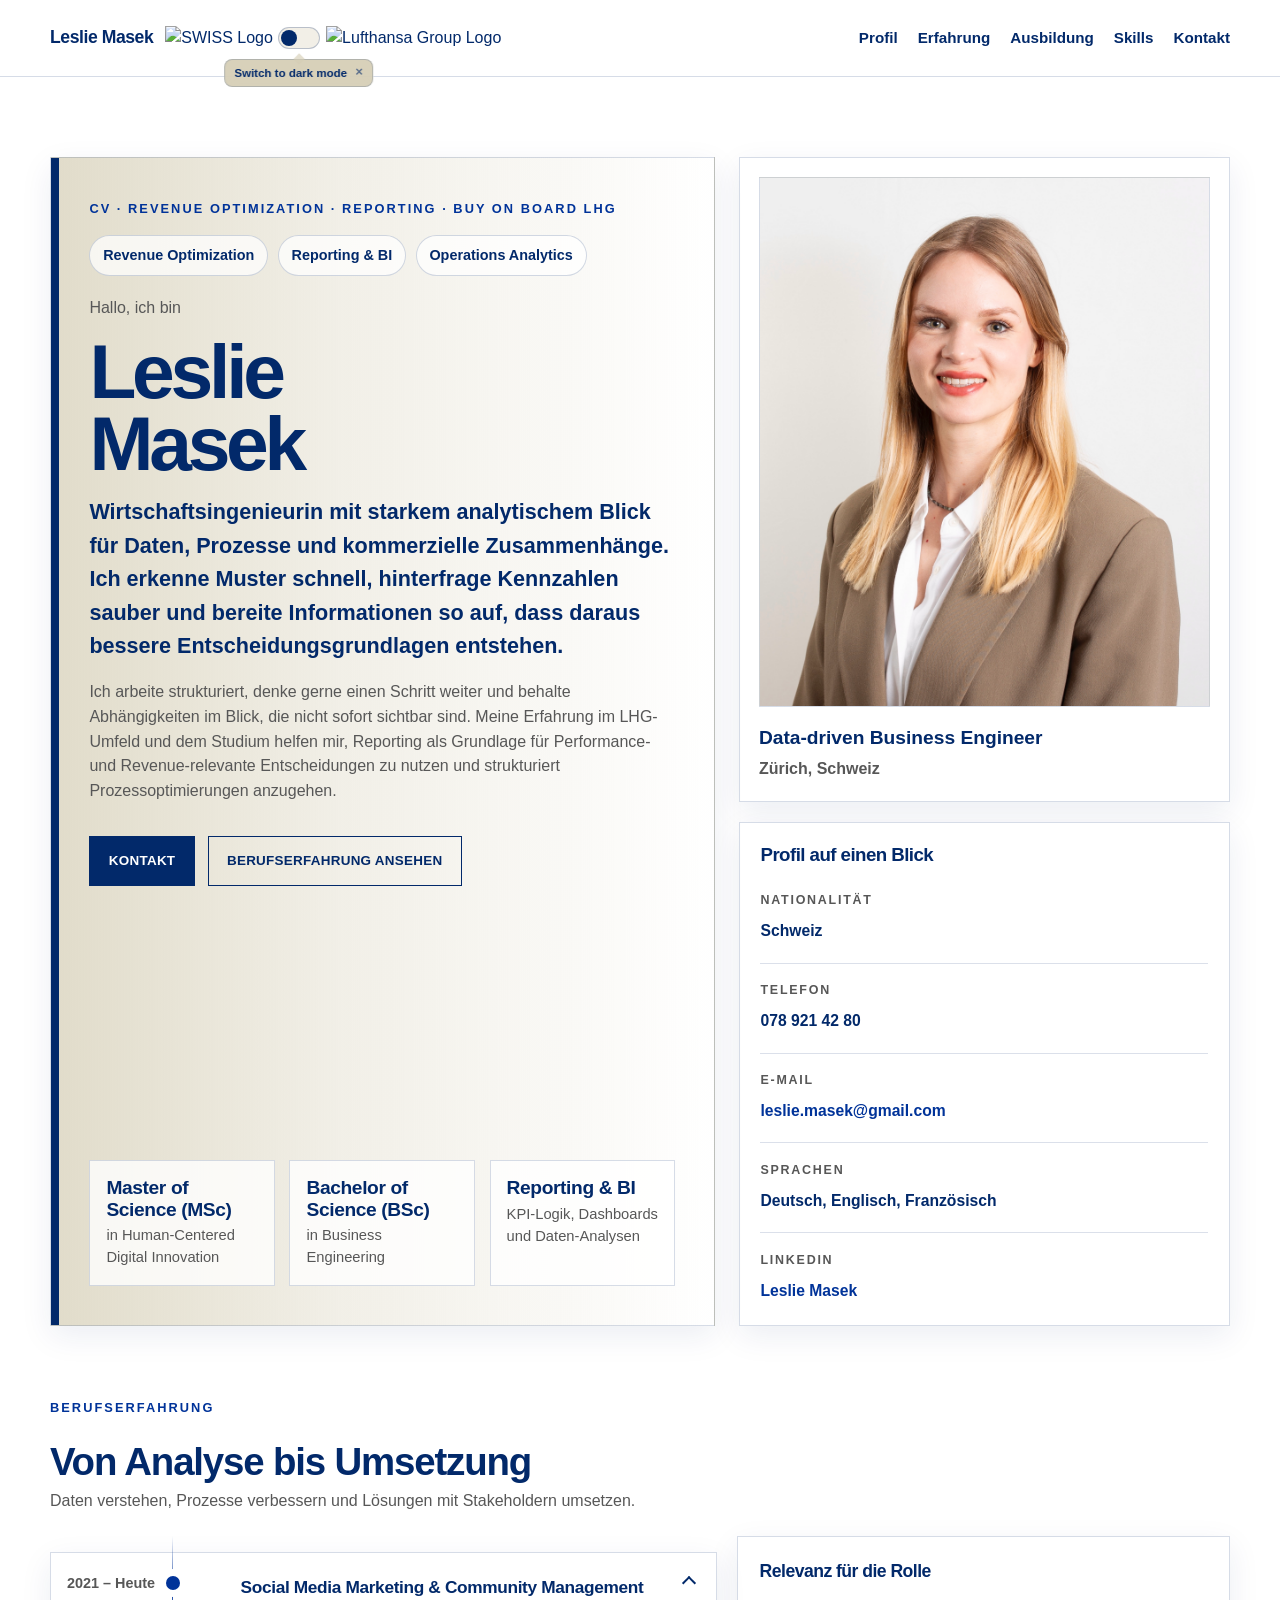
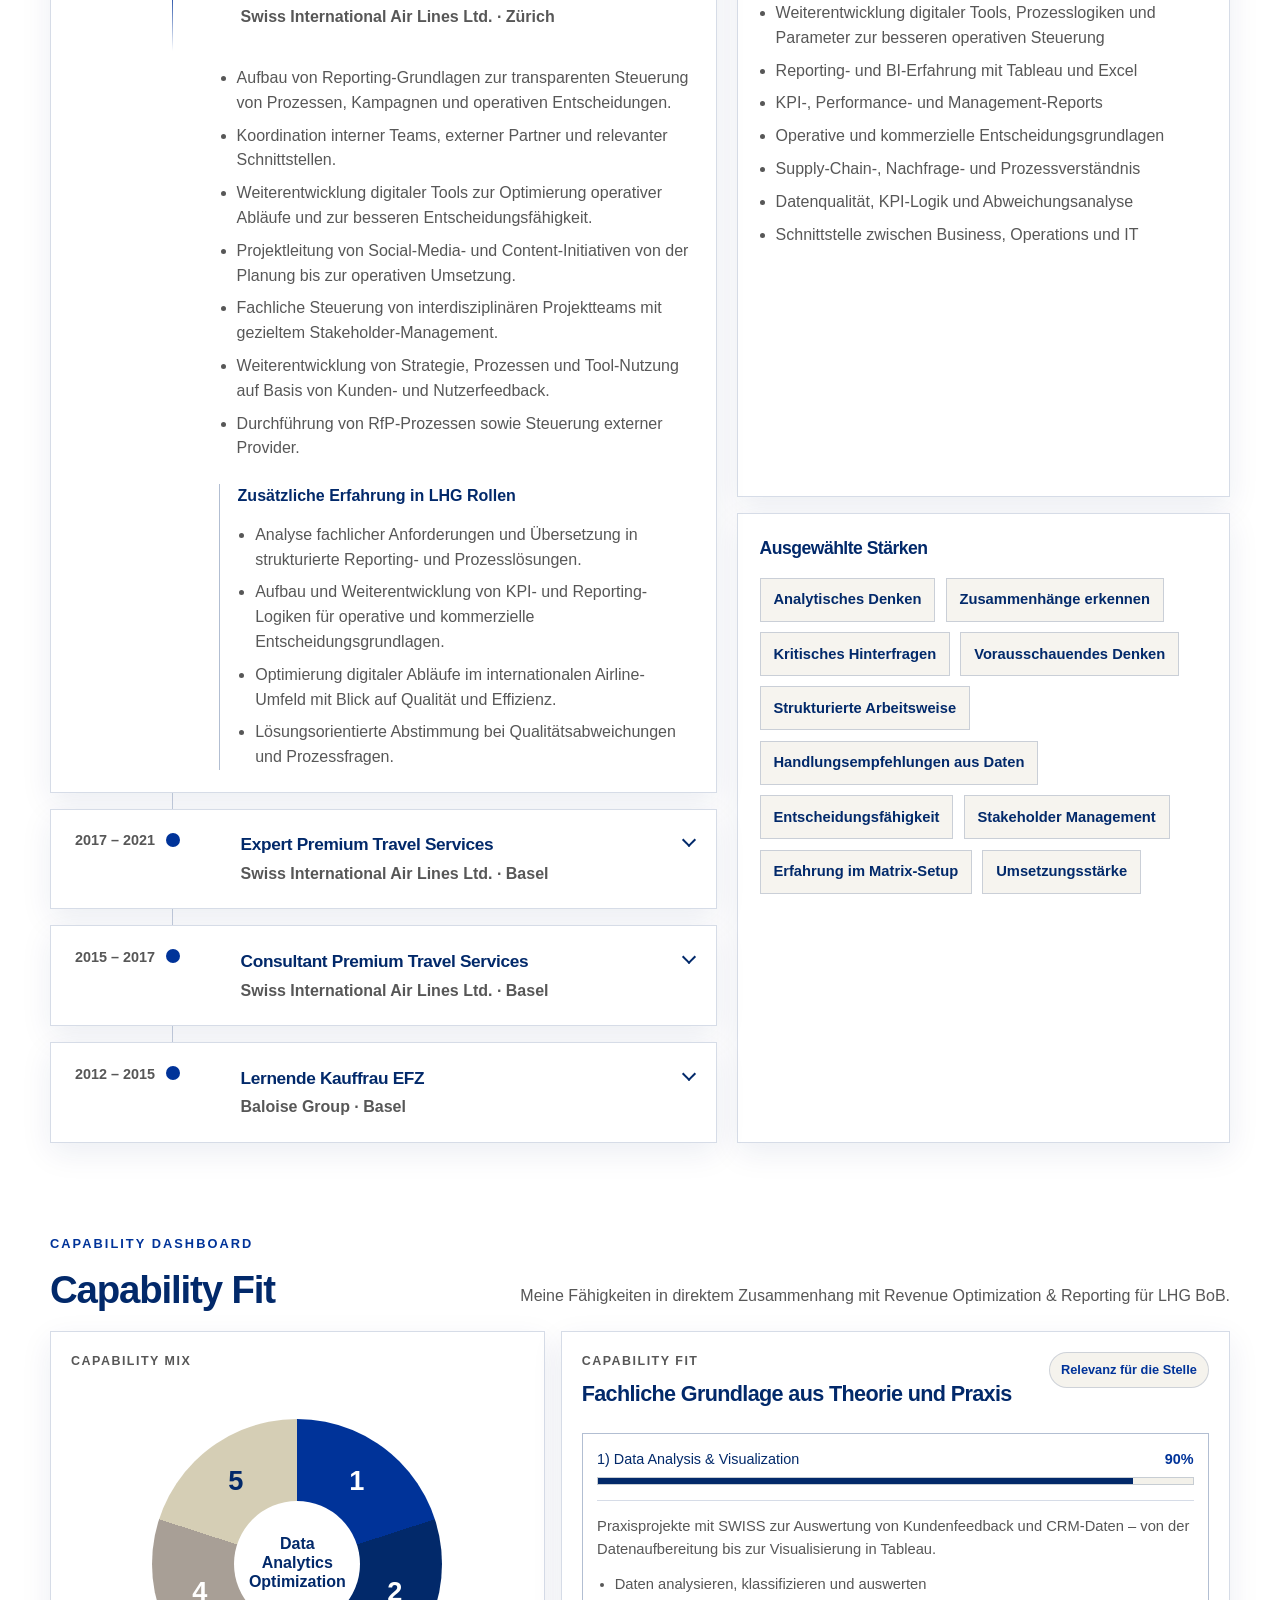
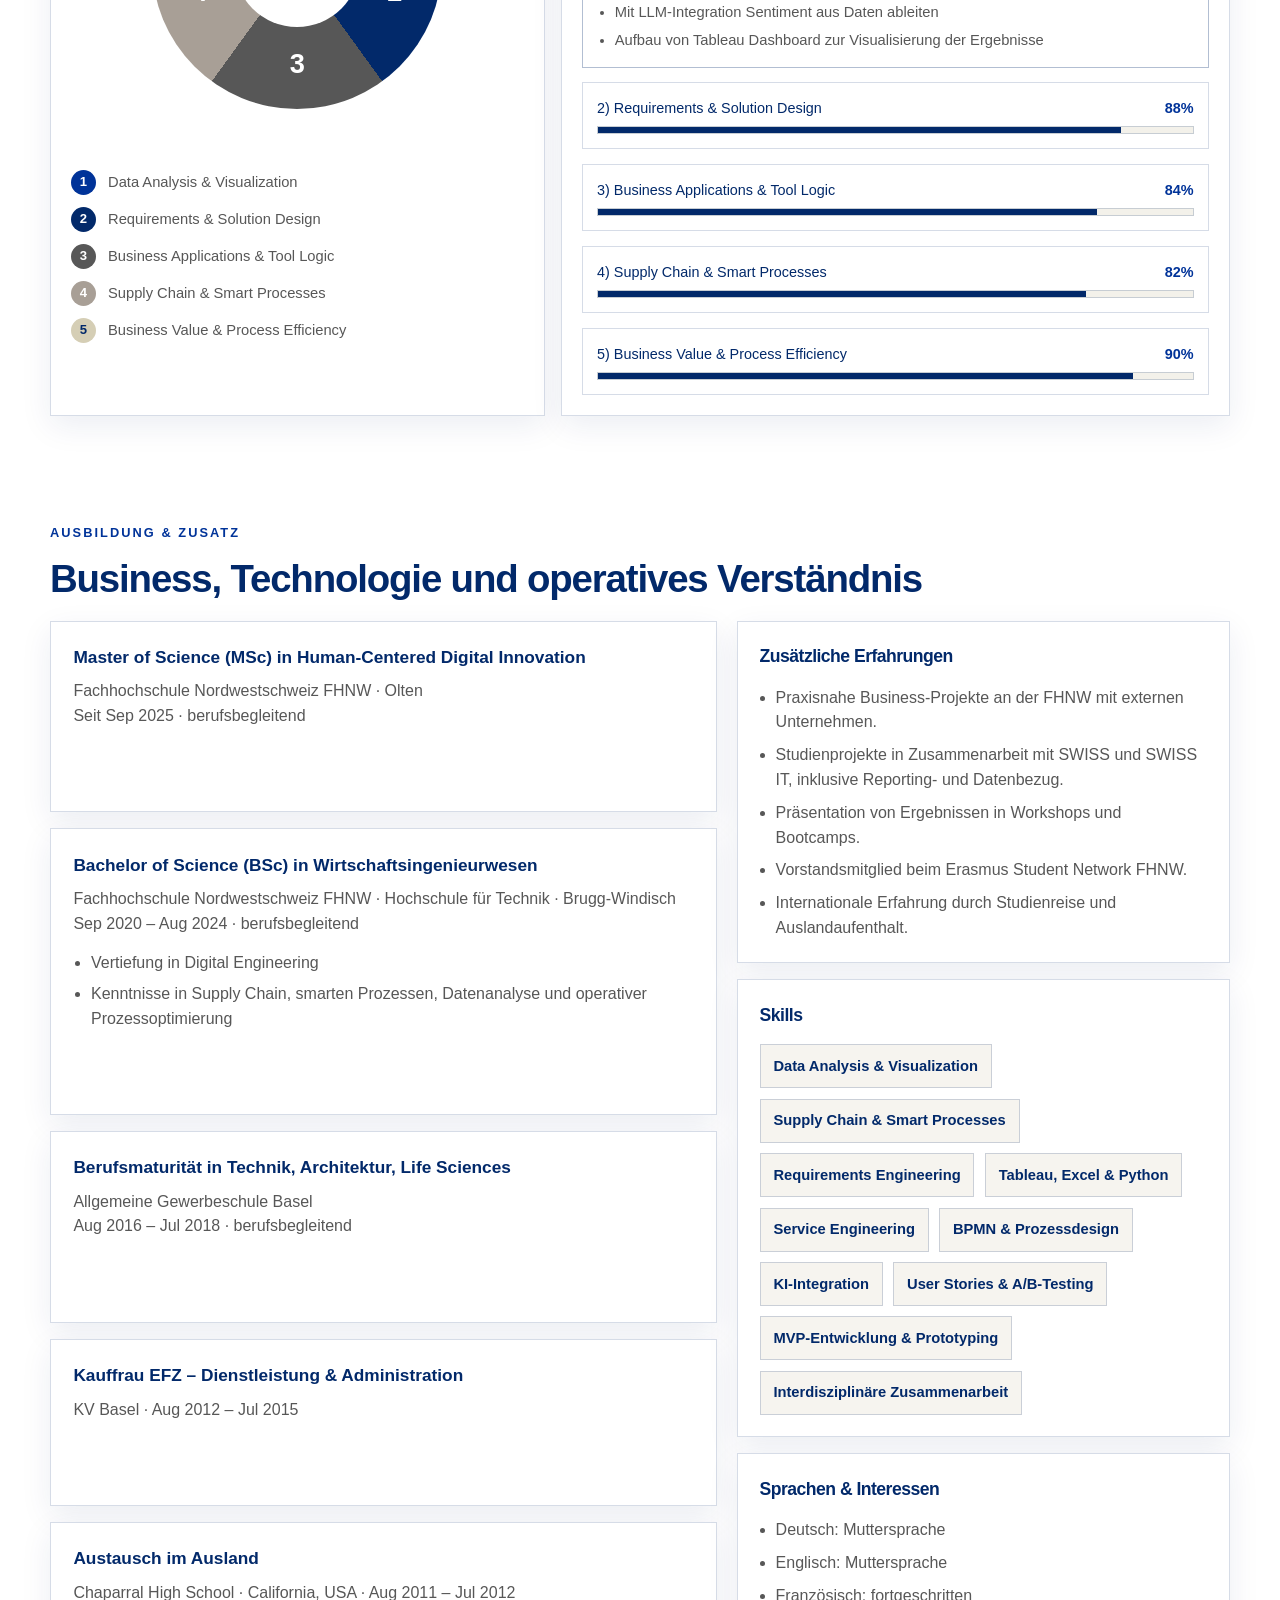
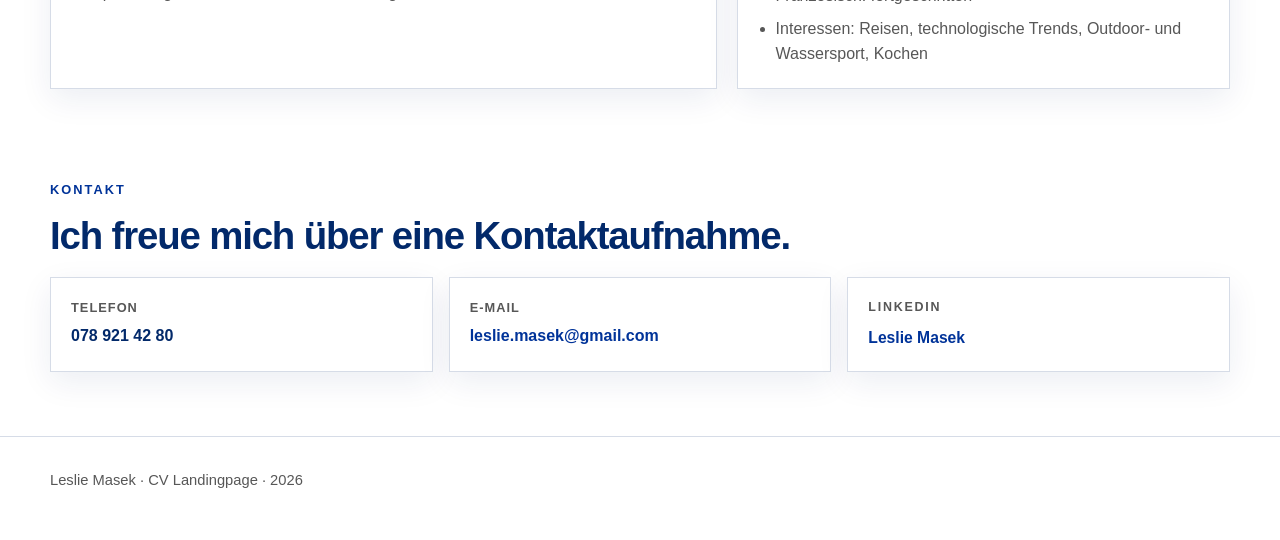
==== commit 1fe01d0e: "Change greeting from 'Hello World' to 'Goodbye World' update" ====
--- a/public/index.html
+++ b/public/index.html
@@ -3,9 +3,9 @@
 <head>
   <meta charset="UTF-8" />
   <meta name="viewport" content="width=device-width, initial-scale=1.0" />
-  <title>Leslie Masek | Digital Solutions Specialist</title>
+  <title>Leslie Masek | Revenue Optimization & Reporting</title>
   <link rel="icon" type="image/x-icon" href="icon.jpg">
-  <meta name="description" content="CV-Landingpage von Leslie Masek – mit Fokus auf digitale Initiativen, Customer Journeys, Requirements Engineering, datenbasierte Optimierung, KPI-Reviews sowie die Zusammenarbeit an der Schnittstelle von Business, UX, IT und Architektur." />
+  <meta name="description" content="CV-Landingpage von Leslie Masek – mit Fokus auf Revenue Optimization, Reporting, BI-gestützte Analyse, Supply-Chain-Verständnis und tragfähige Entscheidungsgrundlagen im Airline-Umfeld." />
   <link rel="stylesheet" href="base.css" />
   <link rel="stylesheet" href="themeswiss.css" />
   <link rel="stylesheet" href="themelhg.css" />
@@ -17,7 +17,9 @@
       <div class="brand">Leslie Masek</div>
 
       <div class="theme-switcher" aria-label="Designauswahl">
-        <span class="theme-switcher__icon theme-switcher__icon--sun">☀</span>
+    <span class="theme-switcher__logo theme-switcher__logo--swiss">
+        <img src="swisslogo.svg" alt="SWISS Logo" />
+    </span>
 
         <button
           class="theme-switcher__toggle"
@@ -26,27 +28,26 @@
           aria-label="Zwischen SWISS und Lufthansa Group Design wechseln"
           aria-pressed="false"
         >
-                    <span class="theme-switcher__track">
-                        <span class="theme-switcher__thumb"></span>
-                    </span>
+        <span class="theme-switcher__track">
+            <span class="theme-switcher__thumb"></span>
+        </span>
 
           <span class="theme-hint" id="themeHint">
-                        <span class="theme-hint__text">Switch to dark mode</span>
-                        <span class="theme-hint__close" id="themeHintClose" aria-label="Hinweis schliessen">×</span>
-                    </span>
+            <span class="theme-hint__text">Switch to dark mode</span>
+            <span class="theme-hint__close" id="themeHintClose" aria-label="Hinweis schliessen">×</span>
+        </span>
         </button>
 
-        <span class="theme-switcher__icon theme-switcher__icon--moon" aria-hidden="true">
-    ☾
-</span>
-
+        <span class="theme-switcher__logo theme-switcher__logo--lhg">
+        <img class="logo--dark" src="lhglogo.svg" alt="Lufthansa Group Logo" />
+        <img class="logo--light" src="lhglogoweiss.svg" alt="Lufthansa Group Logo" />
+    </span>
       </div>
     </div>
 
     <nav class="nav">
       <a href="#profil">Profil</a>
       <a href="#erfahrung">Erfahrung</a>
-      <a href="#capabilities">Fit</a>
       <a href="#ausbildung">Ausbildung</a>
       <a href="#skills">Skills</a>
       <a href="#kontakt">Kontakt</a>
@@ -59,23 +60,23 @@
     <div class="container hero__grid">
       <article class="card hero__main">
         <div>
-          <div class="eyebrow">CV · Digital Solutions · Customer Journeys · Business-IT</div>
+          <div class="eyebrow">CV · Revenue Optimization · Reporting · Buy on Board LHG</div>
 
           <div class="chips">
-            <span class="chip">Digitale Initiativen</span>
-            <span class="chip">Requirements & User Stories</span>
-            <span class="chip">Datenanalyse</span>
+            <span class="chip">Revenue Optimization</span>
+            <span class="chip">Reporting & BI</span>
+            <span class="chip">Operations Analytics</span>
           </div>
 
           <p class="hero__lead">Hallo, ich bin</p>
           <h1>Leslie Masek</h1>
 
           <p class="hero__subtitle">
-            Projektleiterin mit Erfahrung in der Umsetzung digitaler Initiativen, Prozessoptimierung und strukturierter Übersetzung von Business-Anforderungen in umsetzbare Lösungen.
+            Wirtschaftsingenieurin mit starkem analytischem Blick für Daten, Prozesse und kommerzielle Zusammenhänge. Ich erkenne Muster schnell, hinterfrage Kennzahlen sauber und bereite Informationen so auf, dass daraus bessere Entscheidungsgrundlagen entstehen.
           </p>
 
           <p class="hero__lead">
-            Ich verbinde langjährige Kundenschnittstellen-Erfahrung mit meinem Hintergrund im Wirtschaftsingenieurwesen, Digital Engineering und Human-Centered Digital Innovation. Ich setze digitale Initiativen um von der Anforderung bis zur Wirkung, stets mit dem Mensch im Fokus. Den Erfolg messe ich anhand von KPIs, Insights und gezielter Datenauswertung.
+            Ich arbeite strukturiert, denke gerne einen Schritt weiter und behalte Abhängigkeiten im Blick, die nicht sofort sichtbar sind. Meine Erfahrung im LHG-Umfeld und dem Studium helfen mir, Reporting als Grundlage für Performance- und Revenue-relevante Entscheidungen zu nutzen und strukturiert Prozessoptimierungen anzugehen.
           </p>
 
           <div class="hero__actions">
@@ -86,16 +87,16 @@
 
         <div class="hero__highlight">
           <div class="hero__metric">
-            <strong>Digital Product Fit</strong>
-            <span>Requirements, Journeys und digitale Optimierung</span>
+            <strong>Master of Science (MSc)</strong>
+            <span>in Human-Centered Digital Innovation</span>
           </div>
           <div class="hero__metric">
-            <strong>5+ Jahre</strong>
-            <span>Projektleitung und Stakeholder-Koordination im interdisziplinären Umfeld</span>
+            <strong>Bachelor of Science (BSc)</strong>
+            <span>in Business Engineering</span>
           </div>
           <div class="hero__metric">
-            <strong>AI & IT</strong>
-            <span>Studium mit Digital Engineering, Data und AI-Bezug</span>
+            <strong>Reporting & BI</strong>
+            <span>KPI-Logik, Dashboards und Daten-Analysen</span>
           </div>
         </div>
       </article>
@@ -105,7 +106,7 @@
           <div class="profile-image">
             <img src="Profile%20Picture%2024.jpg" alt="Portrait von Leslie Masek" />
           </div>
-          <h2 class="profile-name">Projektleiterin für digitale Initiativen</h2>
+          <h2 class="profile-name">Data-driven Business Engineer</h2>
           <p class="profile-role">Zürich, Schweiz</p>
         </section>
 
@@ -153,9 +154,9 @@
     <div class="container">
       <div class="section__header">
         <div class="eyebrow">Berufserfahrung</div>
-        <h2 class="section-title">Digitale Initiativen und Customer Touchpoints</h2>
+        <h2 class="section-title">Von Analyse bis Umsetzung</h2>
         <p class="section-intro">
-          Erfahrung an der Schnittstelle von Business und IT, digitaler Kommunikation, Tool-Verantwortung, datenbasierter Steuerung und kontinuierlicher Prozessverbesserung.
+          Daten verstehen, Prozesse verbessern und Lösungen mit Stakeholdern umsetzen.
         </p>
       </div>
 
@@ -171,33 +172,32 @@
               <div class="career-card-content">
                 <div class="career-card-head">
                   <div>
-                    <h3>Projektleiterin Social Media Marketing &amp; Community Management</h3>
+                    <h3>Social Media Marketing &amp; Community Management</h3>
                     <p>Swiss International Air Lines Ltd. · Zürich</p>
                   </div>
                   <span class="career-arrow"></span>
                 </div>
-                <p class="career-preview">Digitale Kommunikation, Tool- und Provider-Koordination, datenbasierte Optimierung von Prozessen und Entscheidungsgrundlagen.</p>
               </div>
             </summary>
 
             <div class="career-detail">
               <ul>
-                <li>Steuerung und Weiterentwicklung digitaler Kommunikations- und Service-Touchpoints für eine verbesserte Customer Journey.</li>
-                <li>Aufnahme, Strukturierung und Priorisierung von Anforderungen aus Fachbereichen sowie Übersetzung in umsetzbare Konzepte.</li>
-                <li>Konzeption und Aufbau von Reporting-Dashboards sowie KPI-Reviews als Entscheidungsgrundlagen für Stakeholder.</li>
-                <li>Analyse von Kundenfeedback zur Identifikation von Verbesserungspotenzialen entlang digitaler Customer Touchpoints.</li>
-                <li>Koordination externer Tool- und Service-Provider inklusive RfP-Prozessen und laufender Weiterentwicklung bestehender Lösungen.</li>
-                <li>Zusammenarbeit mit IT und Fachbereichen zur Klärung von Abhängigkeiten, Timings und Umsetzungsoptionen.</li>
-                <li>Testing, Implementierung und kontinuierlicher Optimierung von neuen Tools, Workflows und Prozessen.</li>
+                <li>Aufbau von Reporting-Grundlagen zur transparenten Steuerung von Prozessen, Kampagnen und operativen Entscheidungen.</li>
+                <li>Koordination interner Teams, externer Partner und relevanter Schnittstellen.</li>
+                <li>Weiterentwicklung digitaler Tools zur Optimierung operativer Abläufe und zur besseren Entscheidungsfähigkeit.</li>
+                <li>Projektleitung von Social-Media- und Content-Initiativen von der Planung bis zur operativen Umsetzung.</li>
+                <li>Fachliche Steuerung von interdisziplinären Projektteams mit gezieltem Stakeholder-Management.</li>
+                <li>Weiterentwicklung von Strategie, Prozessen und Tool-Nutzung auf Basis von Kunden- und Nutzerfeedback.</li>
+                <li>Durchführung von RfP-Prozessen sowie Steuerung externer Provider.</li>
               </ul>
 
               <div class="timeline__subrole">
-                <h4>Zusätzliche Erfahrung in LHG Rollen und Projekten</h4>
+                <h4>Zusätzliche Erfahrung in LHG Rollen</h4>
                 <ul>
-                  <li>Analyse von Business-Anforderungen und Übersetzung in strukturierte Organisations-, Prozess- und Lösungsvorschläge.</li>
-                  <li>Umsetzung von digitalen Initiativen, Reporting-Logiken und datenbasierten Entscheidungsgrundlagen im internationalen Umfeld.</li>
-                  <li>Koordination zwischen unterschiedlichen Stakeholdern bei komplexen Themen und Qualitätsfragen.</li>
-                  <li>Erarbeitung lösungsorientierter Massnahmen bei Qualitätsverlusten und Prozessbrüchen in Abstimmung mit relevanten Schnittstellen.</li>
+                  <li>Analyse fachlicher Anforderungen und Übersetzung in strukturierte Reporting- und Prozesslösungen.</li>
+                  <li>Aufbau und Weiterentwicklung von KPI- und Reporting-Logiken für operative und kommerzielle Entscheidungsgrundlagen.</li>
+                  <li>Optimierung digitaler Abläufe im internationalen Airline-Umfeld mit Blick auf Qualität und Effizienz.</li>
+                  <li>Lösungsorientierte Abstimmung bei Qualitätsabweichungen und Prozessfragen.</li>
                 </ul>
               </div>
             </div>
@@ -216,17 +216,15 @@
                   </div>
                   <span class="career-arrow"></span>
                 </div>
-                <p class="career-preview">Servicequalität, Prozessstandards, Kundenanforderungen und operative Performance im Premium-Umfeld.</p>
               </div>
             </summary>
 
             <div class="career-detail">
               <ul>
-                <li>Monitoring von Service-KPIs sowie Erstellung regelmässiger Qualitäts- und Performance-Reports.</li>
-                <li>Analyse von Kundenbedürfnissen und Servicefällen zur Verbesserung von Abläufen, Standards und Touchpoints.</li>
-                <li>Koordination interner Stakeholder und Sicherstellung einheitlicher Prozesse in einem qualitätskritischen Umfeld.</li>
-                <li>Mitwirkung an Verbesserungsinitiativen zur Steigerung von Effizienz und Kundenzufriedenheit.</li>
-                <li>Schulung und Onboarding neuer Mitarbeitender inklusive Wissensdokumentation und Prozessvermittlung.</li>
+                <li>Monitoring von Service-KPIs sowie Erstellung regelmässiger Qualitäts- und Performance-Reports als Grundlage für gezielte Verbesserungen.</li>
+                <li>Koordination interner Stakeholder und Sicherstellung einheitlicher Prozesse und Standards.</li>
+                <li>Mitwirkung an Verbesserungsinitiativen für stabilere Abläufe und hohe Servicequalität.</li>
+                <li>Schulung und Onboarding neuer Mitarbeitender inklusive Wissensdokumentation.</li>
               </ul>
             </div>
           </details>
@@ -244,15 +242,14 @@
                   </div>
                   <span class="career-arrow"></span>
                 </div>
-                <p class="career-preview">Kundenorientierung, Problemlösung und strukturierte Bearbeitung komplexer Anliegen.</p>
               </div>
             </summary>
 
             <div class="career-detail">
               <ul>
-                <li>Bearbeitung komplexer Kundenanliegen in einem dynamischen operativen Umfeld mit hoher Serviceerwartung.</li>
-                <li>Koordination von Anfragen per Telefon und E-Mail sowie Sicherstellung klarer, adressatengerechter Kommunikation.</li>
-                <li>Zusammenarbeit mit internen Teams zur Gewährleistung schneller Lösungen und hoher Servicequalität.</li>
+                <li>Bearbeitung komplexer Kundenanliegen in einem dynamischen operativen Umfeld.</li>
+                <li>Koordination von Anfragen per Telefon und E-Mail sowie Sicherstellung reibungsloser Abläufe.</li>
+                <li>Zusammenarbeit mit internen Teams zur Gewährleistung korrekter Prozesse und hoher Servicequalität.</li>
               </ul>
             </div>
           </details>
@@ -270,44 +267,45 @@
                   </div>
                   <span class="career-arrow"></span>
                 </div>
-                <p class="career-preview">Kaufmännische Grundlage in einem Versicherungsumfeld mit Einblick in verschiedene Unternehmensfunktionen.</p>
               </div>
             </summary>
 
             <div class="career-detail">
               <ul>
                 <li>Einsätze im Einkauf, Marketing, Immobilien, Buchhaltung, HR und Ausbildungszentrum.</li>
-                <li>Grundverständnis für Prozesse, Kundenorientierung und bereichsübergreifende Zusammenarbeit in der Versicherungsbranche.</li>
               </ul>
             </div>
           </details>
+
         </div>
 
         <div class="stack">
           <section class="card sidebar-card">
-            <h3>Direkter Fit zur Rolle</h3>
+            <h3>Relevanz für die Rolle</h3>
             <ul class="list-clean">
-              <li>Digitale Initiativen von der Idee über Umsetzung bis zur Optimierung begleiten.</li>
-              <li>Business-Anforderungen aufnehmen, priorisieren und in klare Konzepte, User Stories und Lösungsoptionen übersetzen.</li>
-              <li>Digitale Journeys und Prozesse kundenzentriert verbessern.</li>
-              <li>Insights und Empfehlungen als Entscheidungsgrundlage für Stakeholder aufbereiten.</li>
-              <li>Fachbereiche, IT und externe Provider strukturiert koordinieren.</li>
-              <li>Solide Wissensgrundlage in AI- und IT-Systemen sowie agiler Arbeitsweise.</li>
+              <li>Weiterentwicklung digitaler Tools, Prozesslogiken und Parameter zur besseren operativen Steuerung</li>
+              <li>Reporting- und BI-Erfahrung mit Tableau und Excel</li>
+              <li>KPI-, Performance- und Management-Reports</li>
+              <li>Operative und kommerzielle Entscheidungsgrundlagen</li>
+              <li>Supply-Chain-, Nachfrage- und Prozessverständnis</li>
+              <li>Datenqualität, KPI-Logik und Abweichungsanalyse</li>
+              <li>Schnittstelle zwischen Business, Operations und IT</li>
             </ul>
           </section>
 
           <section class="card sidebar-card">
             <h3>Ausgewählte Stärken</h3>
             <div class="skill-tags">
-              <span class="skill-tag">Strukturierte Problemlösung</span>
-              <span class="skill-tag">Hohen Drive und Eigeninitiative</span>
               <span class="skill-tag">Analytisches Denken</span>
-              <span class="skill-tag">Klare Kommunikation</span>
-              <span class="skill-tag">Qualitätsbewusstsein</span>
-              <span class="skill-tag">Kundenorientierung</span>
-              <span class="skill-tag">Schnittstellenkompetenz</span>
-              <span class="skill-tag">Klarer Fokus auch in fordernden Situationen</span>
-              <span class="skill-tag">Anpassungsfähigkeit</span>
+              <span class="skill-tag">Zusammenhänge erkennen</span>
+              <span class="skill-tag">Kritisches Hinterfragen</span>
+              <span class="skill-tag">Vorausschauendes Denken</span>
+              <span class="skill-tag">Strukturierte Arbeitsweise</span>
+              <span class="skill-tag">Handlungsempfehlungen aus Daten</span>
+              <span class="skill-tag">Entscheidungsfähigkeit</span>
+              <span class="skill-tag">Stakeholder Management</span>
+              <span class="skill-tag">Erfahrung im Matrix-Setup</span>
+              <span class="skill-tag">Umsetzungsstärke</span>
             </div>
           </section>
         </div>
@@ -319,11 +317,11 @@
     <div class="container">
       <div class="section__header">
         <div>
-          <div class="eyebrow">Digital Capability Dashboard</div>
-          <h2 class="section-title">Kompetenzprofil für Digital Solutions</h2>
+          <div class="eyebrow">Capability Dashboard</div>
+          <h2 class="section-title">Capability Fit</h2>
         </div>
         <p class="section-intro">
-          Meine relevanten Kompetenzen aus Praxis, Studium und Projekterfahrung.
+          Meine Fähigkeiten in direktem Zusammenhang mit Revenue Optimization & Reporting für LHG BoB.
         </p>
       </div>
 
@@ -333,7 +331,7 @@
 
           <div class="donut-wrap">
             <div class="donut-chart" aria-label="Capability Mix">
-              <span class="donut-center">Digital<br>Product<br>Fit</span>
+              <span class="donut-center">Data<br>Analytics<br>Optimization</span>
 
               <button class="donut-segment donut-segment--process" type="button">1</button>
               <button class="donut-segment donut-segment--data" type="button">2</button>
@@ -344,11 +342,11 @@
           </div>
 
           <div class="donut-legend">
-            <span><i>1</i> Digitale Initiativen</span>
-            <span><i>2</i> Customer Journey & Communication</span>
-            <span><i>3</i> Data, KPI & Insights</span>
-            <span><i>4</i> Requirements & Solution Design</span>
-            <span><i>5</i> AI, IT & Stakeholder Alignment</span>
+            <span><i>1</i> Data Analysis & Visualization</span>
+            <span><i>2</i> Requirements & Solution Design</span>
+            <span><i>3</i> Business Applications & Tool Logic</span>
+            <span><i>4</i> Supply Chain & Smart Processes</span>
+            <span><i>5</i> Business Value & Process Efficiency</span>
           </div>
         </article>
 
@@ -356,28 +354,31 @@
           <div class="dashboard-main__top">
             <div>
               <span class="dashboard-label">Capability Fit</span>
-              <strong>Business-IT Wissensgrundlage</strong>
-            </div>
-            <span class="dashboard-status">Relevanz für die Rolle in %</span>
+              <strong>Fachliche Grundlage aus Theorie und Praxis</strong>
+            </div>
+            <span class="dashboard-status">Relevanz für die Stelle</span>
           </div>
 
           <div class="dashboard-accordion">
             <details class="dashboard-bar-item" open>
               <summary>
                 <div class="dashboard-bar__head">
-                  <span>1) Digitale Initiativen</span>
+                  <span>1) Data Analysis & Visualization</span>
                   <strong>90%</strong>
                 </div>
                 <div class="dashboard-bar__track">
                   <span style="width: 90%"></span>
                 </div>
               </summary>
+
               <div class="dashboard-bar__detail">
-                <p>Dig. Projekte & Transformation, Dig. Business Processes, Service Engineering, Business Applications, praktische Tool- und Provider-Verantwortung.</p>
+                <p>
+                  Praxisprojekte mit SWISS zur Auswertung von Kundenfeedback und CRM-Daten – von der Datenaufbereitung bis zur Visualisierung in Tableau.
+                </p>
                 <ul>
-                  <li>Digitale Initiativen strukturieren, priorisieren und bis zur Umsetzung begleiten</li>
-                  <li>Implementierung neuer Chat-Services zur Verbesserung der Customer Journey</li>
-                  <li>Komplexe Themen mit Struktur und klarem Nutzerfokus vorantreiben</li>
+                  <li>Daten analysieren, klassifizieren und auswerten</li>
+                  <li>Mit LLM-Integration Sentiment aus Daten ableiten</li>
+                  <li>Aufbau von Tableau Dashboard zur Visualisierung der Ergebnisse</li>
                 </ul>
               </div>
             </details>
@@ -385,19 +386,22 @@
             <details class="dashboard-bar-item">
               <summary>
                 <div class="dashboard-bar__head">
-                  <span>2) Customer Journey & Digital Communication</span>
-                  <strong>92%</strong>
+                  <span>2) Requirements & Solution Design</span>
+                  <strong>88%</strong>
                 </div>
                 <div class="dashboard-bar__track">
-                  <span style="width: 92%"></span>
+                  <span style="width: 88%"></span>
                 </div>
               </summary>
+
               <div class="dashboard-bar__detail">
-                <p>Mehrjährige Erfahrung in digitaler Kommunikation, Community Management, Kundenfeedback, Servicequalität und Touchpoint-Optimierung.</p>
+                <p>
+                  Erfahrung mit Interviews, User Stories, A/B-Tests und MVP-Entwicklung, um Anforderungen zu verstehen und in nachhaltige Lösungen zu übersetzen.
+                </p>
                 <ul>
-                  <li>Kundenanforderungen verstehen und in konkrete Verbesserungen übersetzen</li>
-                  <li>Digitale Touchpoints mit Blick auf Conversion, Servicequalität und Effizienz weiterentwickeln</li>
-                  <li>Kommunikation klar, adressatengerecht und kundenorientiert gestalten</li>
+                  <li>Nutzer- und Business-Anforderungen strukturiert aufnehmen</li>
+                  <li>Anforderungen in Daten-, Reporting- und Tool-Konzepte übersetzen</li>
+                  <li>Lösungen früh validieren und pragmatisch weiterentwickeln</li>
                 </ul>
               </div>
             </details>
@@ -405,19 +409,22 @@
             <details class="dashboard-bar-item">
               <summary>
                 <div class="dashboard-bar__head">
-                  <span>3) Data, KPI & Insights</span>
-                  <strong>88%</strong>
+                  <span>3) Business Applications & Tool Logic</span>
+                  <strong>84%</strong>
                 </div>
                 <div class="dashboard-bar__track">
-                  <span style="width: 88%"></span>
+                  <span style="width: 84%"></span>
                 </div>
               </summary>
+
               <div class="dashboard-bar__detail">
-                <p>Dashboard-Creation, Datenklassifizierung und Bereinigung, Mastering Data & Applied Neural Networks, KPI- und Reporting-Strukturen.</p>
+                <p>
+                  Verständnis für Business Applications, Datenflüsse und Tool-Logiken.
+                </p>
                 <ul>
-                  <li>Daten analysieren, strukturieren und für Stakeholder verständlich aufbereiten</li>
-                  <li>KPI-Reviews, Insights und Empfehlungen für datenbasierte Entscheidungen erstellen</li>
-                  <li>Verbesserungspotenziale an digitalen Touchpoints systematisch identifizieren</li>
+                  <li>Applikationslogik, Prozesse und Datenflüsse zusammenbringen</li>
+                  <li>Technische Abläufe verstehen und für neue Konzepte nutzbar machen</li>
+                  <li>Tool- und Parameterlogiken für operative Steuerung mitdenken</li>
                 </ul>
               </div>
             </details>
@@ -425,19 +432,22 @@
             <details class="dashboard-bar-item">
               <summary>
                 <div class="dashboard-bar__head">
-                  <span>4) Requirements & Solution Design</span>
-                  <strong>90%</strong>
+                  <span>4) Supply Chain & Smart Processes</span>
+                  <strong>82%</strong>
                 </div>
                 <div class="dashboard-bar__track">
-                  <span style="width: 90%"></span>
+                  <span style="width: 82%"></span>
                 </div>
               </summary>
+
               <div class="dashboard-bar__detail">
-                <p>Requirements Engineering, Dig. Produkte, Digitale Geschäftsmodelle, E-Business, Business Applications.</p>
+                <p>
+                  Grundlagen aus Wirtschaftsingenieurwesen, Supply Chain, Produktionsumfeld und Smart Factory als Basis für Planungs- und Optimierungslogiken.
+                </p>
                 <ul>
-                  <li>Anforderungen aufnehmen, strukturieren, priorisieren</li>
-                  <li>Requirements anhand von User Stories aufbereiten und mit technischen Möglichkeiten verbinden</li>
-                  <li>Lösungsoptionen auswerten und entscheidungsfähig machen</li>
+                  <li>Nachfrage und Prozessabhängigkeiten erkennen</li>
+                  <li>Technische und operative Abläufe strukturiert analysieren</li>
+                  <li>Smarte Prozesse als Hebel für Effizienz und Qualität verstehen</li>
                 </ul>
               </div>
             </details>
@@ -445,19 +455,22 @@
             <details class="dashboard-bar-item">
               <summary>
                 <div class="dashboard-bar__head">
-                  <span>5) AI, IT & Stakeholder Alignment</span>
-                  <strong>82%</strong>
+                  <span>5) Business Value & Process Efficiency</span>
+                  <strong>90%</strong>
                 </div>
                 <div class="dashboard-bar__track">
-                  <span style="width: 82%"></span>
+                  <span style="width: 90%"></span>
                 </div>
               </summary>
+
               <div class="dashboard-bar__detail">
-                <p>Dig. Technologien & Software Applications, Programmieren, Web-/Netzwerktechnologien, Mastering Data & Applied Neural Networks, Provider Management & Communication.</p>
+                <p>
+                  Verständnis dafür, wie digitale Lösungen, Prozesse und Daten messbaren Business Value schaffen können.
+                </p>
                 <ul>
-                  <li>Gutes technisches Verständnis für AI, IT-Systeme und Applikationslogiken</li>
-                  <li>Erkennung von Verbesserungspotenzial und Verknüpfung mit innovativen digitalen Lösungen</li>
-                  <li>Einsatz von AI zur vereinfachten Datenaufbereitung, -bereinigung und -analyse</li>
+                  <li>Nutzen, Aufwand und Wirkung von Lösungen einordnen</li>
+                  <li>Leanere Prozesse und Einsparpotenziale erkennen</li>
+                  <li>Effizienz, Umsatzpotenzial und Umsetzbarkeit zusammendenken</li>
                 </ul>
               </div>
             </details>
@@ -472,7 +485,7 @@
       <div class="section__header">
         <div>
           <div class="eyebrow">Ausbildung & Zusatz</div>
-          <h2 class="section-title">Fundiertes Profil aus Business, Technologie und Praxis</h2>
+          <h2 class="section-title">Business, Technologie und operatives Verständnis</h2>
         </div>
       </div>
 
@@ -482,17 +495,15 @@
             <h3>Master of Science (MSc) in Human-Centered Digital Innovation</h3>
             <p>Fachhochschule Nordwestschweiz FHNW · Olten</p>
             <p>Seit Sep 2025 · berufsbegleitend</p>
-            <ul>
-              <li>Nutzerzentrierte digitale Innovation, digitale Transformation, AI-/Data-Themen und Gestaltung digitaler Lösungen.</li>
-            </ul>
           </article>
 
           <article class="card content-card">
             <h3>Bachelor of Science (BSc) in Wirtschaftsingenieurwesen</h3>
-            <p>Fachhochschule Nordwestschweiz FHNW · Brugg-Windisch</p>
+            <p>Fachhochschule Nordwestschweiz FHNW · Hochschule für Technik · Brugg-Windisch</p>
             <p>Sep 2020 – Aug 2024 · berufsbegleitend</p>
             <ul>
               <li>Vertiefung in Digital Engineering</li>
+              <li>Kenntnisse in Supply Chain, smarten Prozessen, Datenanalyse und operativer Prozessoptimierung</li>
             </ul>
           </article>
 
@@ -517,9 +528,9 @@
           <section class="card sidebar-card">
             <h3>Zusätzliche Erfahrungen</h3>
             <ul class="list-clean">
-              <li>Diverse Praxis-Projekte an der FHNW mit externen Unternehmen.</li>
-              <li>Zwei Projekte in Zusammenarbeit mit SWISS und SWISS IT.</li>
-              <li>Präsentation von Ergebnissen in Management Workshops und Bootcamps.</li>
+              <li>Praxisnahe Business-Projekte an der FHNW mit externen Unternehmen.</li>
+              <li>Studienprojekte in Zusammenarbeit mit SWISS und SWISS IT, inklusive Reporting- und Datenbezug.</li>
+              <li>Präsentation von Ergebnissen in Workshops und Bootcamps.</li>
               <li>Vorstandsmitglied beim Erasmus Student Network FHNW.</li>
               <li>Internationale Erfahrung durch Studienreise und Auslandaufenthalt.</li>
             </ul>
@@ -528,16 +539,16 @@
           <section class="card sidebar-card" id="skills">
             <h3>Skills</h3>
             <div class="skill-tags">
-              <span class="skill-tag">Customer Journey Design</span>
+              <span class="skill-tag">Data Analysis & Visualization</span>
+              <span class="skill-tag">Supply Chain & Smart Processes</span>
               <span class="skill-tag">Requirements Engineering</span>
-              <span class="skill-tag">User Stories</span>
-              <span class="skill-tag">KPI Reviews & Reporting</span>
-              <span class="skill-tag">Data Analysis</span>
-              <span class="skill-tag">Business-IT-Übersetzung</span>
-              <span class="skill-tag">Stakeholder Management</span>
-              <span class="skill-tag">Provider Management</span>
-              <span class="skill-tag">Agile Zusammenarbeit</span>
-              <span class="skill-tag">Prozessoptimierung</span>
+              <span class="skill-tag">Tableau, Excel & Python</span>
+              <span class="skill-tag">Service Engineering</span>
+              <span class="skill-tag">BPMN & Prozessdesign</span>
+              <span class="skill-tag">KI-Integration</span>
+              <span class="skill-tag">User Stories & A/B-Testing</span>
+              <span class="skill-tag">MVP-Entwicklung & Prototyping</span>
+              <span class="skill-tag">Interdisziplinäre Zusammenarbeit</span>
             </div>
           </section>
 
@@ -591,9 +602,9 @@
 </main>
 
 <footer class="footer">
-  <div class="container">Leslie Masek · CV Landingpage · Digital Solutions Specialist · 2026</div>
+  <div class="container">Leslie Masek · CV Landingpage · 2026</div>
 </footer>
 
 <script src="toggle.js"></script>
 </body>
-</html>+</html>
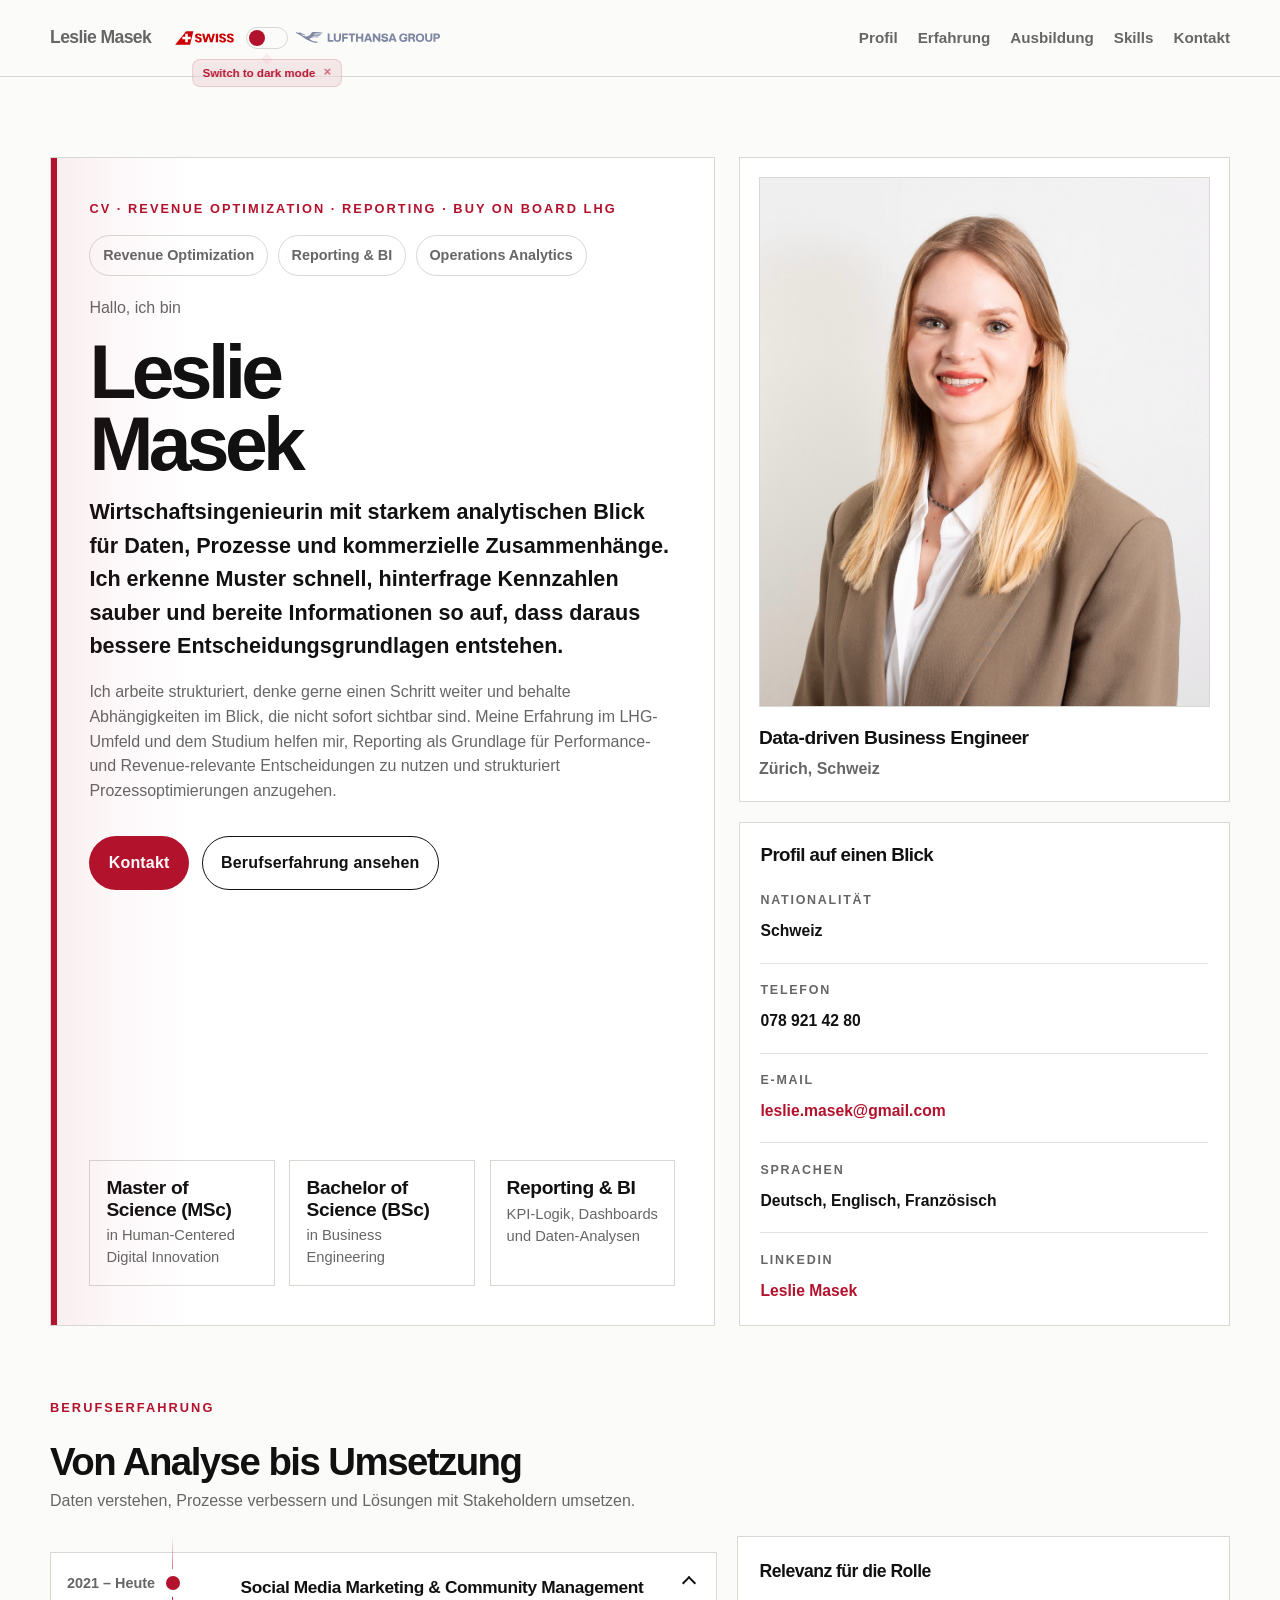
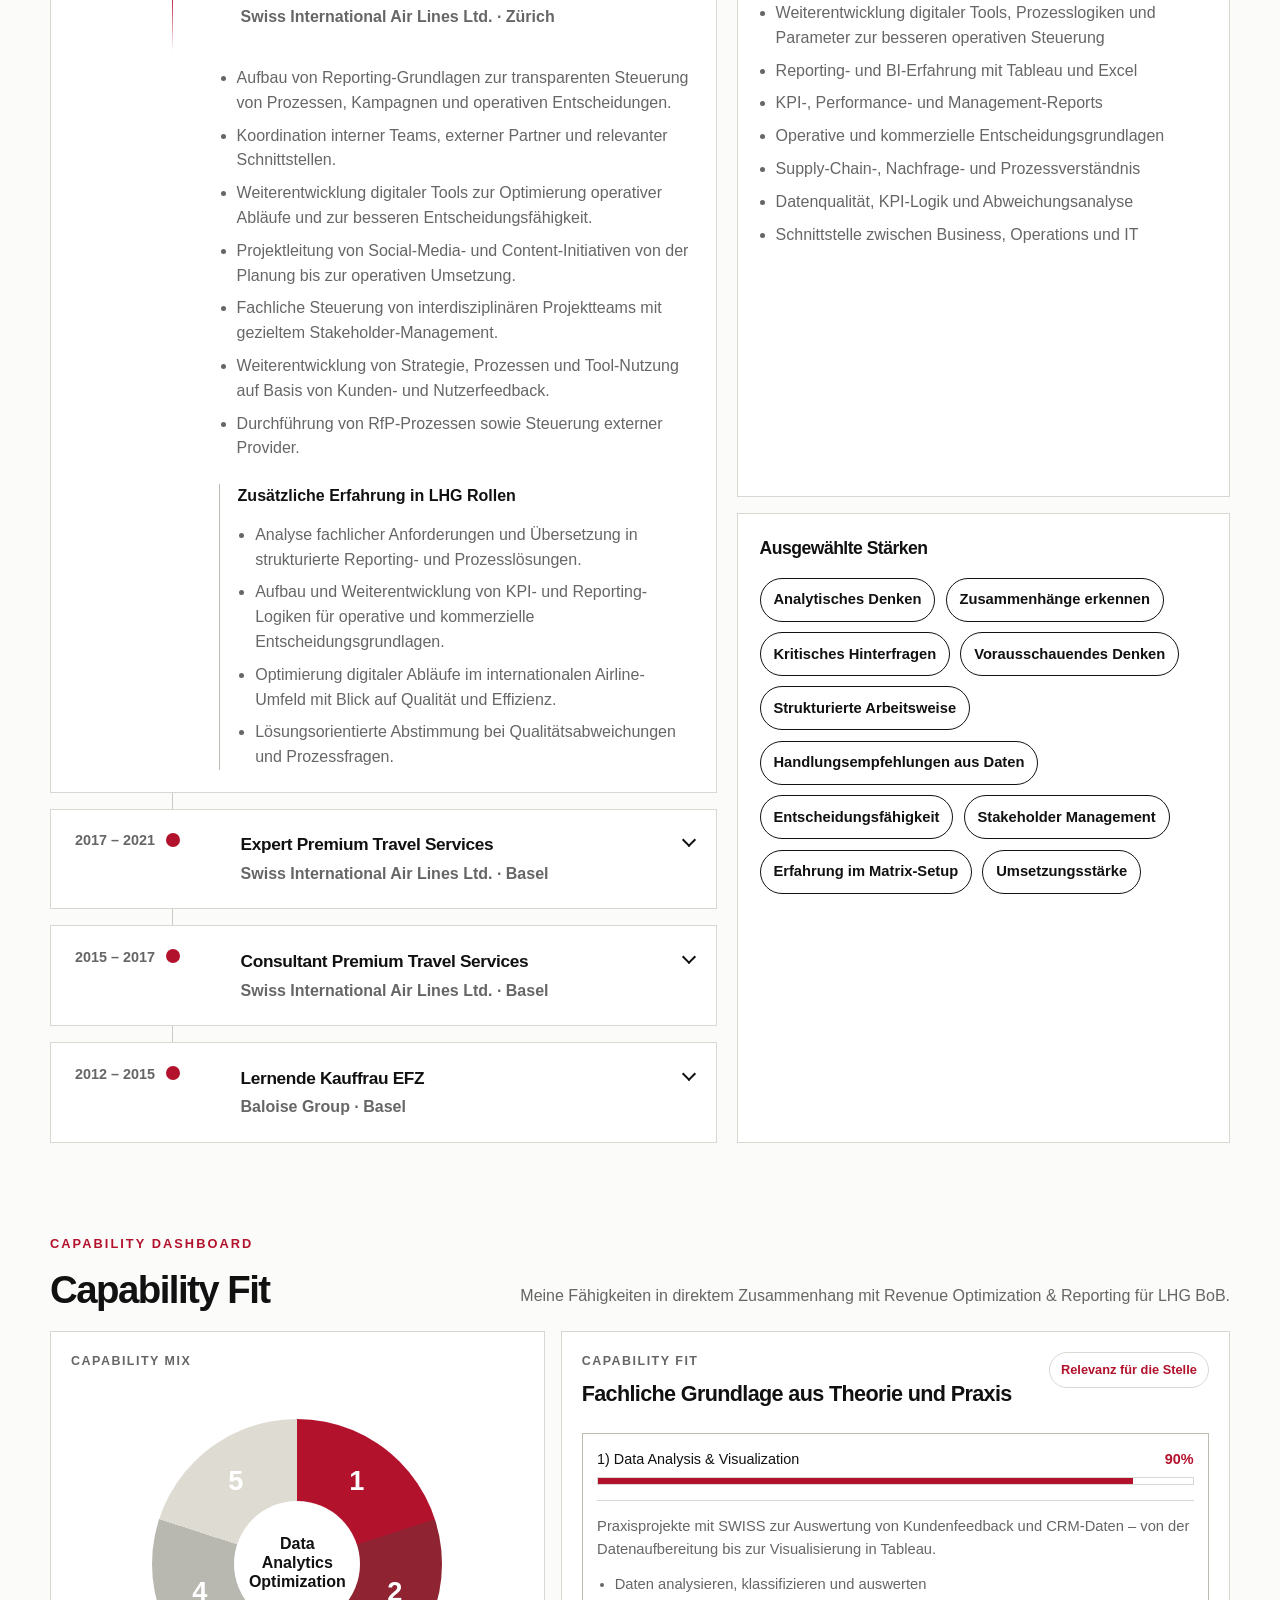
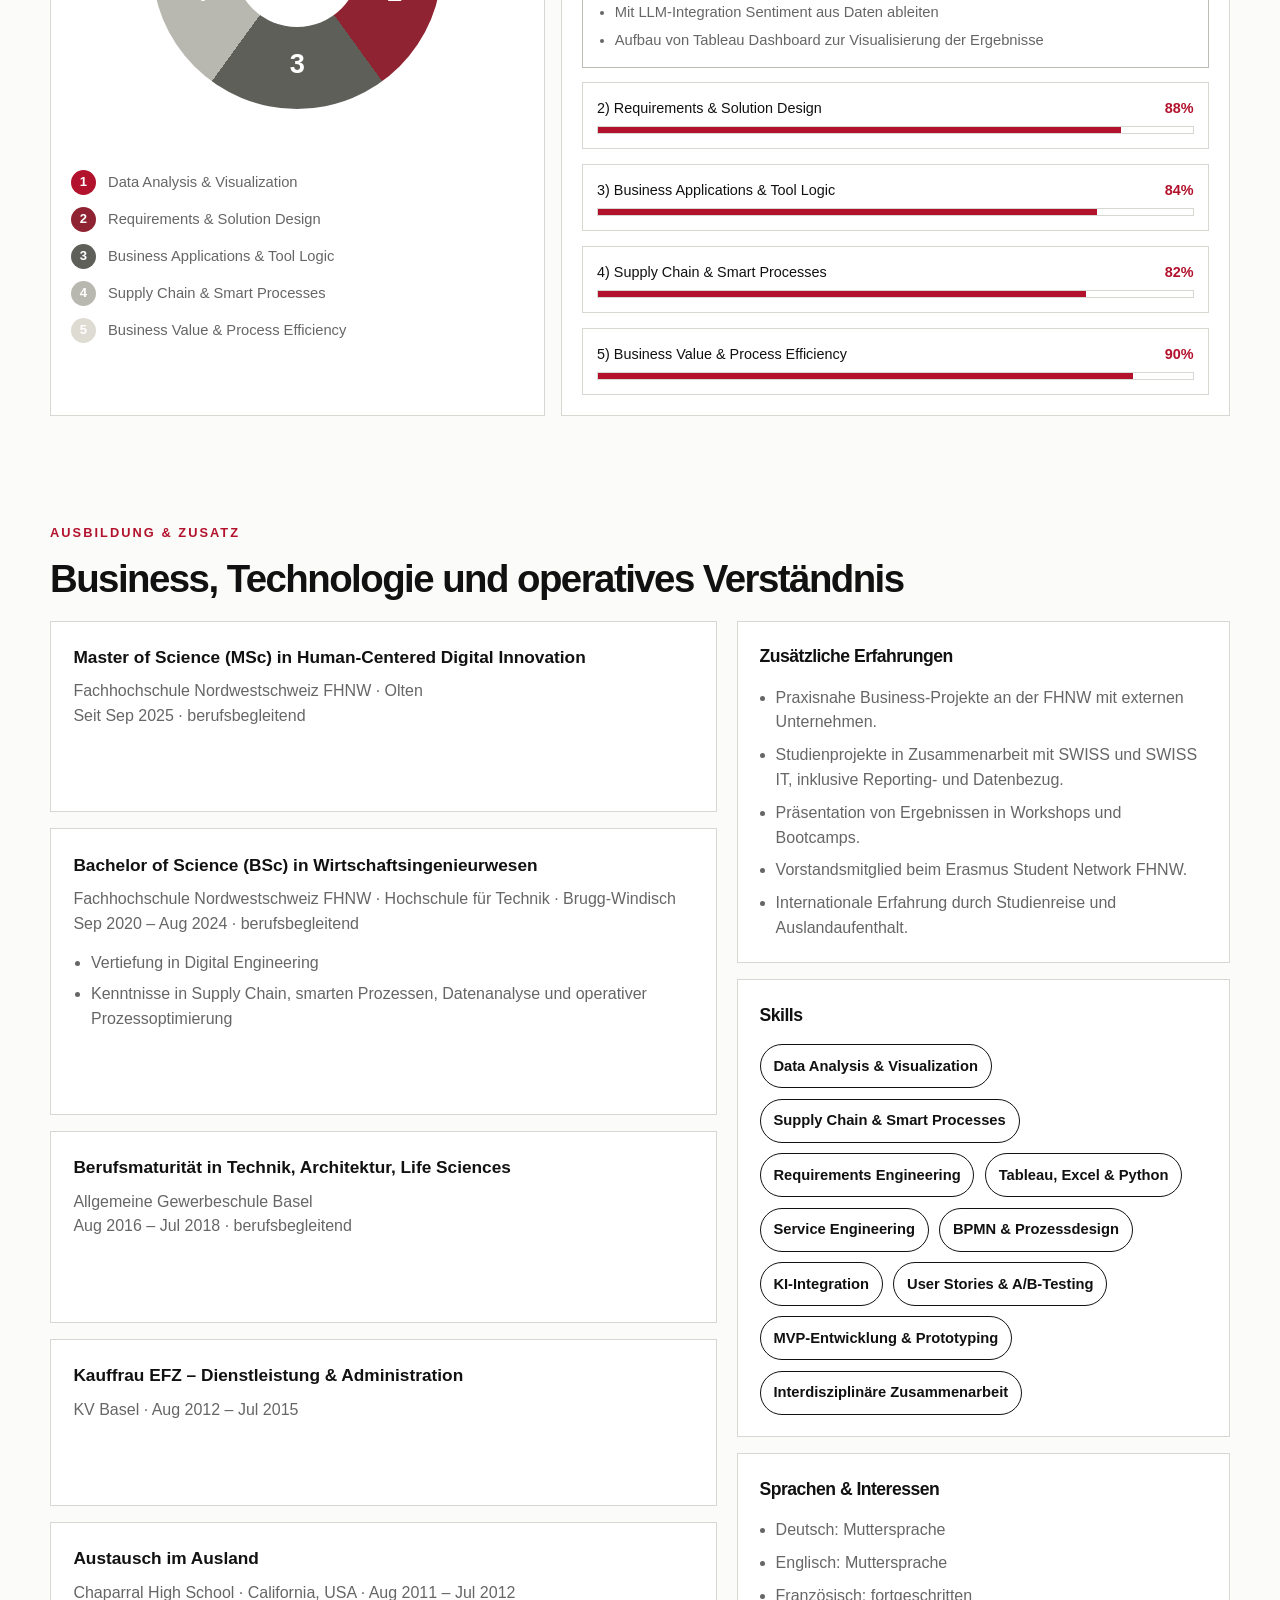
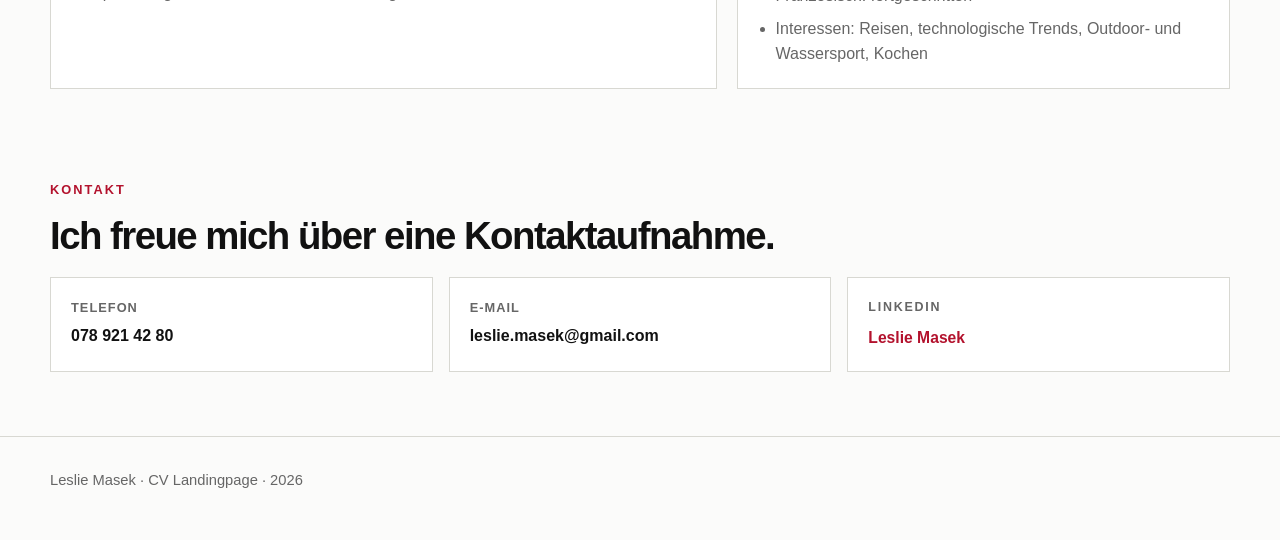
==== commit 1ccb2c1c: "Starkem - starken" ====
--- a/public/index.html
+++ b/public/index.html
@@ -72,7 +72,7 @@
           <h1>Leslie Masek</h1>
 
           <p class="hero__subtitle">
-            Wirtschaftsingenieurin mit starkem analytischem Blick für Daten, Prozesse und kommerzielle Zusammenhänge. Ich erkenne Muster schnell, hinterfrage Kennzahlen sauber und bereite Informationen so auf, dass daraus bessere Entscheidungsgrundlagen entstehen.
+            Wirtschaftsingenieurin mit starkem analytischen Blick für Daten, Prozesse und kommerzielle Zusammenhänge. Ich erkenne Muster schnell, hinterfrage Kennzahlen sauber und bereite Informationen so auf, dass daraus bessere Entscheidungsgrundlagen entstehen.
           </p>
 
           <p class="hero__lead">
--- a/public/base.css
+++ b/public/base.css
@@ -56,35 +56,34 @@
 .theme-switcher {
     display: inline-flex;
     align-items: center;
-    gap: 0.35rem;
+    gap: 0.65rem;
     position: relative;
 }
 
-.theme-switcher__icon {
+.theme-switcher__logo {
     display: inline-flex;
     align-items: center;
     justify-content: center;
     flex: 0 0 auto;
-    width: 22px;
+    line-height: 1;
+    height: auto;
+}
+
+.theme-switcher__logo img {
+    display: block;
+    width: auto;
+    max-width: none;
+    max-height: none;
+    height: auto;
+}
+
+.theme-switcher__logo--swiss img {
     height: 22px;
-    font-size: 1rem;
-    line-height: 1;
-    opacity: 0.45;
-    color: var(--primary);
-    transition: opacity 0.2s ease, color 0.2s ease, transform 0.2s ease;
-}
-
-body.themeswiss .theme-switcher__icon--sun {
-    opacity: 1;
-    transform: scale(1.08);
-}
-
-body.themelhg .theme-switcher__icon--moon {
-    opacity: 1;
-    transform: scale(1.08);
-}
-
-
+}
+
+.theme-switcher__logo--lhg img {
+    height: 11px;
+}
 
 .theme-switcher__toggle {
     appearance: none;
--- a/public/themeswiss.css
+++ b/public/themeswiss.css
@@ -1,511 +1,370 @@
-/* =========================================================
-   Zurich Theme – Light Mode
-   Datei: themezurich-light.css
-   Kompatibel mit body.themezurich-light und bestehendem body.themeswiss
-   ========================================================= */
-
-body.themezurich-light,
-body.themeswiss {
-    --zurich-blue: #003399;
-    --zurich-blue-solid: #02296a;
-    --zurich-sand-stone: #d5ceb5;
-    --zurich-dark-stone: #a89f96;
-    --zurich-caption-gray: #575757;
-    --zurich-white: #ffffff;
-
-    --bg: #ffffff;
-    --surface: #ffffff;
-    --surface-soft: #f4f1e6;
-
-    --text: var(--zurich-blue-solid);
-    --muted: #575757;
-
-    --border: rgba(2, 41, 106, 0.16);
-    --border-strong: rgba(2, 41, 106, 0.30);
-
-    --primary: var(--zurich-blue);
-    --primary-dark: var(--zurich-blue-solid);
-    --accent: var(--zurich-blue-solid);
-
-    --shadow: 0 10px 30px rgba(2, 41, 106, 0.08);
-    --radius-lg: 0px;
-    --radius-md: 0px;
-    --radius-sm: 0px;
-    --profile-radius: 0px;
-
-    background: var(--bg);
-    color: var(--text);
-    font-family: Frutiger, "Frutiger LT Std", "Segoe UI", Roboto, Helvetica, Arial, sans-serif;
-}
-
-body.themezurich-light .site-header,
-body.themeswiss .site-header {
-    background: rgba(255, 255, 255, 0.96);
-    backdrop-filter: blur(10px);
-    border-bottom: 1px solid var(--border);
-}
-
-body.themezurich-light .brand,
-body.themeswiss .brand {
-    color: var(--zurich-blue-solid);
-    font-weight: 800;
-    letter-spacing: -0.025em;
-}
-
-body.themezurich-light .nav a,
-body.themeswiss .nav a {
-    color: var(--zurich-blue-solid);
-    font-weight: 700;
-}
-
-body.themezurich-light .nav a:hover,
-body.themeswiss .nav a:hover {
-    color: var(--zurich-blue);
-}
-
-body.themezurich-light .card,
-body.themeswiss .card {
-    background: var(--surface);
-    border-color: var(--border);
-    border-radius: var(--radius-lg);
-    box-shadow: var(--shadow);
-}
-
-body.themezurich-light .hero__main,
-body.themeswiss .hero__main {
-    position: relative;
-    background:
-        linear-gradient(90deg, rgba(213, 206, 181, 0.72) 0%, rgba(213, 206, 181, 0.32) 44%, rgba(255, 255, 255, 0.98) 100%),
-        var(--surface);
-}
-
-body.themezurich-light .hero__main::before,
-body.themeswiss .hero__main::before {
-    content: "";
-    position: absolute;
-    left: 0;
-    top: 0;
-    width: 8px;
-    height: 100%;
-    background: var(--zurich-blue-solid);
-    z-index: 1;
-}
-
-body.themezurich-light .hero__main::after,
-body.themeswiss .hero__main::after {
-    display: none;
-}
-
-body.themezurich-light .hero__main > *,
-body.themeswiss .hero__main > * {
-    position: relative;
-    z-index: 2;
-}
-
-body.themezurich-light .eyebrow,
-body.themeswiss .eyebrow {
-    color: var(--zurich-blue);
-    letter-spacing: 0.16em;
-    font-weight: 800;
-}
-
-body.themezurich-light .chip,
-body.themeswiss .chip {
-    background: rgba(255, 255, 255, 0.72);
-    border-color: rgba(2, 41, 106, 0.18);
-    color: var(--zurich-blue-solid);
-    border-radius: 999px;
-}
-
-body.themezurich-light h1,
-body.themeswiss h1 {
-    color: var(--zurich-blue-solid);
-    letter-spacing: -0.055em;
-    line-height: 0.94;
-}
-
-body.themezurich-light .hero__subtitle,
-body.themeswiss .hero__subtitle {
-    color: var(--zurich-blue-solid);
-    font-weight: 700;
-}
-
-body.themezurich-light .hero__lead,
-body.themeswiss .hero__lead,
-body.themezurich-light .section-intro,
-body.themeswiss .section-intro {
-    color: var(--muted);
-}
-
-body.themezurich-light .btn,
-body.themeswiss .btn {
-    border-radius: 0;
-    letter-spacing: 0.02em;
-    text-transform: uppercase;
-    font-size: 0.84rem;
-}
-
-body.themezurich-light .btn--primary,
-body.themeswiss .btn--primary {
-    background: var(--zurich-blue-solid);
-    color: #ffffff;
-    border-color: var(--zurich-blue-solid);
-}
-
-body.themezurich-light .btn--primary:hover,
-body.themeswiss .btn--primary:hover {
-    background: var(--zurich-blue);
-    border-color: var(--zurich-blue);
-}
-
-body.themezurich-light .btn--secondary,
-body.themeswiss .btn--secondary {
-    background: transparent;
-    border-color: var(--zurich-blue-solid);
-    color: var(--zurich-blue-solid);
-}
-
-body.themezurich-light .btn--secondary:hover,
-body.themeswiss .btn--secondary:hover {
-    background: rgba(213, 206, 181, 0.42);
-}
-
-body.themezurich-light .hero__metric,
-body.themeswiss .hero__metric {
-    background: rgba(255, 255, 255, 0.78);
-    border-color: rgba(2, 41, 106, 0.16);
-    border-radius: var(--radius-md);
-}
-
-body.themezurich-light .hero__metric strong,
-body.themeswiss .hero__metric strong,
-body.themezurich-light .profile-name,
-body.themeswiss .profile-name,
-body.themezurich-light .section-title,
-body.themeswiss .section-title,
-body.themezurich-light .timeline__role,
-body.themeswiss .timeline__role,
-body.themezurich-light .sidebar-card h3,
-body.themeswiss .sidebar-card h3,
-body.themezurich-light .content-card h3,
-body.themeswiss .content-card h3 {
-    color: var(--zurich-blue-solid);
-}
-
-body.themezurich-light .hero__metric span,
-body.themeswiss .hero__metric span,
-body.themezurich-light .profile-role,
-body.themeswiss .profile-role,
-body.themezurich-light .detail-label,
-body.themeswiss .detail-label,
-body.themezurich-light .content-card p,
-body.themeswiss .content-card p,
-body.themezurich-light .content-card ul,
-body.themeswiss .content-card ul,
-body.themezurich-light .timeline__company,
-body.themeswiss .timeline__company,
-body.themezurich-light .timeline__bullets,
-body.themeswiss .timeline__bullets,
-body.themezurich-light .timeline__subrole ul,
-body.themeswiss .timeline__subrole ul,
-body.themezurich-light .list-clean,
-body.themeswiss .list-clean,
-body.themezurich-light .contact-tile__label,
-body.themeswiss .contact-tile__label,
-body.themezurich-light .footer,
-body.themeswiss .footer {
-    color: var(--muted);
-}
-
-body.themezurich-light .profile-image,
-body.themeswiss .profile-image {
-    border-color: var(--border);
-    border-radius: var(--profile-radius);
-    background: linear-gradient(180deg, #ffffff 0%, #f4f1e6 100%);
-}
-
-body.themezurich-light .detail-list,
-body.themeswiss .detail-list {
-    display: grid;
-    gap: 0;
-    margin-top: 1rem;
-}
-
-body.themezurich-light .detail-item,
-body.themeswiss .detail-item {
-    padding: 1.1rem 0 1.15rem;
-    border: none;
-    border-bottom: 1px solid rgba(2, 41, 106, 0.14);
-    background: transparent;
-}
-
-body.themezurich-light .detail-item:first-child,
-body.themeswiss .detail-item:first-child {
-    padding-top: 0.2rem;
-}
-
-body.themezurich-light .detail-item:last-child,
-body.themeswiss .detail-item:last-child {
-    padding-bottom: 0;
-    border-bottom: none;
-}
-
-body.themezurich-light .detail-label,
-body.themeswiss .detail-label {
-    margin-bottom: 0.55rem;
-    font-size: 0.78rem;
-    text-transform: uppercase;
-    letter-spacing: 0.14em;
-    font-weight: 800;
-}
-
-body.themezurich-light .detail-value,
-body.themeswiss .detail-value,
-body.themezurich-light .contact-tile__value,
-body.themeswiss .contact-tile__value {
-    color: var(--zurich-blue-solid);
-}
-
-body.themezurich-light .detail-value a,
-body.themeswiss .detail-value a,
-body.themezurich-light .contact-tile__value a,
-body.themeswiss .contact-tile__value a,
-body.themezurich-light .link-linkedin,
-body.themeswiss .link-linkedin {
-    color: var(--zurich-blue);
-    font-weight: 700;
-    text-decoration: none;
-}
-
-body.themezurich-light .detail-value a:hover,
-body.themeswiss .detail-value a:hover,
-body.themezurich-light .contact-tile__value a:hover,
-body.themeswiss .contact-tile__value a:hover,
-body.themezurich-light .link-linkedin:hover,
-body.themeswiss .link-linkedin:hover {
-    color: var(--zurich-blue-solid);
-    text-decoration: underline;
-}
-
-body.themezurich-light .content-card,
-body.themeswiss .content-card,
-body.themezurich-light .sidebar-card,
-body.themeswiss .sidebar-card,
-body.themezurich-light .contact-tile,
-body.themeswiss .contact-tile,
-body.themezurich-light .dashboard-main,
-body.themeswiss .dashboard-main,
-body.themezurich-light .dashboard-donut-card,
-body.themeswiss .dashboard-donut-card {
-    background: #ffffff;
-}
-
-body.themezurich-light .timeline__subrole,
-body.themeswiss .timeline__subrole {
-    border-left-color: var(--border-strong);
-}
-
-body.themezurich-light .timeline__subrole h4,
-body.themeswiss .timeline__subrole h4 {
-    color: var(--zurich-blue-solid);
-}
-
-body.themezurich-light .timeline__date,
-body.themeswiss .timeline__date,
-body.themezurich-light .skill-tag,
-body.themeswiss .skill-tag {
-    background: transparent;
-    color: var(--zurich-blue-solid);
-    border-color: rgba(2, 41, 106, 0.18);
-    border-radius: 0;
-}
-
-body.themezurich-light .skill-tag,
-body.themeswiss .skill-tag {
-    background: rgba(213, 206, 181, 0.22);
-}
-
-body.themezurich-light .footer,
-body.themeswiss .footer {
-    border-left: none;
-    border-right: none;
-    border-bottom: none;
-    border-top: 1px solid var(--border);
-}
-
-body.themezurich-light .career-timeline::before,
-body.themeswiss .career-timeline::before {
-    background: var(--border-strong);
-}
-
-body.themezurich-light .career-scroll-marker,
-body.themeswiss .career-scroll-marker {
-    background: linear-gradient(
-        180deg,
-        rgba(0, 51, 153, 0),
-        rgba(0, 51, 153, 0.9),
-        rgba(0, 51, 153, 0)
-    );
-}
-
-body.themezurich-light .career-year,
-body.themeswiss .career-year,
-body.themezurich-light .career-preview,
-body.themeswiss .career-preview,
-body.themezurich-light .career-detail,
-body.themeswiss .career-detail {
-    color: var(--muted);
-}
-
-body.themezurich-light .career-dot,
-body.themeswiss .career-dot {
-    background: var(--zurich-blue);
-    box-shadow: 0 0 0 7px var(--surface);
-}
-
-body.themezurich-light .dashboard-label,
-body.themeswiss .dashboard-label {
-    color: var(--muted);
-}
-
-body.themezurich-light .dashboard-status,
-body.themeswiss .dashboard-status {
-    color: var(--zurich-blue);
-    border-color: var(--border);
-    background: rgba(213, 206, 181, 0.24);
-}
-
-body.themezurich-light .dashboard-bar-item,
-body.themeswiss .dashboard-bar-item {
-    border-color: var(--border);
-    background: #ffffff;
-}
-
-body.themezurich-light .dashboard-bar-item:hover,
-body.themeswiss .dashboard-bar-item:hover,
-body.themezurich-light .dashboard-bar-item[open],
-body.themeswiss .dashboard-bar-item[open] {
-    border-color: var(--border-strong);
-}
-
-body.themezurich-light .dashboard-bar__head strong,
-body.themeswiss .dashboard-bar__head strong {
-    color: var(--zurich-blue);
-}
-
-body.themezurich-light .dashboard-bar__track,
-body.themeswiss .dashboard-bar__track {
-    border-color: rgba(2, 41, 106, 0.18);
-    background: rgba(213, 206, 181, 0.28);
-}
-
-body.themezurich-light .dashboard-bar__track span,
-body.themeswiss .dashboard-bar__track span {
-    background: var(--zurich-blue-solid);
-}
-
-body.themezurich-light .dashboard-bar__detail,
-body.themeswiss .dashboard-bar__detail {
-    color: var(--muted);
-    border-top-color: var(--border);
-}
-
-body.themezurich-light .donut-chart,
-body.themeswiss .donut-chart,
-body.themezurich-light .donut-legend,
-body.themeswiss .donut-legend {
-    --cap-service: #003399;
-    --cap-data: #02296a;
-    --cap-architecture: #575757;
-    --cap-solution: #a89f96;
-    --cap-alignment: #d5ceb5;
-}
-
-body.themezurich-light .donut-chart::after,
-body.themeswiss .donut-chart::after {
-    background: var(--surface);
-}
-
-body.themezurich-light .donut-center,
-body.themeswiss .donut-center {
-    color: var(--zurich-blue-solid);
-}
-
-body.themezurich-light .donut-segment,
-body.themeswiss .donut-segment {
-    color: #ffffff;
-}
-
-body.themezurich-light .donut-segment--alignment,
-body.themeswiss .donut-segment--alignment,
-body.themezurich-light .donut-legend span:nth-child(5) i,
-body.themeswiss .donut-legend span:nth-child(5) i {
-    color: var(--zurich-blue-solid);
-}
-
-body.themezurich-light .donut-legend,
-body.themeswiss .donut-legend {
-    color: var(--muted);
-}
-
-body.themezurich-light .theme-switcher__track,
-body.themeswiss .theme-switcher__track {
-    background: rgba(213, 206, 181, 0.32);
-    border: 1px solid rgba(2, 41, 106, 0.24);
-}
-
-body.themezurich-light .theme-switcher__thumb,
-body.themeswiss .theme-switcher__thumb {
-    transform: translateX(0);
-    background: var(--zurich-blue-solid);
-}
-
-body.themezurich-light .theme-hint,
-body.themeswiss .theme-hint {
-    background: rgba(213, 206, 181, 0.92);
-    color: var(--zurich-blue-solid);
-    backdrop-filter: blur(8px);
-    border: 1px solid rgba(2, 41, 106, 0.18);
-    box-shadow: none;
-}
-
-body.themezurich-light .theme-hint::before,
-body.themeswiss .theme-hint::before {
-    background: inherit;
-}
-
-body.themezurich-light .theme-switcher__logo,
-body.themeswiss .theme-switcher__logo {
-    opacity: 0.6;
-}
-
-body.themezurich-light .theme-switcher__logo--swiss,
-body.themeswiss .theme-switcher__logo--swiss,
-body.themezurich-light .theme-switcher__logo--lhg,
-body.themeswiss .theme-switcher__logo--lhg {
-    opacity: 1;
-}
-
-body.themezurich-light .theme-switcher__logo--lhg .logo--dark,
-body.themeswiss .theme-switcher__logo--lhg .logo--dark {
-    display: block;
-}
-
-body.themezurich-light .theme-switcher__logo--lhg .logo--light,
-body.themeswiss .theme-switcher__logo--lhg .logo--light {
-    display: none;
-}
-
-@media (max-width: 760px) {
-    body.themezurich-light .hero__main,
-    body.themeswiss .hero__main {
-        background:
-            linear-gradient(180deg, rgba(213, 206, 181, 0.70) 0%, rgba(255, 255, 255, 0.98) 70%),
-            var(--surface);
-    }
-
-    body.themezurich-light .btn,
-    body.themeswiss .btn {
-        font-size: 0.82rem;
-    }
-}
+body.themeswiss {
+    --bg: #fbfbfa;
+    --surface: #ffffff;
+    --surface-soft: #f4f4f1;
+    --text: #111111;
+    --muted: #666666;
+    --border: #d8d8d2;
+    --border-strong: #bdbdb6;
+    --primary: #b3122d;
+    --primary-dark: #8f0f24;
+    --accent: #111111;
+    --lhg-blue: #05164d;
+
+    --shadow: none;
+    --radius-lg: 0px;
+    --radius-md: 0px;
+    --radius-sm: 0px;
+    --profile-radius: 0px;
+}
+
+body {
+    background: var(--bg);
+    color: var(--text);
+}
+
+.site-header {
+    background: rgba(251, 251, 250, 0.96);
+    backdrop-filter: blur(10px);
+    border-bottom: 1px solid var(--border);
+}
+
+.brand {
+    color: var(--muted);
+    font-weight: 800;
+    letter-spacing: -0.035em;
+}
+
+.nav a {
+    color: var(--muted);
+}
+
+.nav a:hover {
+    color: var(--text);
+}
+
+.card {
+    background: var(--surface);
+    border-color: var(--border);
+    border-radius: var(--radius-lg);
+    box-shadow: var(--shadow);
+}
+
+.hero__main {
+    position: relative;
+}
+
+.hero__main::before {
+    content: "";
+    position: absolute;
+    left: 0;
+    top: 0;
+    width: 6px;
+    height: 100%;
+    background: var(--primary);
+}
+
+.hero__main::after {
+    left: -80px;
+    top: 0;
+    right: auto;
+    width: 260px;
+    height: 100%;
+    background: linear-gradient(
+            90deg,
+            rgba(179, 18, 45, 0.14) 0%,
+            rgba(179, 18, 45, 0.08) 30%,
+            rgba(179, 18, 45, 0.03) 55%,
+            rgba(179, 18, 45, 0) 85%
+    );
+}
+
+.site-header__left {
+    gap: 1.25rem;
+}
+
+.theme-switcher {
+    display: inline-flex;
+    align-items: center;
+    gap: 0.5rem;
+}
+
+.theme-switcher__logo {
+    display: inline-flex;
+    align-items: center;
+    justify-content: center;
+    opacity: 0.45;
+}
+
+.theme-switcher__track {
+    background: transparent;
+    border: 1px solid rgba(17, 17, 17, 0.15);
+}
+
+.theme-switcher__thumb {
+    position: absolute;
+    top: 2px;
+    left: 2px;
+    width: 16px;
+    height: 16px;
+    border-radius: 50%;
+    background: var(--primary);
+    transition: transform 0.2s ease, background-color 0.2s ease;
+}
+
+body.themeswiss .theme-hint {
+    background: rgba(179, 18, 45, 0.08);
+    color: var(--primary);
+    backdrop-filter: blur(6px);
+    border: 1px solid rgba(179, 18, 45, 0.15);
+    box-shadow: none;
+}
+
+body.themeswiss .theme-hint {
+    background: rgba(179, 18, 45, 0.08);
+}
+
+body.themeswiss .theme-hint::before {
+    background: inherit;
+}
+
+body.themeswiss .theme-switcher__thumb {
+    transform: translateX(0);
+    background: var(--primary);
+}
+
+body.themelhg .theme-switcher__thumb {
+    transform: translateX(20px);
+    background: var(--lhg-blue);
+}
+
+body.themelhg .theme-switcher__track {
+    border-color: rgba(5, 22, 77, 0.25);
+}
+
+body.themeswiss .theme-switcher__logo--swiss,
+body.themelhg .theme-switcher__logo--lhg {
+    opacity: 1;
+}
+
+.eyebrow {
+    color: var(--primary);
+    letter-spacing: 0.16em;
+}
+
+.chip {
+    background: transparent;
+    border-color: var(--border);
+    color: var(--muted);
+    border-radius: 999px;
+}
+
+h1 {
+    color: var(--text);
+    letter-spacing: -0.06em;
+    line-height: 0.94;
+}
+
+.hero__subtitle {
+    color: var(--accent);
+    font-weight: 700;
+}
+
+.hero__lead {
+    color: var(--muted);
+}
+
+.btn {
+    border-radius: 999px;
+    letter-spacing: 0.01em;
+}
+
+.btn--primary {
+    background: var(--primary);
+    color: #ffffff;
+}
+
+.btn--primary:hover {
+    background: var(--primary-dark);
+}
+
+.btn--secondary {
+    background: transparent;
+    border-color: var(--text);
+    color: var(--text);
+}
+
+.btn--secondary:hover {
+    background: #f3f3f0;
+}
+
+.hero__metric {
+    background: transparent;
+    border-color: var(--border);
+    border-radius: var(--radius-md);
+}
+
+.hero__metric strong {
+    color: var(--text);
+}
+
+.hero__metric span {
+    color: var(--muted);
+}
+
+.profile-image {
+    border-radius: var(--profile-radius);
+    border-color: var(--border);
+    background: linear-gradient(180deg, #f6f6f4 0%, #ecece8 100%);
+}
+
+.profile-name {
+    color: var(--text);
+    letter-spacing: -0.025em;
+}
+
+.profile-role {
+    color: var(--muted);
+}
+
+.detail-card h3,
+.section-title,
+.timeline__role,
+.sidebar-card h3 {
+    color: var(--text);
+}
+
+.detail-label,
+.section-intro,
+.content-card p,
+.content-card ul,
+.timeline__company,
+.timeline__bullets,
+.timeline__subrole ul,
+.list-clean,
+.contact-tile__label,
+.footer {
+    color: var(--muted);
+}
+
+.detail-list {
+    display: grid;
+    gap: 0;
+    margin-top: 1rem;
+}
+
+.detail-item {
+    padding: 1.1rem 0 1.15rem;
+    border: none;
+    border-bottom: 1px solid rgba(17, 17, 17, 0.12);
+    background: transparent;
+}
+
+.detail-item:first-child {
+    padding-top: 0.2rem;
+}
+
+.detail-item:last-child {
+    padding-bottom: 0;
+    border-bottom: none;
+}
+
+.detail-label {
+    display: block;
+    margin-bottom: 0.55rem;
+    color: var(--muted);
+    font-size: 0.78rem;
+    text-transform: uppercase;
+    letter-spacing: 0.14em;
+    font-weight: 700;
+}
+
+.detail-value a {
+    color: var(--primary);
+}
+
+.detail-value a:hover {
+    text-decoration: underline;
+}
+
+.section-title {
+    letter-spacing: -0.04em;
+}
+
+.timeline__role {
+    color: var(--text);
+    letter-spacing: -0.03em;
+}
+
+.timeline__subrole {
+    border-left-color: var(--border-strong);
+}
+
+.timeline__subrole h4 {
+    color: var(--accent);
+}
+
+.timeline__date {
+    background: transparent;
+    color: var(--muted);
+    border-radius: 999px;
+}
+
+.skill-tag {
+    background: transparent;
+    color: var(--text);
+    border-radius: 999px;
+}
+
+.contact-tile {
+    background: var(--surface);
+}
+
+.contact-tile__value {
+    color: var(--text);
+}
+
+.footer {
+    border-top: 1px solid var(--border);
+}
+
+.card,
+.chip,
+.hero__metric,
+.profile-image,
+.timeline__date,
+.skill-tag {
+    border-width: 1px;
+    border-style: solid;
+}
+
+.hero,
+.section {
+    background: transparent;
+}
+
+/* ===== LHG Logo Wechsel (dark / light) ===== */
+
+.theme-switcher__logo--lhg .logo--dark {
+    display: block;
+}
+
+.theme-switcher__logo--lhg .logo--light {
+    display: none;
+}
+
+body.themelhg .theme-switcher__logo--lhg .logo--dark {
+    display: none;
+}
+
+body.themelhg .theme-switcher__logo--lhg .logo--light {
+    display: block;
+}
+
+body.themeswiss .theme-switcher__logo--lhg {
+    opacity: 0.5;
+}
+
+body.themelhg .theme-switcher__logo--lhg {
+    opacity: 1;
+}
--- a/public/themelhg.css
+++ b/public/themelhg.css
@@ -1,530 +1,185 @@
-/* =========================================================
-   Zurich Theme – Dark Mode
-   Datei: themezurich-dark.css
-   Kompatibel mit body.themezurich-dark und bestehendem body.themelhg
-   ========================================================= */
-
-body.themezurich-dark,
-body.themelhg {
-    --zurich-blue: #003399;
-    --zurich-blue-solid: #02296a;
-    --zurich-sand-stone: #d5ceb5;
-    --zurich-dark-stone: #a89f96;
-    --zurich-caption-gray: #575757;
-    --zurich-white: #ffffff;
-
-    --bg: #021b46;
-    --surface: #02296a;
-    --surface-soft: #003399;
-
-    --text: #ffffff;
-    --muted: rgba(255, 255, 255, 0.74);
-
-    --border: rgba(255, 255, 255, 0.14);
-    --border-strong: rgba(255, 255, 255, 0.28);
-
-    --primary: #ffffff;
-    --primary-dark: #d5ceb5;
-    --accent: #ffffff;
-
-    --shadow: 0 14px 42px rgba(0, 0, 0, 0.34);
-    --radius-lg: 0px;
-    --radius-md: 0px;
-    --radius-sm: 0px;
-    --profile-radius: 0px;
-
-    background:
-        radial-gradient(circle at top left, rgba(0, 51, 153, 0.55) 0%, rgba(2, 41, 106, 0) 34%),
-        var(--bg);
-    color: var(--text);
-    font-family: Frutiger, "Frutiger LT Std", "Segoe UI", Roboto, Helvetica, Arial, sans-serif;
-}
-
-body.themezurich-dark .site-header,
-body.themelhg .site-header {
-    background: rgba(2, 41, 106, 0.92);
-    backdrop-filter: blur(12px);
-    border-bottom: 1px solid var(--border);
-}
-
-body.themezurich-dark .brand,
-body.themelhg .brand {
-    color: #ffffff;
-    font-weight: 800;
-    letter-spacing: -0.025em;
-}
-
-body.themezurich-dark .nav a,
-body.themelhg .nav a {
-    color: rgba(255, 255, 255, 0.82);
-    font-weight: 700;
-}
-
-body.themezurich-dark .nav a:hover,
-body.themelhg .nav a:hover {
-    color: #ffffff;
-}
-
-body.themezurich-dark .card,
-body.themelhg .card {
-    background: linear-gradient(180deg, rgba(2, 41, 106, 0.98) 0%, rgba(2, 31, 82, 0.98) 100%);
-    border-color: var(--border);
-    border-radius: var(--radius-lg);
-    box-shadow: var(--shadow);
-}
-
-body.themezurich-dark .hero__main,
-body.themelhg .hero__main {
-    position: relative;
-    background:
-        linear-gradient(90deg, rgba(2, 41, 106, 0.98) 0%, rgba(0, 51, 153, 0.68) 48%, rgba(2, 41, 106, 0.98) 100%),
-        var(--surface);
-}
-
-body.themezurich-dark .hero__main::before,
-body.themelhg .hero__main::before {
-    content: "";
-    position: absolute;
-    left: 0;
-    top: 0;
-    width: 8px;
-    height: 100%;
-    background: #ffffff;
-    z-index: 1;
-}
-
-body.themezurich-dark .hero__main::after,
-body.themelhg .hero__main::after {
-    content: "";
-    position: absolute;
-    inset: 0;
-    pointer-events: none;
-    background: linear-gradient(
-        90deg,
-        rgba(213, 206, 181, 0.10) 0%,
-        rgba(213, 206, 181, 0.04) 36%,
-        rgba(255, 255, 255, 0.02) 68%,
-        rgba(255, 255, 255, 0) 100%
-    );
-}
-
-body.themezurich-dark .hero__main > *,
-body.themelhg .hero__main > * {
-    position: relative;
-    z-index: 2;
-}
-
-body.themezurich-dark .eyebrow,
-body.themelhg .eyebrow {
-    color: #ffffff;
-    letter-spacing: 0.16em;
-    font-weight: 800;
-}
-
-body.themezurich-dark .chip,
-body.themelhg .chip {
-    background: rgba(255, 255, 255, 0.06);
-    border-color: rgba(255, 255, 255, 0.18);
-    color: rgba(255, 255, 255, 0.88);
-    border-radius: 999px;
-}
-
-body.themezurich-dark h1,
-body.themelhg h1 {
-    color: #ffffff;
-    letter-spacing: -0.055em;
-    line-height: 0.94;
-}
-
-body.themezurich-dark .hero__subtitle,
-body.themelhg .hero__subtitle {
-    color: #ffffff;
-    font-weight: 700;
-}
-
-body.themezurich-dark .hero__lead,
-body.themelhg .hero__lead,
-body.themezurich-dark .section-intro,
-body.themelhg .section-intro {
-    color: var(--muted);
-}
-
-body.themezurich-dark .btn,
-body.themelhg .btn {
-    border-radius: 0;
-    letter-spacing: 0.02em;
-    text-transform: uppercase;
-    font-size: 0.84rem;
-}
-
-body.themezurich-dark .btn--primary,
-body.themelhg .btn--primary {
-    background: #ffffff;
-    color: var(--zurich-blue-solid);
-    border-color: #ffffff;
-}
-
-body.themezurich-dark .btn--primary:hover,
-body.themelhg .btn--primary:hover {
-    background: var(--zurich-sand-stone);
-    border-color: var(--zurich-sand-stone);
-    color: var(--zurich-blue-solid);
-}
-
-body.themezurich-dark .btn--secondary,
-body.themelhg .btn--secondary {
-    background: transparent;
-    border-color: rgba(255, 255, 255, 0.70);
-    color: #ffffff;
-}
-
-body.themezurich-dark .btn--secondary:hover,
-body.themelhg .btn--secondary:hover {
-    background: rgba(255, 255, 255, 0.08);
-}
-
-body.themezurich-dark .hero__metric,
-body.themelhg .hero__metric {
-    background: rgba(255, 255, 255, 0.06);
-    border-color: rgba(255, 255, 255, 0.16);
-    border-radius: var(--radius-md);
-}
-
-body.themezurich-dark .hero__metric strong,
-body.themelhg .hero__metric strong,
-body.themezurich-dark .profile-name,
-body.themelhg .profile-name,
-body.themezurich-dark .section-title,
-body.themelhg .section-title,
-body.themezurich-dark .timeline__role,
-body.themelhg .timeline__role,
-body.themezurich-dark .sidebar-card h3,
-body.themelhg .sidebar-card h3,
-body.themezurich-dark .content-card h3,
-body.themelhg .content-card h3 {
-    color: #ffffff;
-}
-
-body.themezurich-dark .hero__metric span,
-body.themelhg .hero__metric span,
-body.themezurich-dark .profile-role,
-body.themelhg .profile-role,
-body.themezurich-dark .detail-label,
-body.themelhg .detail-label,
-body.themezurich-dark .content-card p,
-body.themelhg .content-card p,
-body.themezurich-dark .content-card ul,
-body.themelhg .content-card ul,
-body.themezurich-dark .timeline__company,
-body.themelhg .timeline__company,
-body.themezurich-dark .timeline__bullets,
-body.themelhg .timeline__bullets,
-body.themezurich-dark .timeline__subrole ul,
-body.themelhg .timeline__subrole ul,
-body.themezurich-dark .list-clean,
-body.themelhg .list-clean,
-body.themezurich-dark .contact-tile__label,
-body.themelhg .contact-tile__label,
-body.themezurich-dark .footer,
-body.themelhg .footer {
-    color: var(--muted);
-}
-
-body.themezurich-dark .profile-image,
-body.themelhg .profile-image {
-    border-color: var(--border);
-    border-radius: var(--profile-radius);
-    background: linear-gradient(180deg, rgba(0, 51, 153, 0.55) 0%, rgba(2, 41, 106, 0.96) 100%);
-}
-
-body.themezurich-dark .detail-list,
-body.themelhg .detail-list {
-    display: grid;
-    gap: 0;
-    margin-top: 1rem;
-}
-
-body.themezurich-dark .detail-item,
-body.themelhg .detail-item {
-    padding: 1.1rem 0 1.15rem;
-    border: none;
-    border-bottom: 1px solid rgba(255, 255, 255, 0.14);
-    background: transparent;
-}
-
-body.themezurich-dark .detail-item:first-child,
-body.themelhg .detail-item:first-child {
-    padding-top: 0.2rem;
-}
-
-body.themezurich-dark .detail-item:last-child,
-body.themelhg .detail-item:last-child {
-    padding-bottom: 0;
-    border-bottom: none;
-}
-
-body.themezurich-dark .detail-label,
-body.themelhg .detail-label {
-    margin-bottom: 0.55rem;
-    font-size: 0.78rem;
-    text-transform: uppercase;
-    letter-spacing: 0.14em;
-    font-weight: 800;
-}
-
-body.themezurich-dark .detail-value,
-body.themelhg .detail-value,
-body.themezurich-dark .contact-tile__value,
-body.themelhg .contact-tile__value {
-    color: #ffffff;
-}
-
-body.themezurich-dark .detail-value a,
-body.themelhg .detail-value a,
-body.themezurich-dark .contact-tile__value a,
-body.themelhg .contact-tile__value a,
-body.themezurich-dark .link-linkedin,
-body.themelhg .link-linkedin {
-    color: #ffffff;
-    font-weight: 700;
-    text-decoration: underline;
-    text-decoration-thickness: 1px;
-    text-underline-offset: 4px;
-}
-
-body.themezurich-dark .detail-value a:hover,
-body.themelhg .detail-value a:hover,
-body.themezurich-dark .contact-tile__value a:hover,
-body.themelhg .contact-tile__value a:hover,
-body.themezurich-dark .link-linkedin:hover,
-body.themelhg .link-linkedin:hover {
-    color: var(--zurich-sand-stone);
-}
-
-body.themezurich-dark .content-card,
-body.themelhg .content-card,
-body.themezurich-dark .sidebar-card,
-body.themelhg .sidebar-card,
-body.themezurich-dark .contact-tile,
-body.themelhg .contact-tile,
-body.themezurich-dark .dashboard-main,
-body.themelhg .dashboard-main,
-body.themezurich-dark .dashboard-donut-card,
-body.themelhg .dashboard-donut-card {
-    background: linear-gradient(180deg, rgba(2, 41, 106, 0.98) 0%, rgba(2, 31, 82, 0.98) 100%);
-}
-
-body.themezurich-dark .timeline__subrole,
-body.themelhg .timeline__subrole {
-    border-left-color: var(--border-strong);
-}
-
-body.themezurich-dark .timeline__subrole h4,
-body.themelhg .timeline__subrole h4 {
-    color: #ffffff;
-}
-
-body.themezurich-dark .timeline__date,
-body.themelhg .timeline__date,
-body.themezurich-dark .skill-tag,
-body.themelhg .skill-tag {
-    background: rgba(255, 255, 255, 0.06);
-    color: #ffffff;
-    border-color: rgba(255, 255, 255, 0.18);
-    border-radius: 0;
-}
-
-body.themezurich-dark .skill-tag,
-body.themelhg .skill-tag {
-    background: rgba(255, 255, 255, 0.055);
-}
-
-body.themezurich-dark .footer,
-body.themelhg .footer {
-    border-left: none;
-    border-right: none;
-    border-bottom: none;
-    border-top: 1px solid rgba(255, 255, 255, 0.12);
-}
-
-body.themezurich-dark .career-timeline::before,
-body.themelhg .career-timeline::before {
-    background: rgba(255, 255, 255, 0.28);
-}
-
-body.themezurich-dark .career-scroll-marker,
-body.themelhg .career-scroll-marker {
-    background: linear-gradient(
-        180deg,
-        rgba(255, 255, 255, 0),
-        rgba(255, 255, 255, 0.9),
-        rgba(255, 255, 255, 0)
-    );
-}
-
-body.themezurich-dark .career-year,
-body.themelhg .career-year,
-body.themezurich-dark .career-preview,
-body.themelhg .career-preview,
-body.themezurich-dark .career-detail,
-body.themelhg .career-detail {
-    color: var(--muted);
-}
-
-body.themezurich-dark .career-dot,
-body.themelhg .career-dot {
-    background: #ffffff;
-    box-shadow: 0 0 0 7px var(--surface);
-}
-
-body.themezurich-dark .dashboard-label,
-body.themelhg .dashboard-label {
-    color: var(--muted);
-}
-
-body.themezurich-dark .dashboard-status,
-body.themelhg .dashboard-status {
-    color: #ffffff;
-    border-color: var(--border);
-    background: rgba(255, 255, 255, 0.06);
-}
-
-body.themezurich-dark .dashboard-bar-item,
-body.themelhg .dashboard-bar-item {
-    border-color: var(--border);
-    background: rgba(255, 255, 255, 0.035);
-}
-
-body.themezurich-dark .dashboard-bar-item:hover,
-body.themelhg .dashboard-bar-item:hover,
-body.themezurich-dark .dashboard-bar-item[open],
-body.themelhg .dashboard-bar-item[open] {
-    border-color: var(--border-strong);
-}
-
-body.themezurich-dark .dashboard-bar__head strong,
-body.themelhg .dashboard-bar__head strong {
-    color: #ffffff;
-}
-
-body.themezurich-dark .dashboard-bar__track,
-body.themelhg .dashboard-bar__track {
-    border-color: rgba(255, 255, 255, 0.18);
-    background: rgba(255, 255, 255, 0.08);
-}
-
-body.themezurich-dark .dashboard-bar__track span,
-body.themelhg .dashboard-bar__track span {
-    background: #ffffff;
-}
-
-body.themezurich-dark .dashboard-bar__detail,
-body.themelhg .dashboard-bar__detail {
-    color: var(--muted);
-    border-top-color: var(--border);
-}
-
-body.themezurich-dark .donut-chart,
-body.themelhg .donut-chart,
-body.themezurich-dark .donut-legend,
-body.themelhg .donut-legend {
-    --cap-service: #ffffff;
-    --cap-data: #d5ceb5;
-    --cap-architecture: #a89f96;
-    --cap-solution: #7d94c6;
-    --cap-alignment: #003399;
-}
-
-body.themezurich-dark .donut-chart::after,
-body.themelhg .donut-chart::after {
-    background: var(--surface);
-}
-
-body.themezurich-dark .donut-center,
-body.themelhg .donut-center {
-    color: #ffffff;
-}
-
-body.themezurich-dark .donut-segment,
-body.themelhg .donut-segment {
-    color: var(--zurich-blue-solid);
-}
-
-body.themezurich-dark .donut-segment--alignment,
-body.themelhg .donut-segment--alignment,
-body.themezurich-dark .donut-legend span:nth-child(5) i,
-body.themelhg .donut-legend span:nth-child(5) i {
-    color: #ffffff;
-}
-
-body.themezurich-dark .donut-legend,
-body.themelhg .donut-legend {
-    color: var(--muted);
-}
-
-body.themezurich-dark .donut-legend span:nth-child(1) i,
-body.themelhg .donut-legend span:nth-child(1) i {
-    color: #02296a;
-}
-
-body.themezurich-dark .theme-switcher__track,
-body.themelhg .theme-switcher__track {
-    background: rgba(255, 255, 255, 0.08);
-    border: 1px solid rgba(255, 255, 255, 0.22);
-}
-
-body.themezurich-dark .theme-switcher__thumb,
-body.themelhg .theme-switcher__thumb {
-    transform: translateX(20px);
-    background: #ffffff;
-}
-
-body.themezurich-dark .theme-hint,
-body.themelhg .theme-hint {
-    background: rgba(255, 255, 255, 0.10);
-    color: #ffffff;
-    backdrop-filter: blur(8px);
-    border: 1px solid rgba(255, 255, 255, 0.14);
-    box-shadow: none;
-}
-
-body.themezurich-dark .theme-hint::before,
-body.themelhg .theme-hint::before {
-    background: inherit;
-}
-
-body.themezurich-dark .theme-switcher__logo,
-body.themelhg .theme-switcher__logo {
-    opacity: 0.72;
-}
-
-body.themezurich-dark .theme-switcher__logo--swiss,
-body.themelhg .theme-switcher__logo--swiss,
-body.themezurich-dark .theme-switcher__logo--lhg,
-body.themelhg .theme-switcher__logo--lhg {
-    opacity: 1;
-}
-
-body.themezurich-dark .theme-switcher__logo--lhg .logo--dark,
-body.themelhg .theme-switcher__logo--lhg .logo--dark {
-    display: none;
-}
-
-body.themezurich-dark .theme-switcher__logo--lhg .logo--light,
-body.themelhg .theme-switcher__logo--lhg .logo--light {
-    display: block;
-}
-
-@media (max-width: 760px) {
-    body.themezurich-dark .hero__main,
-    body.themelhg .hero__main {
-        background:
-            linear-gradient(180deg, rgba(0, 51, 153, 0.72) 0%, rgba(2, 41, 106, 0.98) 76%),
-            var(--surface);
-    }
-
-    body.themezurich-dark .btn,
-    body.themelhg .btn {
-        font-size: 0.82rem;
-    }
-}
+body.themelhg {
+    --bg: #020a2a;
+    --surface: #071548;
+    --surface-soft: #0d1f66;
+
+    --text: #f4f7ff;
+    --muted: #aebbe3;
+
+    --border: rgba(255, 255, 255, 0.10);
+    --border-strong: rgba(255, 255, 255, 0.18);
+
+    --primary: #ffffff;
+    --primary-dark: #dfe7ff;
+    --accent: #f4f7ff;
+
+    --shadow: 0 12px 40px rgba(0, 0, 0, 0.35);
+    --radius-lg: 10px;
+    --radius-md: 8px;
+    --radius-sm: 6px;
+    --profile-radius: 12px;
+
+    background: var(--bg);
+    color: var(--text);
+}
+
+/* Header */
+body.themelhg .site-header {
+    background: rgba(2, 10, 42, 0.85);
+    backdrop-filter: blur(12px);
+    border-bottom: 1px solid var(--border);
+}
+
+/* Cards */
+body.themelhg .card {
+    background: linear-gradient(180deg, #071548 0%, #050f38 100%);
+    border-color: var(--border);
+    box-shadow: var(--shadow);
+}
+
+/* Hero Accent */
+body.themelhg .hero__main::before {
+    background: rgba(255, 255, 255, 0.85);
+}
+
+body.themelhg .hero__main::after {
+    content: "";
+    position: absolute;
+    inset: 0;
+    pointer-events: none;
+
+    background: linear-gradient(
+            90deg,
+            rgba(10, 25, 80, 0.35) 0%,
+            rgba(10, 25, 80, 0.18) 35%,
+            rgba(10, 25, 80, 0.08) 60%,
+            rgba(10, 25, 80, 0.02) 80%,
+            rgba(10, 25, 80, 0) 100%
+    );
+}
+
+body.themelhg .link-linkedin {
+    color: #6ea8ff; /* dezentes, hochwertiges Blau */
+    font-weight: 500;
+    text-decoration: none;
+}
+
+body.themelhg .link-linkedin {
+    color: #e3e1de;
+    font-weight: 500;
+    text-decoration: none;
+}
+
+body.themelhg .link-linkedin:hover {
+    color: #ffffff;
+    text-decoration: underline;
+}
+
+/* Chips */
+body.themelhg .chip {
+    background: rgba(255, 255, 255, 0.04);
+    border-color: rgba(255, 255, 255, 0.10);
+}
+
+/* Metrics */
+body.themelhg .hero__metric {
+    background: rgba(255, 255, 255, 0.03);
+    border-color: rgba(255, 255, 255, 0.08);
+}
+
+/* Buttons */
+body.themelhg .btn--primary {
+    background: #ffffff;
+    color: #020a2a;
+}
+
+body.themelhg .btn--primary:hover {
+    background: #e6ecff;
+}
+
+body.themelhg .btn--secondary {
+    border-color: rgba(255, 255, 255, 0.2);
+}
+
+body.themelhg .btn--secondary:hover {
+    background: rgba(255, 255, 255, 0.08);
+}
+
+/* Profile */
+body.themelhg .profile-image {
+    background: linear-gradient(180deg, #0d1f66 0%, #071548 100%);
+}
+
+/* Timeline */
+body.themelhg .timeline__date {
+    background: rgba(255, 255, 255, 0.04);
+    border-color: rgba(255, 255, 255, 0.10);
+}
+
+/* Skills */
+body.themelhg .skill-tag {
+    background: rgba(255, 255, 255, 0.04);
+    border-color: rgba(255, 255, 255, 0.10);
+}
+
+/* Switch */
+body.themelhg .theme-switcher__track {
+    background: rgba(255, 255, 255, 0.05);
+    border-color: rgba(255, 255, 255, 0.18);
+}
+
+body.themelhg .theme-switcher__thumb {
+    background: #ffffff;
+}
+
+body.themelhg .theme-hint {
+    background: rgba(255, 255, 255, 0.08);
+    color: #ffffff;
+    backdrop-filter: blur(8px);
+    border: 1px solid rgba(255, 255, 255, 0.12);
+    box-shadow: none;
+}
+
+body.themelhg .theme-hint::before {
+    background: rgba(255, 255, 255, 0.08);
+}
+
+body.themelhg .theme-hint::before {
+    background: inherit;
+}
+
+body.themelhg .footer {
+    border-left: none;
+    border-right: none;
+    border-bottom: none;
+    border-top: 1px solid rgba(255, 255, 255, 0.08);
+}
+
+body.themelhg .career-scroll-marker {
+    background: linear-gradient(
+            180deg,
+            rgba(255, 255, 255, 0),
+            rgba(255, 255, 255, 0.85),
+            rgba(255, 255, 255, 0)
+    );
+}
+
+body.themelhg .career-dot {
+    box-shadow: 0 0 0 7px var(--surface);
+}
+body.themelhg .donut-chart,
+body.themelhg .donut-legend {
+    --cap-service: #ffffff;
+    --cap-data: #d4af37;
+    --cap-architecture: #8c94a6;
+    --cap-solution: #5d6680;
+    --cap-alignment: #d8dbe3;
+}
+
+body.themelhg .donut-segment--process {
+    color: var(--lhg-blue);
+}
+
+body.themelhg .donut-legend span:nth-child(1) i {
+    color: var(--lhg-blue);
+}
